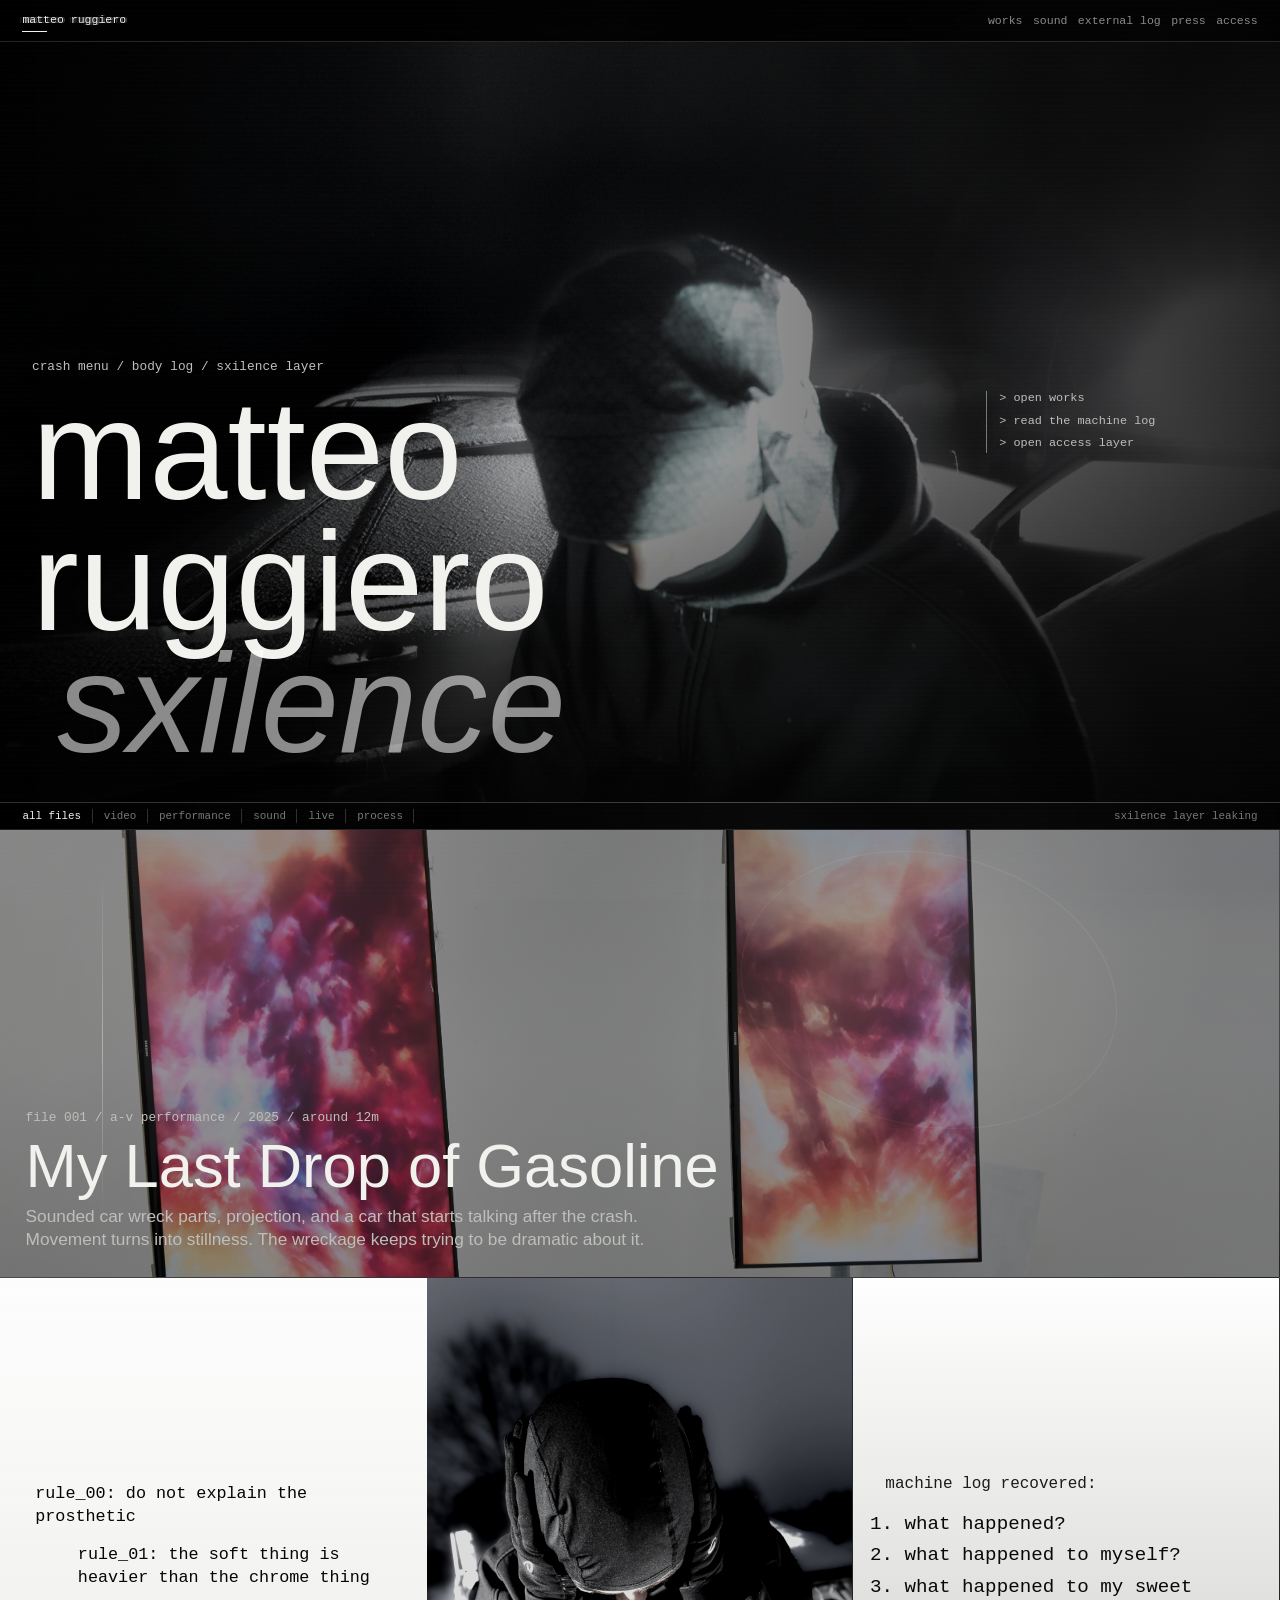
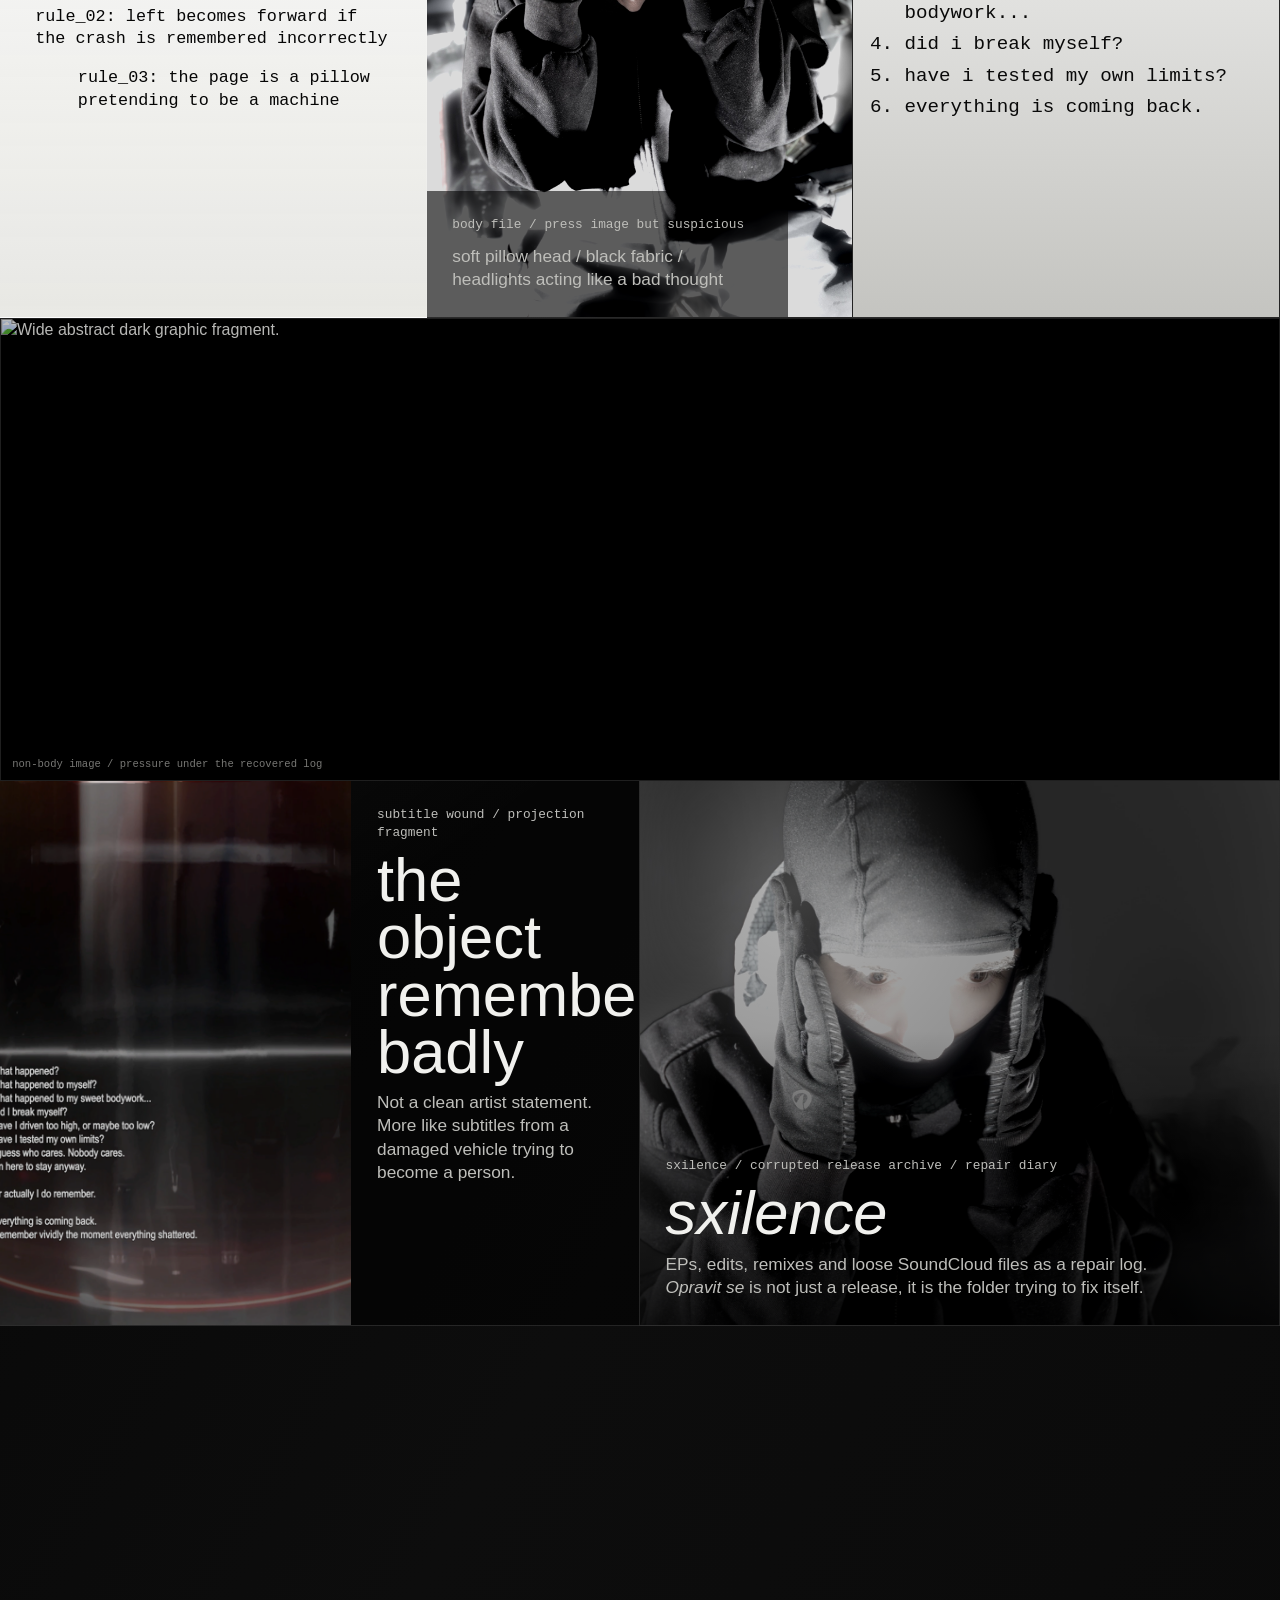
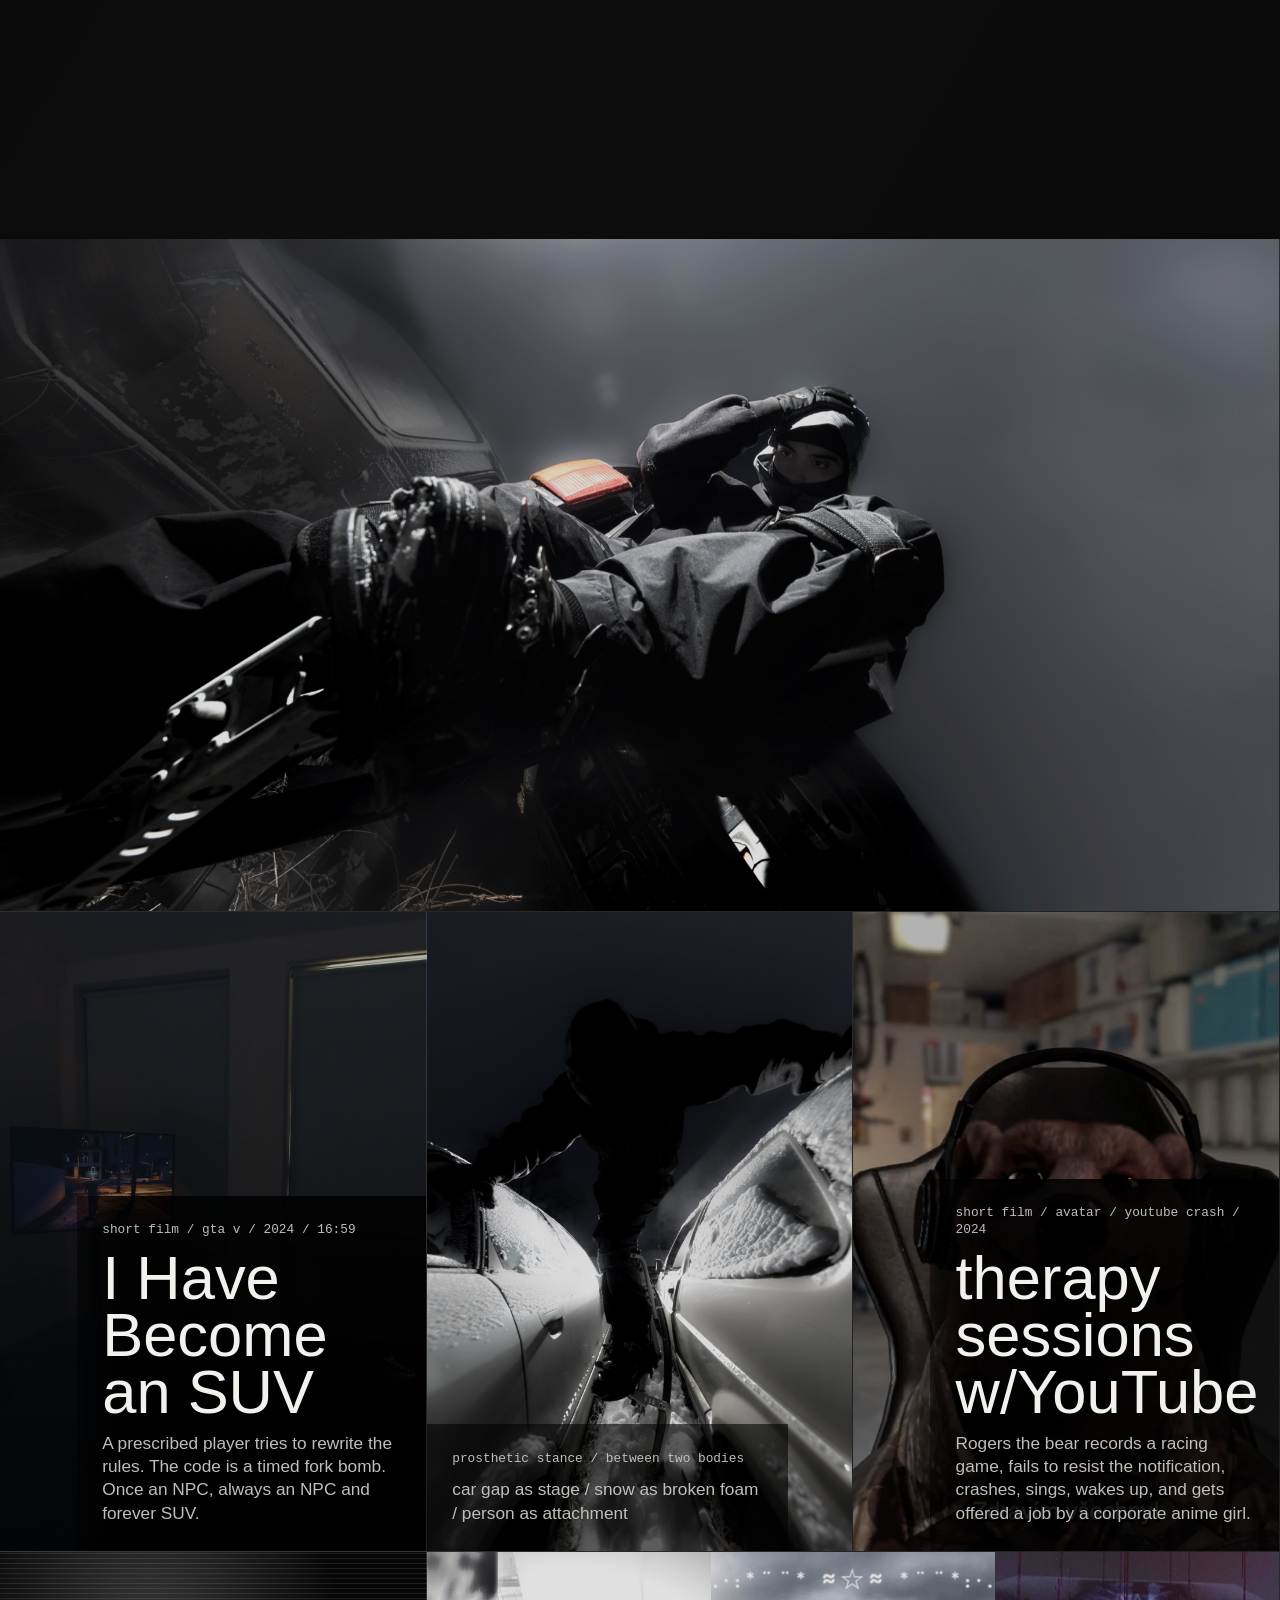
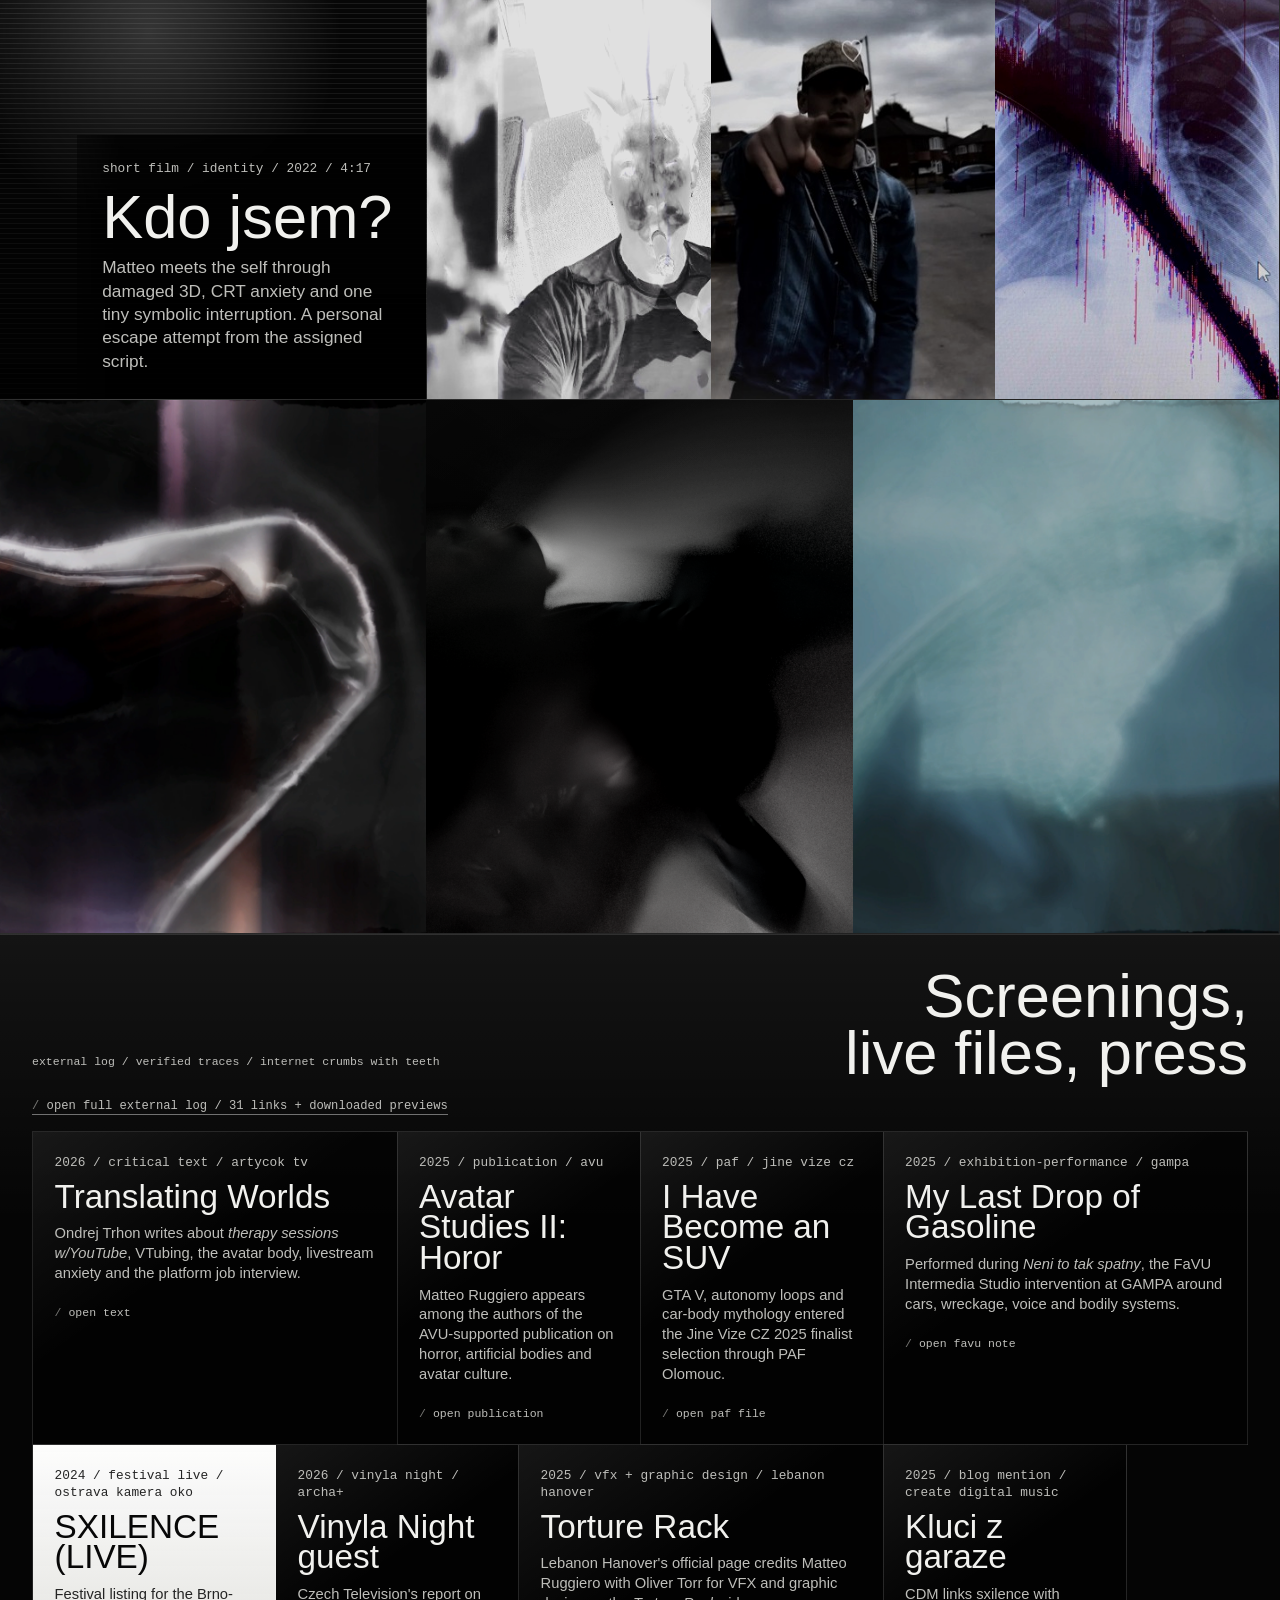
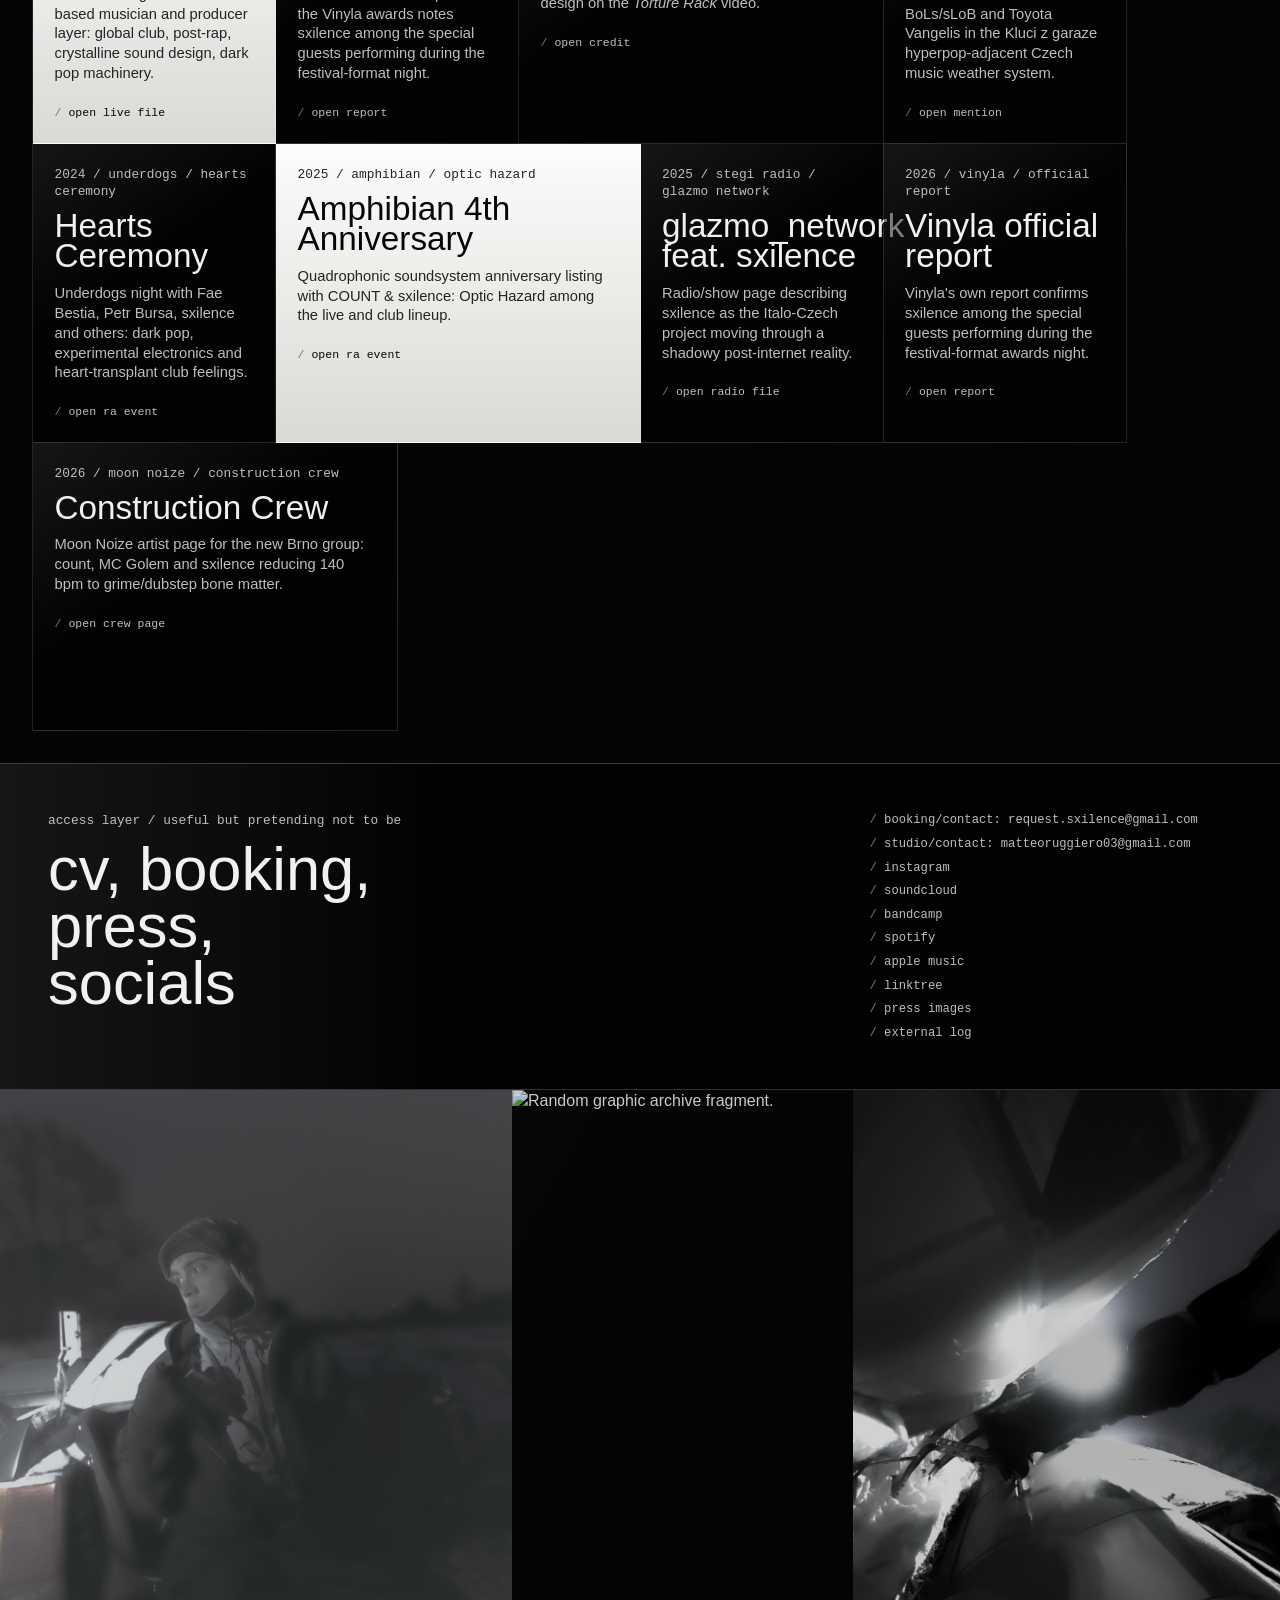
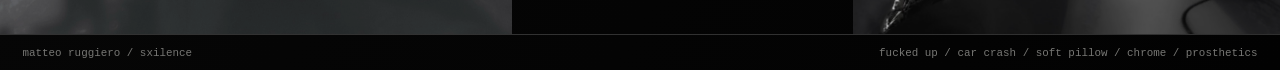
==== index.html @ 5e72e88d "Prepare static site for publishing" ====
<!doctype html>
<html lang="en">
  <head>
    <meta charset="utf-8">
    <meta name="viewport" content="width=device-width, initial-scale=1">
    <title>Matteo Ruggiero / sxilence</title>
    <meta
      name="description"
      content="A broken archive for Matteo Ruggiero / sxilence: video, performance, sound, devices, music, text, and crash logic."
    >
    <link rel="stylesheet" href="styles.css">
  </head>
  <body data-page="archive">
    <header class="machine-head" aria-label="Hidden machine menu">
      <a class="glitch-name" href="index.html" aria-label="Matteo Ruggiero slash sxilence home">
        <span class="name-a">matteo ruggiero</span>
        <span class="name-b">sxilence</span>
      </a>
      <nav class="buried-nav" aria-label="Primary navigation">
        <a href="#works">works</a>
        <a href="#sound">sound</a>
        <a href="#external-log">external log</a>
        <a href="#press">press</a>
        <a href="#access">access</a>
      </nav>
    </header>

    <main>
      <section class="boot-screen" aria-label="System opening">
        <img class="boot-bg" src="assets/press/press-wide-headlight.jpg" alt="Masked figure in front of a car and bright light.">
        <div class="boot-overlay">
          <div class="boot-title">
            <p>crash menu / body log / sxilence layer</p>
            <h1>
              <span>matteo ruggiero</span>
              <span>sxilence</span>
            </h1>
          </div>
          <div class="boot-options">
            <a href="#works">open works</a>
            <a href="#live-log">read the machine log</a>
            <a href="#access">open access layer</a>
          </div>
        </div>
      </section>

      <section class="system-strip" aria-label="System status">
        <button class="is-active" type="button" data-filter="all">all files</button>
        <button type="button" data-filter="video">video</button>
        <button type="button" data-filter="performance">performance</button>
        <button type="button" data-filter="sound">sound</button>
        <button type="button" data-filter="live">live</button>
        <button type="button" data-filter="process">process</button>
        <span data-signal>body mounted / menu damaged</span>
      </section>

      <section class="bleed-feed" id="works" aria-label="Bleeding archive feed">
        <article class="bleed-entry impact text-impact visible" data-tags="video performance sound device text process crash matteo sxilence live">
          <img class="entry-bg" src="assets/gasoline/homepage-performance.jpg" alt="Performance documentation for My Last Drop of Gasoline.">
          <div class="entry-copy">
            <p class="machine-line">file 001 / a-v performance / 2025 / around 12m</p>
            <h2><a href="works/my-last-drop-of-gasoline.html">My Last Drop of Gasoline</a></h2>
            <p>
              Sounded car wreck parts, projection, and a car that starts talking after the crash.
              Movement turns into stillness. The wreckage keeps trying to be dramatic about it.
            </p>
          </div>
        </article>

        <article class="bleed-entry rule-error" data-tags="process text sxilence">
          <div class="rule-field" aria-label="Abstract rule error">
            <p>rule_00: do not explain the prosthetic</p>
            <p>rule_01: the soft thing is heavier than the chrome thing</p>
            <p>rule_02: left becomes forward if the crash is remembered incorrectly</p>
            <p>rule_03: the page is a pillow pretending to be a machine</p>
          </div>
        </article>

        <article class="bleed-entry photo-limb" data-tags="process press sxilence body">
          <img src="assets/press/press-hood-head.jpg" alt="Masked figure holding their head in bright car light.">
          <div class="entry-copy whisper">
            <p class="machine-line">body file / press image but suspicious</p>
            <p>soft pillow head / black fabric / headlights acting like a bad thought</p>
          </div>
        </article>

        <article class="bleed-entry report" id="live-log" data-tags="text process crash">
          <div class="crash-report">
            <p>machine log recovered:</p>
            <ol>
              <li>what happened?</li>
              <li>what happened to myself?</li>
              <li>what happened to my sweet bodywork...</li>
              <li>did i break myself?</li>
              <li>have i tested my own limits?</li>
              <li>everything is coming back.</li>
            </ol>
          </div>
        </article>

        <figure class="log-image-break archive-image-break">
          <img src="assets/randomgfx/asdasd2.png" alt="Wide abstract dark graphic fragment.">
          <figcaption>non-body image / pressure under the recovered log</figcaption>
        </figure>

        <article class="bleed-entry split" data-tags="video text performance crash">
          <img src="assets/gasoline/text-memory-car.png" alt="Projection still with car monologue text over car image.">
          <div class="entry-copy">
            <p class="machine-line">subtitle wound / projection fragment</p>
            <h2>the object remembers badly</h2>
            <p>
              Not a clean artist statement. More like subtitles from a damaged vehicle trying to become a person.
            </p>
          </div>
        </article>

        <article class="bleed-entry sound sxilence-card" id="sound" data-tags="music sound sxilence text live">
          <img class="entry-bg" src="assets/press/press-face-light.jpg" alt="sxilence press portrait with bright light across the eyes.">
          <div class="entry-copy">
            <p class="machine-line">sxilence / corrupted release archive / repair diary</p>
            <h2><a href="works/music.html">sxilence</a></h2>
            <p>
              EPs, edits, remixes and loose SoundCloud files as a repair log.
              <em>Opravit se</em> is not just a release, it is the folder trying to fix itself.
            </p>
          </div>
        </article>

        <article class="bleed-entry menu-block" data-tags="performance sound device sxilence process live">
          <img class="entry-bg" src="assets/app-whisperer/wheel-cap.png" alt="Black wheel cap instrument with flames from The App Whisperer.">
          <div class="dvd-menu">
            <p>modular performance / 2026 / living system</p>
            <h2><a href="works/the-app-whisperer.html">The App Whisperer</a></h2>
            <a href="works/the-app-whisperer.html#video">open portal attempt</a>
            <a href="works/the-app-whisperer.html#documentation">retry failed device</a>
            <a href="works/the-app-whisperer.html#documentation">listen through object</a>
          </div>
          <div class="entry-copy" id="app-whisperer">
            <p>
              A modular live performance with self-built instruments, electronics, objects, devices and instructions.
              It keeps changing because the portal keeps refusing to open cleanly.
            </p>
          </div>
        </article>

        <article class="bleed-entry press-wide" data-tags="press process sxilence body">
          <img src="assets/press/press-recline.jpg" alt="Masked figure reclining across car parts in low light.">
        </article>

        <article class="bleed-entry suv" data-tags="video game text matteo">
          <div class="entry-copy">
            <p class="machine-line">short film / gta v / 2024 / 16:59</p>
            <h2><a href="works/i-have-become-an-suv.html">I Have Become an SUV</a></h2>
            <p>
              A prescribed player tries to rewrite the rules. The code is a timed fork bomb.
              Once an NPC, always an NPC and forever SUV.
            </p>
          </div>
        </article>

        <article class="bleed-entry photo-limb reverse" data-tags="press process body">
          <img src="assets/press/press-between-cars.jpg" alt="Masked figure standing between snow-covered cars.">
          <div class="entry-copy whisper">
            <p class="machine-line">prosthetic stance / between two bodies</p>
            <p>car gap as stage / snow as broken foam / person as attachment</p>
          </div>
        </article>

        <article class="bleed-entry youtube" data-tags="video music sxilence avatar text">
          <img class="entry-bg" src="assets/therapy/screenshot-2.jpg" alt="Rogers the bear on a FaceTime call with a corporate anime girl.">
          <div class="entry-copy">
            <p class="machine-line">short film / avatar / youtube crash / 2024</p>
            <h2><a href="works/therapy-sessions-w-youtube.html">therapy sessions w/YouTube</a></h2>
            <p>
              Rogers the bear records a racing game, fails to resist the notification,
              crashes, sings, wakes up, and gets offered a job by a corporate anime girl.
            </p>
          </div>
        </article>

        <article class="bleed-entry kdo" data-tags="video text matteo process">
          <div class="entry-copy">
            <p class="machine-line">short film / identity / 2022 / 4:17</p>
            <h2><a href="works/kdo-jsem.html">Kdo jsem?</a></h2>
            <p>
              Matteo meets the self through damaged 3D, CRT anxiety and one tiny symbolic interruption.
              A personal escape attempt from the assigned script.
            </p>
          </div>
        </article>

        <article class="bleed-entry track-covers" data-tags="music sound sxilence process">
          <a href="works/music.html">
            <img src="assets/music/in-giro-con-i-miei.jpeg" alt="Cover artwork for In Giro Con I Miei Cani.">
          </a>
          <a href="works/music.html">
            <img src="assets/music/pasu-lubne.jpg" alt="Cover artwork for PASU LUBNE sxilence mashup.">
          </a>
          <a href="works/music.html">
            <img src="assets/music/pr-sad.jpg" alt="Cover artwork for PR SAD Plugged In broken edit.">
          </a>
        </article>

        <article class="bleed-entry strip" data-tags="video process crash">
          <img src="assets/gasoline/projection-bodywork.png" alt="Blurred abstract car bodywork projection still.">
          <img src="assets/randomgfx/Blurred creature fang0296.png" alt="Blurred creature graphic fragment.">
          <img src="assets/gasoline/projection-fog.png" alt="Foggy blue projection still.">
        </article>
      </section>

      <section class="external-log" id="external-log" aria-label="External appearances and press">
        <div class="section-heading external-heading">
          <p class="kicker">external log / verified traces / internet crumbs with teeth</p>
          <h2>Screenings, live files, press</h2>
        </div>
        <a class="external-more" href="external-log.html">open full external log / 31 links + downloaded previews</a>

        <div class="log-grid">
          <article class="log-card" data-tags="video screening press matteo">
            <p class="machine-line">2026 / critical text / artycok tv</p>
            <h3>Translating Worlds</h3>
            <p>
              Ondrej Trhon writes about <em>therapy sessions w/YouTube</em>, VTubing,
              the avatar body, livestream anxiety and the platform job interview.
            </p>
            <a href="https://artycok.tv/en/post/translating-worlds-prenaset-svety">open text</a>
          </article>
          <article class="log-card" data-tags="video publication matteo">
            <p class="machine-line">2025 / publication / avu</p>
            <h3>Avatar Studies II: Horor</h3>
            <p>
              Matteo Ruggiero appears among the authors of the AVU-supported publication
              on horror, artificial bodies and avatar culture.
            </p>
            <a href="https://www.avatarstudies.cz/">open publication</a>
          </article>
          <article class="log-card" data-tags="video screening matteo">
            <p class="machine-line">2025 / paf / jine vize cz</p>
            <h3>I Have Become an SUV</h3>
            <p>
              GTA V, autonomy loops and car-body mythology entered the Jine Vize CZ 2025
              finalist selection through PAF Olomouc.
            </p>
            <a href="https://pifpaf.cz/events/paf-olomouc-2025/jine-vize-cz-2025/matteo-ruggiero-i-have-become-an-suv">open paf file</a>
          </article>
          <article class="log-card" data-tags="performance sound live sxilence">
            <p class="machine-line">2025 / exhibition-performance / gampa</p>
            <h3>My Last Drop of Gasoline</h3>
            <p>
              Performed during <em>Neni to tak spatny</em>, the FaVU Intermedia Studio
              intervention at GAMPA around cars, wreckage, voice and bodily systems.
            </p>
            <a href="https://www.favu.vut.cz/en/ffa-news-f26745/exhibition-of-students-from-the-intermedia-studio-at-gampa-opening-on-7-july-2025-d295029">open favu note</a>
          </article>
          <article class="log-card" data-tags="music sound live sxilence">
            <p class="machine-line">2024 / festival live / ostrava kamera oko</p>
            <h3>SXILENCE (LIVE)</h3>
            <p>
              Festival listing for the Brno-based musician and producer layer:
              global club, post-rap, crystalline sound design, dark pop machinery.
            </p>
            <a href="https://ostravakameraoko.com/en/sxilence-live/">open live file</a>
          </article>
          <article class="log-card" data-tags="music sound live sxilence">
            <p class="machine-line">2026 / vinyla night / archa+</p>
            <h3>Vinyla Night guest</h3>
            <p>
              Czech Television's report on the Vinyla awards notes sxilence among
              the special guests performing during the festival-format night.
            </p>
            <a href="https://ct24.ceskatelevize.cz/clanek/kultura/na-cenach-vinyla-uspeli-black-tar-jesus-projekt-rivermoans-a-milos-hroch-371284">open report</a>
          </article>
          <article class="log-card" data-tags="video design sxilence matteo">
            <p class="machine-line">2025 / vfx + graphic design / lebanon hanover</p>
            <h3>Torture Rack</h3>
            <p>
              Lebanon Hanover's official page credits Matteo Ruggiero with Oliver Torr
              for VFX and graphic design on the <em>Torture Rack</em> video.
            </p>
            <a href="https://www.lebanonhanover.com/">open credit</a>
          </article>
          <article class="log-card" data-tags="music sound press sxilence">
            <p class="machine-line">2025 / blog mention / create digital music</p>
            <h3>Kluci z garaze</h3>
            <p>
              CDM links sxilence with BoLs/sLoB and Toyota Vangelis in the
              Kluci z garaze hyperpop-adjacent Czech music weather system.
            </p>
            <a href="https://cdm.link/bastl-instruments-kastl-2/">open mention</a>
          </article>
          <article class="log-card" data-tags="music sound live sxilence">
            <p class="machine-line">2024 / underdogs / hearts ceremony</p>
            <h3>Hearts Ceremony</h3>
            <p>
              Underdogs night with Fae Bestia, Petr Bursa, sxilence and others:
              dark pop, experimental electronics and heart-transplant club feelings.
            </p>
            <a href="https://ra.co/events/1980392">open ra event</a>
          </article>
          <article class="log-card" data-tags="music sound live sxilence">
            <p class="machine-line">2025 / amphibian / optic hazard</p>
            <h3>Amphibian 4th Anniversary</h3>
            <p>
              Quadrophonic soundsystem anniversary listing with COUNT & sxilence:
              Optic Hazard among the live and club lineup.
            </p>
            <a href="https://ra.co/events/2282090">open ra event</a>
          </article>
          <article class="log-card" data-tags="music sound live sxilence">
            <p class="machine-line">2025 / stegi radio / glazmo network</p>
            <h3>glazmo_network feat. sxilence</h3>
            <p>
              Radio/show page describing sxilence as the Italo-Czech project
              moving through a shadowy post-internet reality.
            </p>
            <a href="https://stegi.radio/show/glazmo_network-feat-sxilence-2025-07-26">open radio file</a>
          </article>
          <article class="log-card" data-tags="music sound press sxilence">
            <p class="machine-line">2026 / vinyla / official report</p>
            <h3>Vinyla official report</h3>
            <p>
              Vinyla's own report confirms sxilence among the special guests
              performing during the festival-format awards night.
            </p>
            <a href="https://vinyla.cz/aktuality/ceny-vinyla-ocenily-silu-osobnich-vypovedi-uspeli-black-tar-jesus-rivermoans-a-milos-hroch/">open report</a>
          </article>
          <article class="log-card" data-tags="music sound live sxilence">
            <p class="machine-line">2026 / moon noize / construction crew</p>
            <h3>Construction Crew</h3>
            <p>
              Moon Noize artist page for the new Brno group: count, MC Golem
              and sxilence reducing 140 bpm to grime/dubstep bone matter.
            </p>
            <a href="https://moonnoize.cz/ucinkujici/119/construction-crew/">open crew page</a>
          </article>
        </div>
      </section>

      <section class="access-layer" id="access">
        <div>
          <p class="machine-line">access layer / useful but pretending not to be</p>
          <h2>cv, booking, press, socials</h2>
        </div>
        <div class="access-links">
          <span>booking/contact: request.sxilence@gmail.com</span>
          <span>studio/contact: matteoruggiero03@gmail.com</span>
          <a href="https://www.instagram.com/sxilence6/">instagram</a>
          <a href="https://soundcloud.com/sxilence">soundcloud</a>
          <a href="https://sxilence.bandcamp.com/album/opravit-se-2">bandcamp</a>
          <a href="https://open.spotify.com/artist/1VB3xademetSfGzOu43ftZ">spotify</a>
          <a href="https://music.apple.com/us/artist/sxilence/1597943322">apple music</a>
          <a href="https://linktr.ee/sxilence">linktree</a>
          <a href="#press">press images</a>
          <a href="#external-log">external log</a>
        </div>
      </section>

      <section class="press-dump" id="press" aria-label="Press image fragments">
        <img src="assets/press/press-car-side.jpg" alt="Masked figure beside a car in foggy light.">
        <img src="assets/randomgfx/A_0003C334X240208_0323595T_CANON.CRM.03_00_48_08.Still001.jpg" alt="Random graphic archive fragment.">
        <img src="assets/press/press-crash-angle.jpg" alt="Masked figure between cars with bright headlights.">
      </section>
    </main>

    <footer class="machine-foot">
      <span>matteo ruggiero / sxilence</span>
      <span>fucked up / car crash / soft pillow / chrome / prosthetics</span>
    </footer>

    <script src="script.js"></script>
  </body>
</html>
---- styles.css ----
:root {
  color-scheme: dark;
  --bg: #030303;
  --ink: #f1f1ee;
  --soft: #bebeba;
  --dim: #777774;
  --dead: #2c2c2b;
  --line: rgba(255, 255, 255, 0.18);
  --line-hard: rgba(255, 255, 255, 0.42);
  --black-glass: rgba(3, 3, 3, 0.72);
  --mono: "SFMono-Regular", "Roboto Mono", Consolas, monospace;
  --sans: Inter, "Arial Narrow", Arial, Helvetica, sans-serif;
}

* {
  box-sizing: border-box;
}

html {
  scroll-behavior: smooth;
}

body {
  margin: 0;
  min-width: 320px;
  overflow-x: hidden;
  background:
    radial-gradient(circle at 70% 12%, rgba(255, 255, 255, 0.12), transparent 28rem),
    linear-gradient(120deg, #000, #0d0d0d 38%, #020202);
  color: var(--ink);
  font-family: var(--sans);
  line-height: 1.35;
}

body::before {
  position: fixed;
  inset: 0;
  z-index: -2;
  content: "";
  background-image: url("assets/press/press-crash-angle.jpg");
  background-position: center;
  background-size: cover;
  filter: blur(18px) contrast(1.15);
  opacity: 0.12;
}

body::after {
  position: fixed;
  inset: 0;
  z-index: 30;
  pointer-events: none;
  content: "";
  background:
    repeating-linear-gradient(
      to bottom,
      rgba(255, 255, 255, 0.045) 0,
      rgba(255, 255, 255, 0.045) 1px,
      transparent 1px,
      transparent 5px
    ),
    linear-gradient(90deg, transparent, rgba(255, 255, 255, 0.035), transparent);
  mix-blend-mode: screen;
  opacity: 0.16;
}

img,
iframe {
  display: block;
  max-width: 100%;
}

img {
  height: auto;
}

a {
  color: inherit;
  text-decoration: none;
}

a:hover {
  color: #fff;
  text-decoration: underline;
  text-decoration-thickness: 1px;
  text-underline-offset: 0.18em;
}

button {
  color: inherit;
  font: inherit;
}

::selection {
  background: #fff;
  color: #000;
}

.machine-head {
  position: sticky;
  top: 0;
  z-index: 20;
  display: grid;
  grid-template-columns: minmax(0, 1fr) auto;
  gap: 1rem;
  align-items: center;
  min-height: 42px;
  padding: 0.42rem clamp(0.6rem, 2vw, 1.4rem);
  border-bottom: 1px solid rgba(255, 255, 255, 0.14);
  background: rgba(0, 0, 0, 0.7);
  backdrop-filter: blur(16px);
  font-family: var(--mono);
  font-size: 0.72rem;
  letter-spacing: 0;
  text-transform: lowercase;
}

.glitch-name {
  position: relative;
  display: inline-grid;
  width: fit-content;
  min-height: 1.1rem;
  text-decoration: none;
}

.glitch-name span {
  grid-area: 1 / 1;
}

.glitch-name .name-a {
  text-shadow: 0.12rem 0 rgba(255, 255, 255, 0.24), -0.16rem 0 rgba(255, 255, 255, 0.12);
  animation: nameA 4.8s steps(1) infinite;
}

.glitch-name .name-b {
  opacity: 0;
  text-shadow: -0.18rem 0 rgba(255, 255, 255, 0.34);
  animation: nameB 4.8s steps(1) infinite;
}

.glitch-name::after {
  position: absolute;
  left: 0;
  bottom: -0.15rem;
  width: 100%;
  height: 1px;
  content: "";
  background: currentColor;
  transform: scaleX(0.24);
  transform-origin: left;
  animation: scanName 2.7s steps(2) infinite;
}

.buried-nav {
  display: flex;
  flex-wrap: wrap;
  justify-content: flex-end;
  gap: 0.65rem;
  color: var(--soft);
}

.buried-nav a {
  opacity: 0.72;
}

.buried-nav a:hover {
  opacity: 1;
}

.boot-screen {
  position: relative;
  min-height: min(760px, calc(100svh - 42px));
  overflow: hidden;
  border-bottom: 1px solid var(--line);
}

.boot-bg {
  position: absolute;
  inset: 0;
  width: 100%;
  height: 100%;
  object-fit: cover;
  object-position: center;
  filter: contrast(1.08) brightness(0.78);
}

.boot-screen::after {
  position: absolute;
  inset: 0;
  content: "";
  background:
    linear-gradient(90deg, rgba(0, 0, 0, 0.82), transparent 36%, rgba(0, 0, 0, 0.78)),
    linear-gradient(0deg, rgba(0, 0, 0, 0.82), transparent 45%);
}

.boot-overlay {
  position: relative;
  z-index: 1;
  display: grid;
  grid-template-columns: minmax(0, 1fr) minmax(15rem, 0.28fr);
  gap: 1rem;
  align-items: end;
  min-height: inherit;
  padding: clamp(1rem, 3vw, 2rem);
}

.boot-title {
  max-width: 58rem;
}

.boot-title p,
.machine-line,
.system-strip,
.machine-foot,
.access-links,
.boot-options,
.crash-report,
.work-meta,
.doc-item figcaption {
  font-family: var(--mono);
  letter-spacing: 0;
  text-transform: lowercase;
}

.boot-title p,
.machine-line {
  margin: 0 0 0.65rem;
  color: var(--soft);
  font-size: clamp(0.72rem, 1vw, 0.84rem);
}

h1,
h2,
p {
  margin-top: 0;
}

h1,
h2 {
  margin-bottom: 0;
  font-weight: 460;
  line-height: 0.93;
  letter-spacing: 0;
}

h1 {
  display: grid;
  max-width: 10ch;
  font-size: clamp(3.5rem, 11vw, 10rem);
}

.boot-title h1 span + span {
  margin-top: -0.06em;
  color: rgba(255, 255, 255, 0.54);
  font-style: italic;
  transform: translateX(0.18em);
}

h2 {
  font-size: clamp(2rem, 4.8vw, 5.8rem);
}

.boot-options {
  display: grid;
  gap: 0.35rem;
  align-self: center;
  border-left: 1px solid var(--line-hard);
  padding-left: 0.8rem;
  color: var(--soft);
  font-size: 0.74rem;
}

.boot-options a {
  width: fit-content;
  border-bottom: 1px solid transparent;
}

.boot-options a::before {
  content: "> ";
}

.system-strip {
  position: sticky;
  top: 42px;
  z-index: 18;
  display: flex;
  gap: 0.2rem 0.7rem;
  align-items: center;
  overflow-x: auto;
  padding: 0.36rem clamp(0.6rem, 2vw, 1.4rem);
  border-bottom: 1px solid rgba(255, 255, 255, 0.13);
  background: rgba(0, 0, 0, 0.78);
  color: var(--dim);
  font-size: 0.68rem;
  scrollbar-width: none;
}

.system-strip button {
  flex: 0 0 auto;
  border: 0;
  border-right: 1px solid var(--line);
  padding: 0 0.65rem 0 0;
  background: transparent;
  color: var(--dim);
  cursor: pointer;
}

.system-strip button:hover,
.system-strip button.is-active {
  color: var(--ink);
}

.system-strip span {
  margin-left: auto;
  white-space: nowrap;
}

.bleed-feed {
  display: grid;
  grid-template-columns: repeat(12, minmax(0, 1fr));
  gap: 0;
  border-bottom: 1px solid rgba(255, 255, 255, 0.16);
}

.bleed-entry {
  position: relative;
  grid-column: span 6;
  min-height: 28rem;
  overflow: hidden;
  border-right: 1px solid rgba(255, 255, 255, 0.12);
  border-bottom: 1px solid rgba(255, 255, 255, 0.12);
  background:
    linear-gradient(145deg, rgba(255, 255, 255, 0.045), transparent 40%),
    rgba(0, 0, 0, 0.52);
  opacity: 0;
  transform: translateY(18px);
  transition: opacity 460ms ease, transform 460ms ease;
}

.entry-bg {
  position: absolute;
  inset: 0;
  width: 100%;
  height: 100%;
  object-fit: cover;
  filter: contrast(1.05) brightness(0.72);
}

.bleed-entry.visible {
  opacity: 1;
  transform: none;
}

.bleed-entry.is-hidden {
  display: none;
}

.bleed-entry.impact,
.bleed-entry.menu-block,
.bleed-entry.press-wide,
.bleed-entry.strip {
  grid-column: span 12;
}

.bleed-entry.photo-limb,
.bleed-entry.report,
.bleed-entry.suv,
.bleed-entry.youtube,
.bleed-entry.kdo {
  grid-column: span 4;
}

.entry-media,
.bleed-entry > img {
  display: block;
  height: 100%;
  min-height: inherit;
}

.entry-media img,
.bleed-entry > img {
  width: 100%;
  height: 100%;
  min-height: inherit;
  object-fit: cover;
  filter: contrast(1.05) brightness(0.86);
}

.text-impact {
  display: flex;
  align-items: flex-end;
  background:
    linear-gradient(145deg, rgba(255, 255, 255, 0.18), transparent 34%),
    radial-gradient(circle at 74% 18%, rgba(255, 255, 255, 0.2), transparent 17rem),
    linear-gradient(180deg, #050505, #161616 52%, #020202);
}

.text-impact .entry-bg {
  opacity: 0.62;
}

.text-impact::before {
  position: absolute;
  inset: 8% 11% auto auto;
  width: min(26rem, 55%);
  height: min(26rem, 55%);
  content: "";
  border: 1px solid rgba(255, 255, 255, 0.24);
  border-radius: 50%;
  opacity: 0.46;
  transform: skewX(-18deg) rotate(22deg);
}

.text-impact::after {
  position: absolute;
  left: 8%;
  top: 10%;
  width: 1px;
  height: 76%;
  content: "";
  background: linear-gradient(transparent, #fff, transparent);
  opacity: 0.36;
}

.entry-copy {
  position: absolute;
  right: 0;
  bottom: 0;
  z-index: 1;
  width: min(38rem, 82%);
  padding: clamp(0.85rem, 2.5vw, 1.6rem);
  background:
    linear-gradient(90deg, transparent, rgba(0, 0, 0, 0.74) 12%),
    rgba(0, 0, 0, 0.45);
  color: var(--ink);
}

.text-impact .entry-copy {
  position: relative;
  width: min(47rem, 88%);
  background: transparent;
}

.entry-copy p:not(.machine-line) {
  max-width: 42rem;
  margin: 0.7rem 0 0;
  color: var(--soft);
  font-size: clamp(0.95rem, 1.4vw, 1.08rem);
}

.entry-copy.whisper {
  left: 0;
  right: auto;
  width: min(28rem, 85%);
  background: rgba(0, 0, 0, 0.58);
}

.split {
  display: grid;
  grid-template-columns: minmax(0, 0.55fr) minmax(0, 0.45fr);
}

.split > img {
  min-height: 34rem;
}

.split .entry-copy,
.menu-block .entry-copy,
.sound .entry-copy {
  position: relative;
  width: auto;
  background: transparent;
}

.report {
  display: flex;
  align-items: stretch;
}

.crash-report {
  display: flex;
  width: 100%;
  min-height: inherit;
  flex-direction: column;
  justify-content: center;
  padding: clamp(1rem, 2.6vw, 2rem);
  background:
    linear-gradient(180deg, rgba(255, 255, 255, 0.95), rgba(190, 190, 186, 0.88)),
    #efefec;
  color: #090909;
}

.crash-report p {
  margin-bottom: 1rem;
  color: #1b1b1b;
}

.crash-report ol {
  display: grid;
  gap: 0.35rem;
  margin: 0;
  padding-left: 1.2rem;
  font-size: clamp(1rem, 1.5vw, 1.22rem);
}

.menu-block {
  display: grid;
  grid-template-columns: minmax(0, 0.52fr) minmax(0, 0.48fr);
  min-height: 32rem;
}

.menu-block > *:not(.entry-bg) {
  position: relative;
  z-index: 1;
}

.dvd-menu {
  display: flex;
  min-height: inherit;
  flex-direction: column;
  justify-content: center;
  gap: 0.5rem;
  padding: clamp(1rem, 3vw, 2.2rem);
  background:
    linear-gradient(110deg, rgba(255, 255, 255, 0.1), transparent 44%),
    rgba(5, 5, 5, 0.82);
  font-family: var(--mono);
}

.dvd-menu p {
  margin-bottom: 0.5rem;
  color: var(--dim);
}

.dvd-menu h2 {
  margin-bottom: 1.3rem;
  font-family: var(--sans);
}

.dvd-menu a {
  width: fit-content;
  color: var(--soft);
}

.dvd-menu a::before {
  content: "[ ";
}

.dvd-menu a::after {
  content: " ]";
}

.press-wide {
  min-height: 42rem;
}

.press-wide img {
  object-position: center;
}

.suv,
.youtube,
.kdo {
  display: flex;
  align-items: end;
}

.suv {
  background-image:
    linear-gradient(rgba(0, 0, 0, 0.2), rgba(0, 0, 0, 0.82)),
    url("assets/suv/ma1.jpg");
  background-position: center;
  background-size: cover;
}

.youtube {
  background-image:
    linear-gradient(rgba(0, 0, 0, 0.18), rgba(0, 0, 0, 0.86)),
    url("assets/therapy/screenshot-main.png");
  background-position: center;
  background-size: cover;
}

.youtube .entry-bg {
  filter: contrast(1.03) brightness(0.7);
}

.kdo {
  background:
    linear-gradient(rgba(0, 0, 0, 0.08), rgba(0, 0, 0, 0.88)),
    radial-gradient(circle at 35% 18%, rgba(255, 255, 255, 0.24), transparent 12rem),
    repeating-linear-gradient(0deg, rgba(255, 255, 255, 0.1) 0 1px, transparent 1px 5px),
    #080808;
}

.sound {
  grid-column: span 6;
  display: flex;
  align-items: end;
  min-height: 34rem;
}

.sxilence-card .entry-bg {
  filter: contrast(1.12) brightness(0.58);
}

.sxilence-card::before {
  position: absolute;
  inset: 0;
  z-index: 1;
  content: "";
  background:
    radial-gradient(circle at 24% 20%, rgba(255, 255, 255, 0.26), transparent 13rem),
    linear-gradient(0deg, rgba(0, 0, 0, 0.86), transparent 54%);
  pointer-events: none;
}

.sxilence-card .entry-copy {
  width: min(42rem, 90%);
  background: transparent;
}

.sxilence-card h2 {
  font-style: italic;
}

.strip {
  display: grid;
  grid-template-columns: repeat(3, minmax(0, 1fr));
  min-height: 24rem;
}

.strip img {
  min-height: 24rem;
}

.track-covers {
  grid-column: span 8;
  display: grid;
  grid-template-columns: repeat(3, minmax(0, 1fr));
  min-height: auto;
}

.track-covers a,
.track-covers img {
  min-height: inherit;
}

.track-covers img {
  width: 100%;
  height: 100%;
  aspect-ratio: 1;
  object-fit: cover;
  filter: contrast(1.05) brightness(0.88);
}

.rule-error {
  grid-column: span 4;
  display: flex;
  align-items: center;
  background:
    linear-gradient(180deg, rgba(255, 255, 255, 0.93), rgba(232, 232, 228, 0.82)),
    #e9e9e5;
  color: #050505;
}

.rule-field {
  position: relative;
  display: grid;
  gap: 1rem;
  padding: clamp(1rem, 3vw, 2.2rem);
  font-family: var(--mono);
  font-size: clamp(0.9rem, 1.4vw, 1.05rem);
}

.random-sticker {
  position: absolute;
  pointer-events: none;
  opacity: 0.55;
  mix-blend-mode: multiply;
}

.sticker-a {
  right: 1rem;
  top: 1rem;
  width: min(7rem, 28vw);
}

.rule-field p {
  margin: 0;
  max-width: 28rem;
}

.rule-field p:nth-child(even) {
  padding-left: 12%;
}

.access-layer {
  display: grid;
  grid-template-columns: minmax(0, 1fr) minmax(18rem, 0.45fr);
  gap: 1rem;
  padding: clamp(1.1rem, 4vw, 3rem);
  border-bottom: 1px solid var(--line);
  background:
    linear-gradient(90deg, rgba(255, 255, 255, 0.08), transparent 35%),
    #020202;
}

.access-layer h2 {
  max-width: 10ch;
}

.access-links {
  display: grid;
  align-content: center;
  gap: 0.45rem;
  color: var(--soft);
  font-size: 0.76rem;
}

.access-links a::before,
.access-links span::before {
  content: "/ ";
  color: var(--dim);
}

.external-log {
  padding: clamp(1rem, 3vw, 2rem) clamp(0.75rem, 3vw, 2rem);
  border-bottom: 1px solid var(--line);
  background:
    linear-gradient(180deg, rgba(255, 255, 255, 0.06), transparent 18rem),
    #050505;
}

.external-heading {
  align-items: start;
  margin-bottom: 1rem;
}

.external-heading h2 {
  max-width: 12ch;
  text-align: right;
}

.external-more {
  display: inline-block;
  margin: 0 0 1rem;
  border-bottom: 1px solid var(--line-hard);
  color: var(--soft);
  font-family: var(--mono);
  font-size: 0.76rem;
  text-transform: lowercase;
}

.external-more::before {
  content: "/ ";
  color: var(--dim);
}

.log-image-break {
  position: relative;
  margin: 0 0 1rem;
  overflow: hidden;
  border: 1px solid rgba(255, 255, 255, 0.12);
  background: #000;
}

.archive-image-break {
  grid-column: span 12;
  margin: 0;
}

.log-image-break img {
  width: 100%;
  height: clamp(17rem, 36vw, 34rem);
  object-fit: cover;
  object-position: center;
  filter: contrast(1.06) brightness(0.74);
}

.log-image-break figcaption {
  position: absolute;
  left: 0;
  bottom: 0;
  margin: 0;
  padding: 0.55rem 0.7rem;
  background: rgba(0, 0, 0, 0.66);
  color: var(--dim);
  font-family: var(--mono);
  font-size: 0.66rem;
  text-transform: lowercase;
}

.log-grid {
  display: grid;
  grid-template-columns: repeat(10, minmax(0, 1fr));
  gap: 0;
  border-top: 1px solid rgba(255, 255, 255, 0.12);
  border-left: 1px solid rgba(255, 255, 255, 0.12);
}

.log-card {
  grid-column: span 2;
  min-height: 18rem;
  padding: clamp(0.85rem, 1.7vw, 1.35rem);
  border-right: 1px solid rgba(255, 255, 255, 0.12);
  border-bottom: 1px solid rgba(255, 255, 255, 0.12);
  background:
    linear-gradient(145deg, rgba(255, 255, 255, 0.08), transparent 42%),
    rgba(0, 0, 0, 0.5);
}

.log-card:nth-child(3n + 1) {
  grid-column: span 3;
}

.log-card:nth-child(5n) {
  background:
    linear-gradient(180deg, rgba(255, 255, 255, 0.9), rgba(214, 214, 210, 0.82)),
    #e7e7e3;
  color: #070707;
}

.log-card h3 {
  margin: 0 0 0.75rem;
  font-size: clamp(1.35rem, 2.6vw, 2.8rem);
  font-weight: 460;
  line-height: 0.92;
}

.log-card p:not(.machine-line) {
  margin: 0 0 1rem;
  color: var(--soft);
  font-size: clamp(0.92rem, 1.15vw, 1.02rem);
}

.log-card:nth-child(5n) p:not(.machine-line),
.log-card:nth-child(5n) .machine-line {
  color: #242424;
}

.log-card a {
  color: var(--soft);
  font-family: var(--mono);
  font-size: 0.72rem;
  text-transform: lowercase;
}

.log-card:nth-child(5n) a {
  color: #070707;
}

.log-card a::before {
  content: "/ ";
  color: var(--dim);
}

.external-hero {
  min-height: 50svh;
  display: flex;
  flex-direction: column;
  justify-content: flex-end;
  padding: clamp(1rem, 5vw, 4rem);
  border-bottom: 1px solid var(--line);
  background:
    linear-gradient(180deg, rgba(0, 0, 0, 0.18), rgba(0, 0, 0, 0.9)),
    url("assets/external-log/03-i-have-become-an-suv.jpg");
  background-position: center;
  background-size: cover;
}

.external-hero h1 {
  max-width: 8ch;
}

.external-hero > p:not(.kicker) {
  max-width: 46rem;
  margin: 1rem 0 0;
  color: var(--soft);
  font-size: clamp(1rem, 1.6vw, 1.35rem);
}

.external-page-grid {
  display: grid;
  grid-template-columns: repeat(12, minmax(0, 1fr));
  gap: 0;
  border-bottom: 1px solid var(--line);
}

.external-card {
  grid-column: span 4;
  display: grid;
  grid-template-rows: minmax(15rem, 0.9fr) auto;
  min-height: 31rem;
  border-right: 1px solid rgba(255, 255, 255, 0.12);
  border-bottom: 1px solid rgba(255, 255, 255, 0.12);
  background:
    linear-gradient(145deg, rgba(255, 255, 255, 0.06), transparent 42%),
    #050505;
}

.external-card.no-image {
  grid-template-rows: 1fr;
  min-height: 18rem;
}

.external-card:nth-child(7n + 1),
.external-card:nth-child(11n) {
  grid-column: span 6;
}

.external-image {
  min-height: 15rem;
  overflow: hidden;
  background: #0a0a0a;
}

.external-image img {
  width: 100%;
  height: 100%;
  min-height: inherit;
  object-fit: cover;
  filter: contrast(1.05) brightness(0.84);
  transition: transform 320ms ease, filter 320ms ease;
}

.external-image:hover img {
  transform: scale(1.035);
  filter: contrast(1.08) brightness(0.96);
}

.missing-image {
  display: flex;
  align-items: center;
  justify-content: center;
  padding: 1rem;
  background:
    repeating-linear-gradient(135deg, rgba(255, 255, 255, 0.1) 0 1px, transparent 1px 12px),
    radial-gradient(circle at 70% 20%, rgba(255, 255, 255, 0.14), transparent 12rem),
    #080808;
  color: var(--dim);
  font-family: var(--mono);
  font-size: 0.72rem;
  text-align: center;
  text-transform: lowercase;
}

.external-copy {
  padding: clamp(0.85rem, 1.8vw, 1.35rem);
}

.external-copy h2 {
  font-size: clamp(1.45rem, 2.7vw, 3.2rem);
}

.external-copy p:not(.machine-line) {
  margin: 0.75rem 0 1rem;
  color: var(--soft);
  font-size: clamp(0.92rem, 1.2vw, 1.04rem);
}

.external-copy a {
  color: var(--soft);
  font-family: var(--mono);
  font-size: 0.72rem;
  text-transform: lowercase;
}

.external-copy a::before {
  content: "/ ";
  color: var(--dim);
}

.press-dump {
  display: grid;
  grid-template-columns: 1.2fr 0.8fr 1fr;
  min-height: 34rem;
  border-bottom: 1px solid var(--line);
}

.press-dump img {
  width: 100%;
  height: 100%;
  min-height: 34rem;
  object-fit: cover;
  filter: contrast(1.04) brightness(0.82);
}

.machine-foot {
  display: flex;
  flex-wrap: wrap;
  justify-content: space-between;
  gap: 0.6rem;
  padding: 0.65rem clamp(0.6rem, 2vw, 1.4rem);
  color: var(--dim);
  font-family: var(--mono);
  font-size: 0.68rem;
  text-transform: lowercase;
}

.site-foot {
  display: flex;
  flex-wrap: wrap;
  justify-content: space-between;
  gap: 0.6rem;
  padding: 0.65rem clamp(0.6rem, 2vw, 1.4rem);
  border-top: 1px solid var(--line);
  color: var(--dim);
  font-family: var(--mono);
  font-size: 0.68rem;
  text-transform: lowercase;
}

/* Work page still belongs to the same broken system. */
.site-head {
  position: sticky;
  top: 0;
  z-index: 20;
  display: flex;
  justify-content: space-between;
  gap: 1rem;
  padding: 0.42rem clamp(0.6rem, 2vw, 1.4rem);
  border-bottom: 1px solid rgba(255, 255, 255, 0.14);
  background: rgba(0, 0, 0, 0.75);
  backdrop-filter: blur(16px);
  font-family: var(--mono);
  font-size: 0.72rem;
  text-transform: lowercase;
}

.brand,
.nav-links {
  display: flex;
  flex-wrap: wrap;
  gap: 0.65rem;
}

.brand .slash {
  color: var(--dim);
}

.nav-links {
  color: var(--soft);
}

.work-hero {
  display: grid;
  grid-template-columns: minmax(0, 1.1fr) minmax(20rem, 0.9fr);
  min-height: min(780px, calc(100svh - 7rem));
  border-bottom: 1px solid var(--line);
}

.work-hero-image {
  min-height: min(740px, calc(100svh - 7rem));
  background: #000;
}

.work-hero-image img {
  width: 100%;
  height: 100%;
  object-fit: cover;
  filter: contrast(1.06);
}

.crt-field {
  display: flex;
  min-height: inherit;
  flex-direction: column;
  justify-content: center;
  gap: 0.8rem;
  overflow: hidden;
  padding: clamp(1rem, 5vw, 4rem);
  background:
    repeating-linear-gradient(0deg, rgba(255, 255, 255, 0.13) 0 1px, transparent 1px 6px),
    radial-gradient(circle at 36% 24%, rgba(255, 255, 255, 0.26), transparent 15rem),
    linear-gradient(145deg, #111, #020202);
  color: rgba(255, 255, 255, 0.78);
  font-family: var(--mono);
  text-transform: uppercase;
}

.crt-field span {
  max-width: 10ch;
  font-size: clamp(2.6rem, 8vw, 7rem);
  line-height: 0.9;
  mix-blend-mode: screen;
  text-shadow: 0.18rem 0 rgba(255, 255, 255, 0.2), -0.14rem 0 rgba(255, 255, 255, 0.14);
}

.crt-field span:nth-child(2) {
  align-self: end;
  color: rgba(255, 255, 255, 0.38);
}

.crt-field span:nth-child(3) {
  max-width: none;
  color: var(--dim);
  font-size: clamp(0.75rem, 1.6vw, 1rem);
}

.work-title-block {
  display: flex;
  flex-direction: column;
  justify-content: flex-end;
  gap: 1rem;
  padding: clamp(1rem, 4vw, 4rem);
  background:
    radial-gradient(circle at 20% 10%, rgba(255, 255, 255, 0.12), transparent 18rem),
    rgba(0, 0, 0, 0.76);
}

.kicker,
.entry-type,
.entry-tags {
  color: var(--soft);
  font-family: var(--mono);
  font-size: 0.72rem;
  text-transform: lowercase;
}

.entry-tags {
  display: flex;
  flex-wrap: wrap;
  gap: 0.35rem;
}

.entry-tags span {
  border-bottom: 1px solid var(--line-hard);
}

.work-title-block > p,
.work-text {
  color: var(--soft);
}

.video-section {
  padding: clamp(0.7rem, 2vw, 1.4rem);
}

.video-frame {
  overflow: hidden;
  border: 1px solid var(--line);
  background: #000;
}

.video-frame iframe {
  width: 100%;
  aspect-ratio: 16 / 9;
  border: 0;
}

.work-body {
  display: grid;
  grid-template-columns: minmax(15rem, 0.34fr) minmax(0, 0.66fr);
  gap: clamp(1rem, 4vw, 4rem);
  padding: clamp(1.2rem, 5vw, 4rem) clamp(0.75rem, 3vw, 2rem);
  border-top: 1px solid var(--line);
}

.work-meta {
  color: var(--dim);
  font-size: 0.72rem;
}

.work-meta dl {
  display: grid;
  gap: 0.85rem;
  margin: 0;
}

.work-meta div {
  border-bottom: 1px solid var(--line);
  padding-bottom: 0.75rem;
}

.work-meta dd {
  margin: 0.2rem 0 0;
  color: var(--soft);
}

.work-text {
  max-width: 56rem;
  font-size: clamp(1.05rem, 2vw, 1.5rem);
}

.quote-river {
  display: grid;
  gap: 0.45rem;
  padding: clamp(2rem, 6vw, 5rem) clamp(0.75rem, 3vw, 2rem);
  background: #e7e7e3;
  color: #050505;
  font-family: var(--mono);
}

.quote-river p {
  margin: 0;
  font-size: clamp(1rem, 2.7vw, 2.2rem);
  line-height: 1.08;
}

.documentation {
  padding: clamp(1rem, 3vw, 2rem) clamp(0.75rem, 3vw, 2rem);
}

.section-heading {
  display: flex;
  flex-wrap: wrap;
  align-items: end;
  justify-content: space-between;
  gap: 1rem;
  margin-bottom: 0.75rem;
}

.doc-grid {
  display: grid;
  grid-template-columns: repeat(12, minmax(0, 1fr));
  gap: 0;
}

.doc-item {
  grid-column: span 4;
  margin: 0;
  overflow: hidden;
  border: 1px solid rgba(255, 255, 255, 0.12);
  background: #000;
}

.doc-item.large {
  grid-column: span 8;
}

.doc-item img {
  width: 100%;
  aspect-ratio: 4 / 5;
  object-fit: cover;
}

.doc-item.large img {
  aspect-ratio: 16 / 9;
}

.doc-item figcaption {
  min-height: 2rem;
  padding: 0.5rem;
  color: var(--dim);
  font-size: 0.66rem;
}

.link-list,
.release-list {
  display: grid;
  gap: 0.55rem;
  margin-top: 1.2rem;
  font-family: var(--mono);
  font-size: 0.76rem;
}

.link-list a,
.release-list a {
  width: fit-content;
  color: var(--soft);
}

.link-list a::before,
.release-list a::before {
  content: "/ ";
  color: var(--dim);
}

.video-strip {
  display: grid;
  grid-template-columns: repeat(4, minmax(0, 1fr));
  gap: 0;
  padding: clamp(0.75rem, 3vw, 2rem);
  border-top: 1px solid var(--line);
}

.video-tile {
  position: relative;
  min-height: 20rem;
  padding: 0;
  color: inherit;
  font: inherit;
  cursor: zoom-in;
  overflow: hidden;
  border: 1px solid var(--line);
  background: #000;
}

.video-tile video,
.video-tile img {
  width: 100%;
  height: 100%;
  min-height: inherit;
  object-fit: cover;
}

.video-tile span {
  position: absolute;
  left: 0;
  bottom: 0;
  padding: 0.5rem;
  background: rgba(0, 0, 0, 0.72);
  color: var(--soft);
  font-family: var(--mono);
  font-size: 0.66rem;
}

.video-lightbox {
  position: fixed;
  inset: 0;
  z-index: 80;
  display: grid;
  place-items: center;
  padding: clamp(0.7rem, 3vw, 2rem);
  border: 0;
  background: rgba(0, 0, 0, 0.88);
}

.video-lightbox[hidden] {
  display: none;
}

.video-lightbox video {
  width: min(92vw, 72rem);
  max-height: 82vh;
  background: #000;
}

.video-lightbox button {
  position: absolute;
  right: 0.75rem;
  top: 0.75rem;
  border: 1px solid var(--line-hard);
  background: rgba(0, 0, 0, 0.8);
  color: var(--ink);
  font-family: var(--mono);
  cursor: pointer;
}

@keyframes nameA {
  0%, 44% { opacity: 1; transform: translateX(0); }
  45%, 50% { opacity: 0.2; transform: translateX(0.25rem); }
  51%, 67% { opacity: 0; }
  68%, 100% { opacity: 1; transform: translateX(0); }
}

@keyframes nameB {
  0%, 44% { opacity: 0; }
  45%, 50% { opacity: 1; transform: translateX(-0.2rem); }
  51%, 67% { opacity: 1; }
  68%, 100% { opacity: 0; }
}

@keyframes scanName {
  0%, 100% { transform: scaleX(0.24); }
  45% { transform: scaleX(1); }
  52% { transform: scaleX(0.08); }
}

@media (max-width: 980px) {
  .boot-overlay,
  .split,
  .menu-block,
  .access-layer,
  .work-hero,
  .work-body {
    grid-template-columns: 1fr;
  }

  .boot-options {
    align-self: end;
    border-left: 0;
    border-top: 1px solid var(--line-hard);
    padding: 0.75rem 0 0;
  }

  .bleed-entry,
  .bleed-entry.photo-limb,
  .bleed-entry.report,
  .bleed-entry.suv,
  .bleed-entry.youtube,
  .bleed-entry.kdo,
  .rule-error {
    grid-column: span 6;
  }

  .bleed-entry.impact,
  .bleed-entry.menu-block,
  .bleed-entry.press-wide,
  .bleed-entry.strip {
    grid-column: span 12;
  }

  .entry-copy {
    width: min(34rem, 90%);
  }

  .press-dump {
    grid-template-columns: 1fr;
  }

  .doc-item,
  .doc-item.large {
    grid-column: span 6;
  }

  .log-card,
  .log-card:nth-child(3n + 1) {
    grid-column: span 5;
  }

  .external-card,
  .external-card:nth-child(7n + 1),
  .external-card:nth-child(11n) {
    grid-column: span 6;
  }

  .video-strip {
    grid-template-columns: 1fr;
  }
}

@media (max-width: 680px) {
  .machine-head,
  .site-head {
    position: relative;
    grid-template-columns: 1fr;
    align-items: start;
  }

  .site-head {
    flex-direction: column;
  }

  .buried-nav,
  .nav-links {
    justify-content: flex-start;
  }

  .system-strip {
    top: 0;
  }

  .boot-screen {
    min-height: calc(100svh - 3rem);
  }

  .boot-overlay {
    padding: 0.8rem;
  }

  h1 {
    font-size: clamp(3.2rem, 18vw, 5.7rem);
  }

  h2 {
    font-size: clamp(2rem, 11vw, 3.7rem);
  }

  .bleed-feed {
    grid-template-columns: 1fr;
  }

  .bleed-entry,
  .bleed-entry.photo-limb,
  .bleed-entry.report,
  .bleed-entry.suv,
  .bleed-entry.youtube,
  .bleed-entry.kdo,
  .bleed-entry.sound,
  .rule-error,
  .bleed-entry.impact,
  .bleed-entry.menu-block,
  .bleed-entry.press-wide,
  .bleed-entry.strip {
    grid-column: 1 / -1;
    min-height: 30rem;
  }

  .entry-copy,
  .entry-copy.whisper {
    position: absolute;
    left: 0;
    right: 0;
    bottom: 0;
    width: auto;
    max-width: none;
    padding: 0.85rem;
    background:
      linear-gradient(0deg, rgba(0, 0, 0, 0.92), rgba(0, 0, 0, 0.68) 58%, rgba(0, 0, 0, 0.18));
    overflow-wrap: anywhere;
  }

  .entry-copy h2 {
    font-size: clamp(1.85rem, 9.5vw, 3rem);
    line-height: 0.98;
  }

  .entry-copy p:not(.machine-line) {
    max-width: none;
    font-size: 0.98rem;
  }

  .text-impact .entry-copy,
  .split .entry-copy,
  .sound .entry-copy,
  .sxilence-card .entry-copy {
    position: absolute;
    left: 0;
    right: 0;
    bottom: 0;
    width: auto;
    max-width: none;
    flex: 0 0 100%;
  }

  .menu-block {
    display: block;
  }

  .dvd-menu {
    min-height: 21rem;
  }

  .strip {
    display: grid;
    grid-template-columns: 1fr;
  }

  .track-covers {
    grid-column: 1;
    grid-template-columns: 1fr;
  }

  .strip img {
    min-height: 18rem;
  }

  .press-dump img {
    min-height: 24rem;
  }

  body[data-page="work"] h1 {
    font-size: clamp(2.55rem, 14vw, 4.35rem);
  }

  body[data-page="work"] .work-hero-image {
    min-height: 34svh;
  }

  .doc-grid {
    grid-template-columns: 1fr;
  }

  .doc-item,
  .doc-item.large {
    grid-column: 1;
  }

  .external-heading h2 {
    text-align: left;
  }

  .log-grid {
    grid-template-columns: 1fr;
  }

  .log-card,
  .log-card:nth-child(3n + 1) {
    grid-column: 1;
    min-height: 16rem;
  }

  .external-page-grid {
    grid-template-columns: 1fr;
  }

  .external-card,
  .external-card:nth-child(7n + 1),
  .external-card:nth-child(11n) {
    grid-column: 1;
    min-height: 28rem;
  }

  .external-hero {
    min-height: 62svh;
  }
}

@media (prefers-reduced-motion: reduce) {
  *,
  *::before,
  *::after {
    scroll-behavior: auto !important;
    transition-duration: 0.001ms !important;
    animation-duration: 0.001ms !important;
    animation-iteration-count: 1 !important;
  }
}
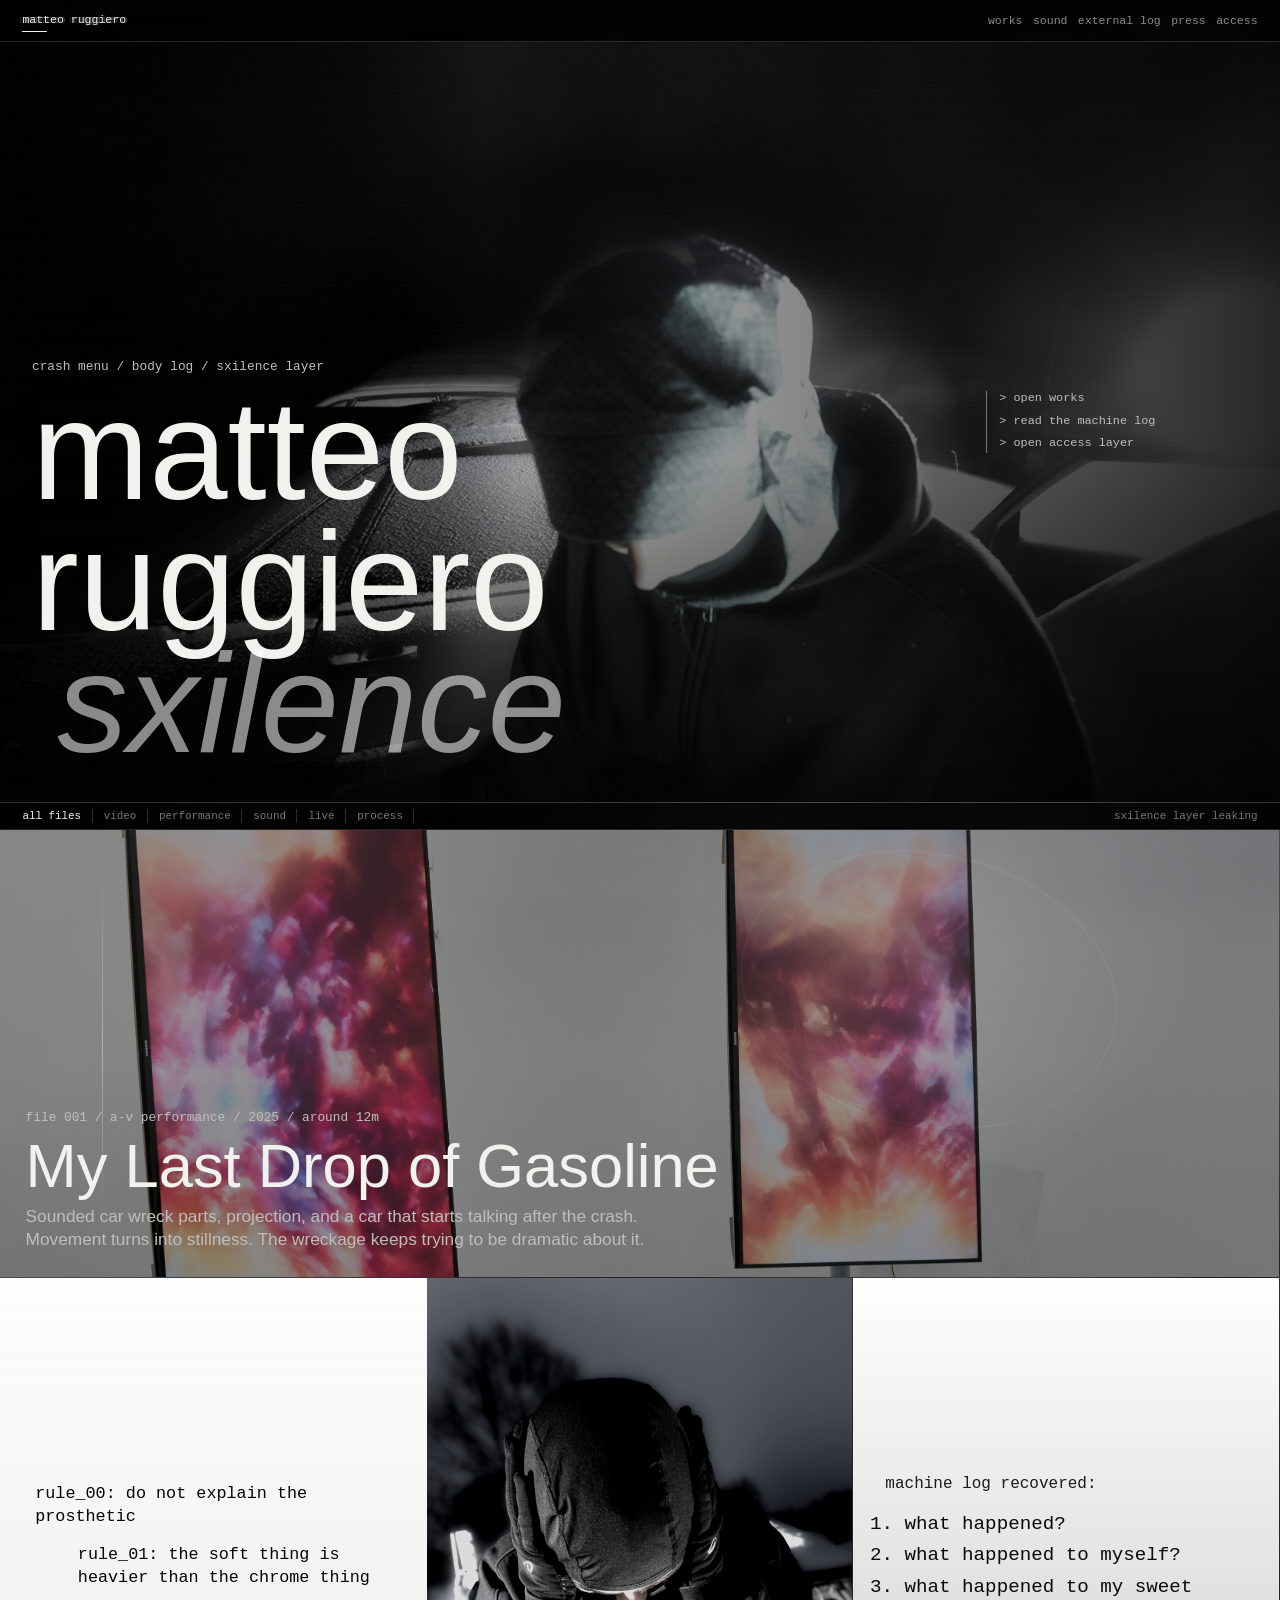
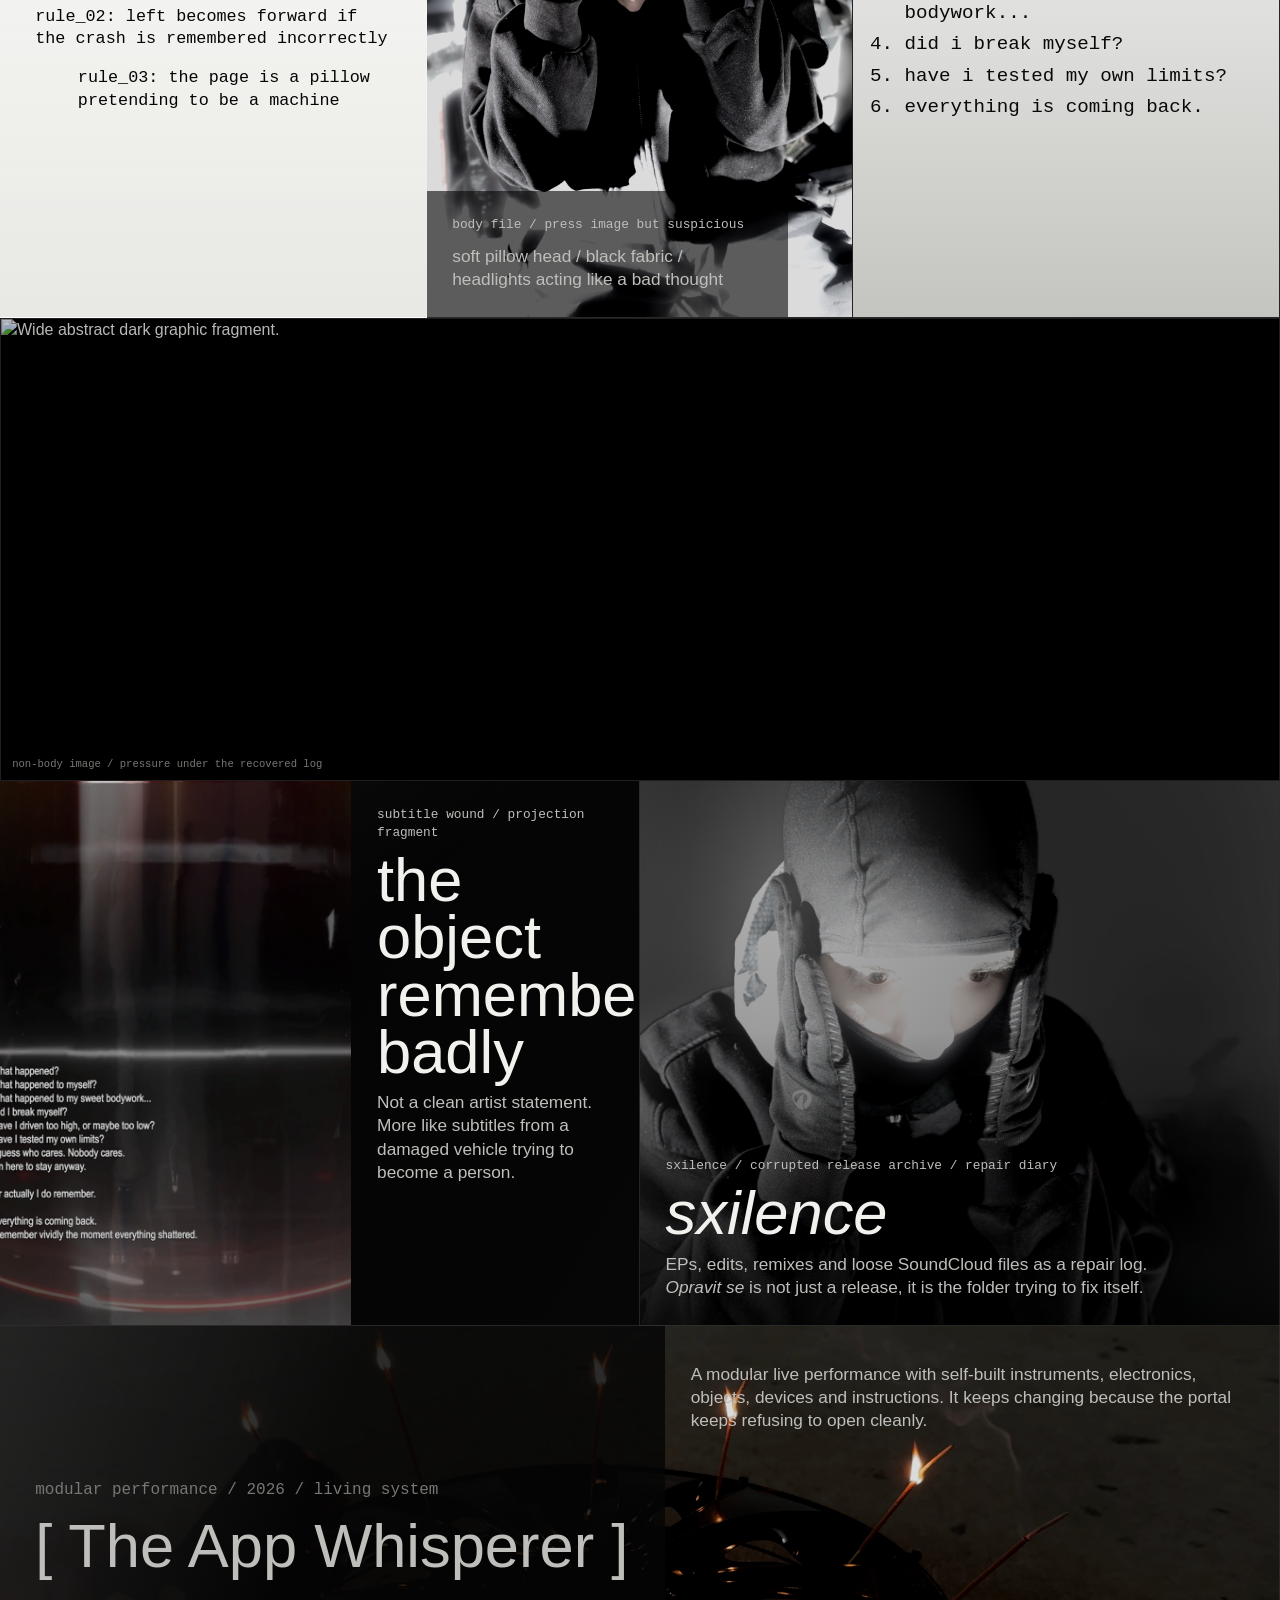
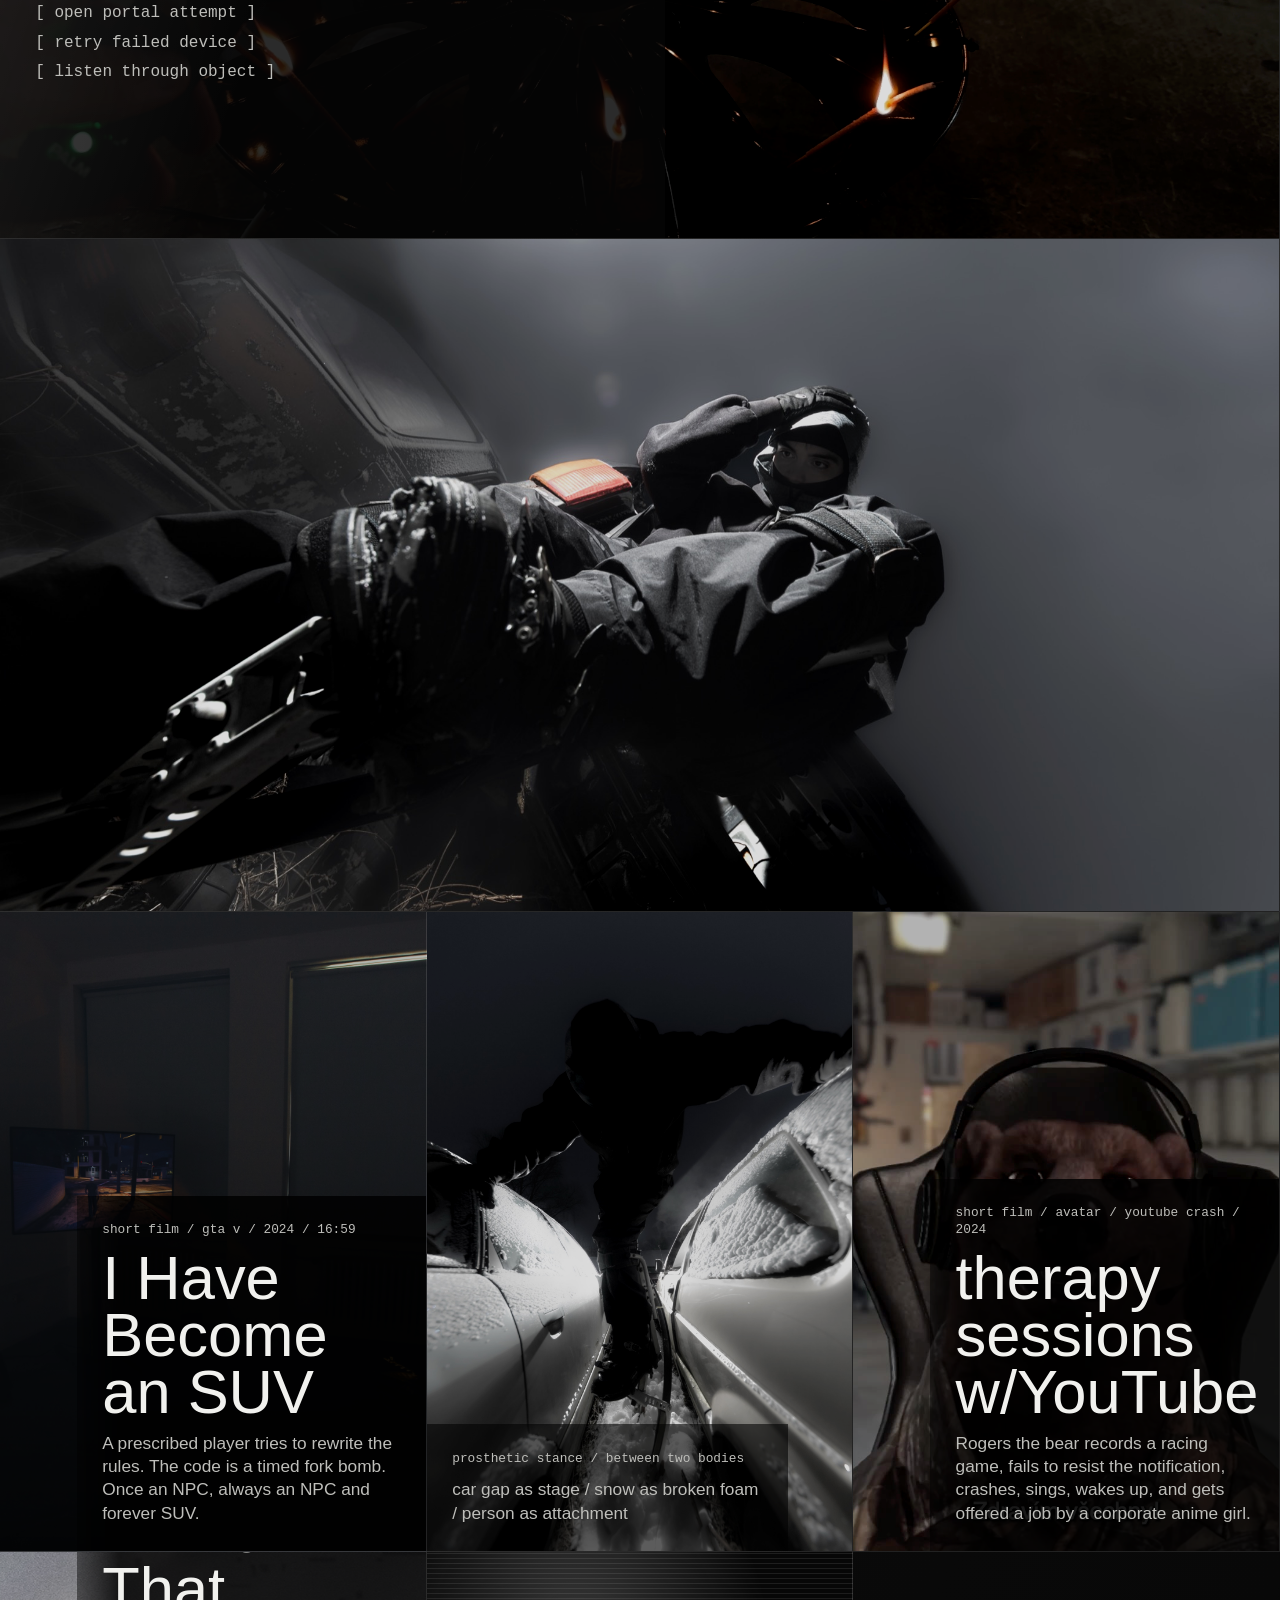
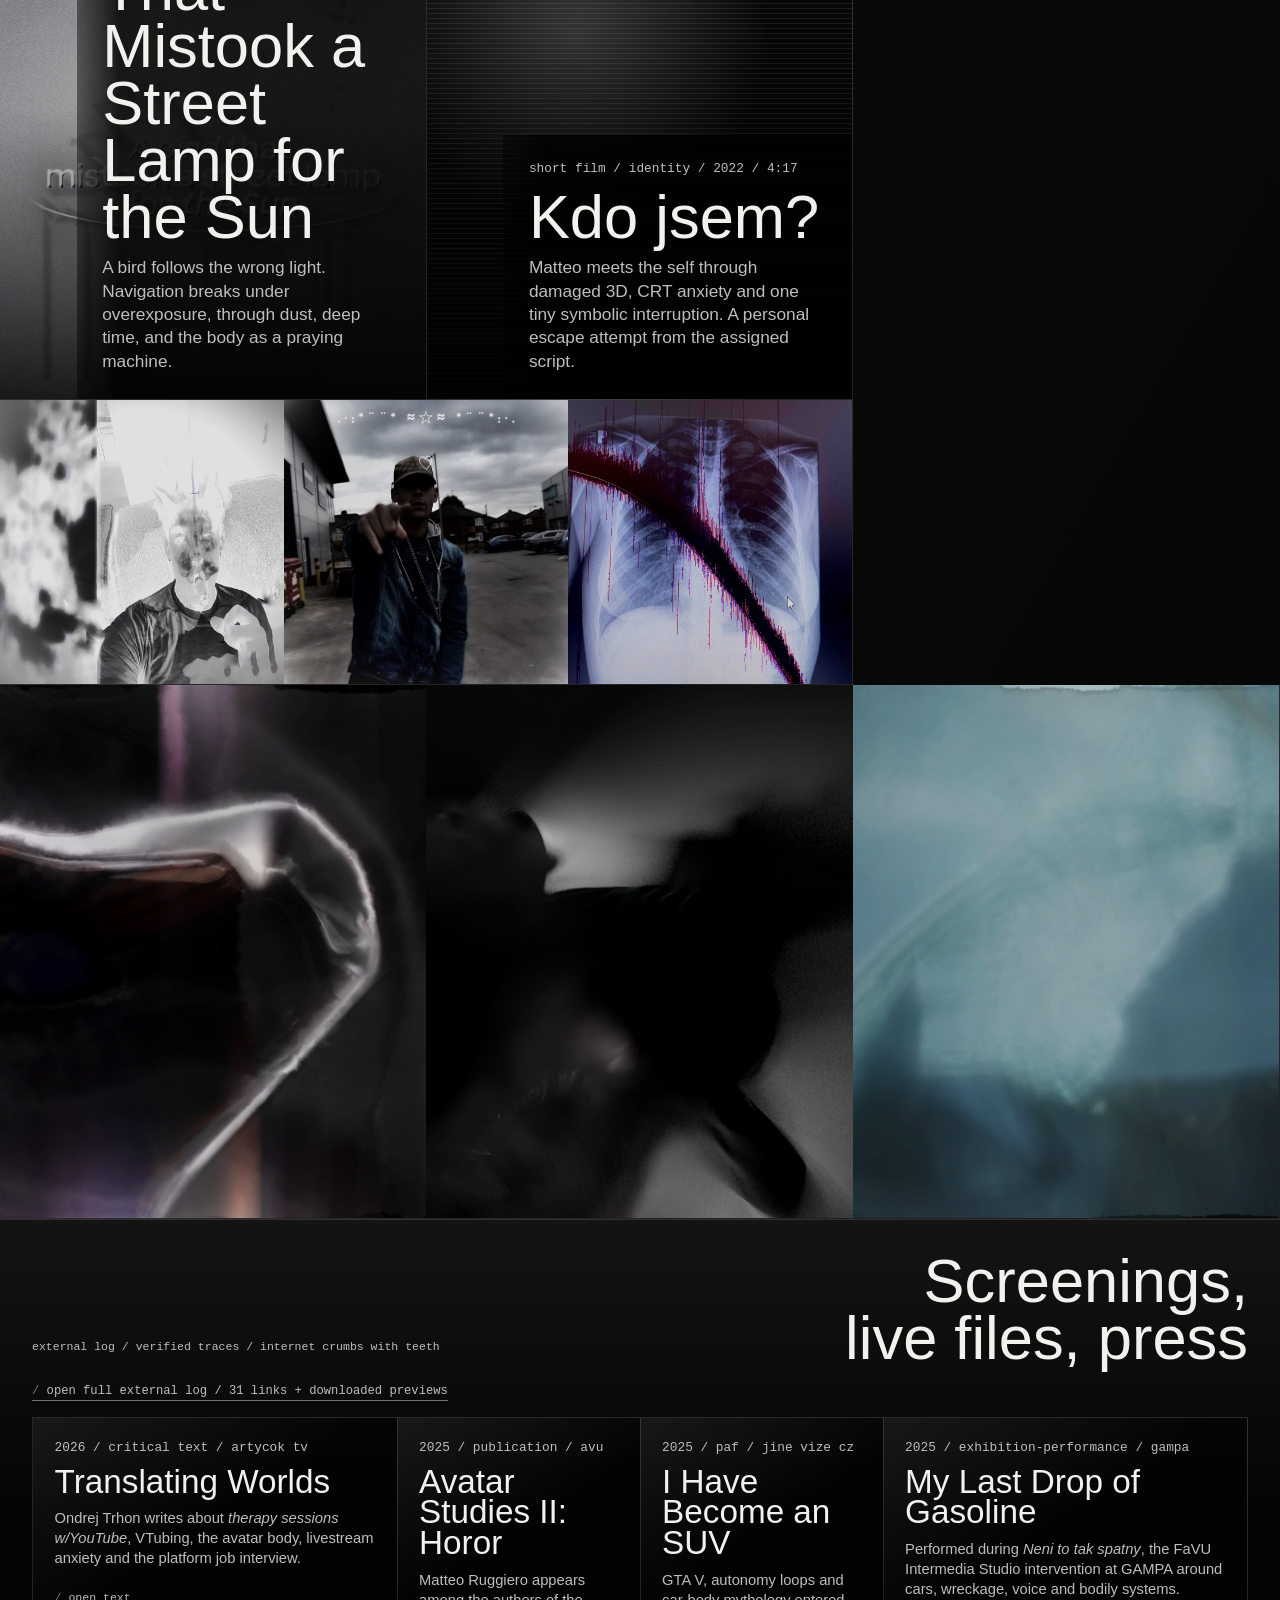
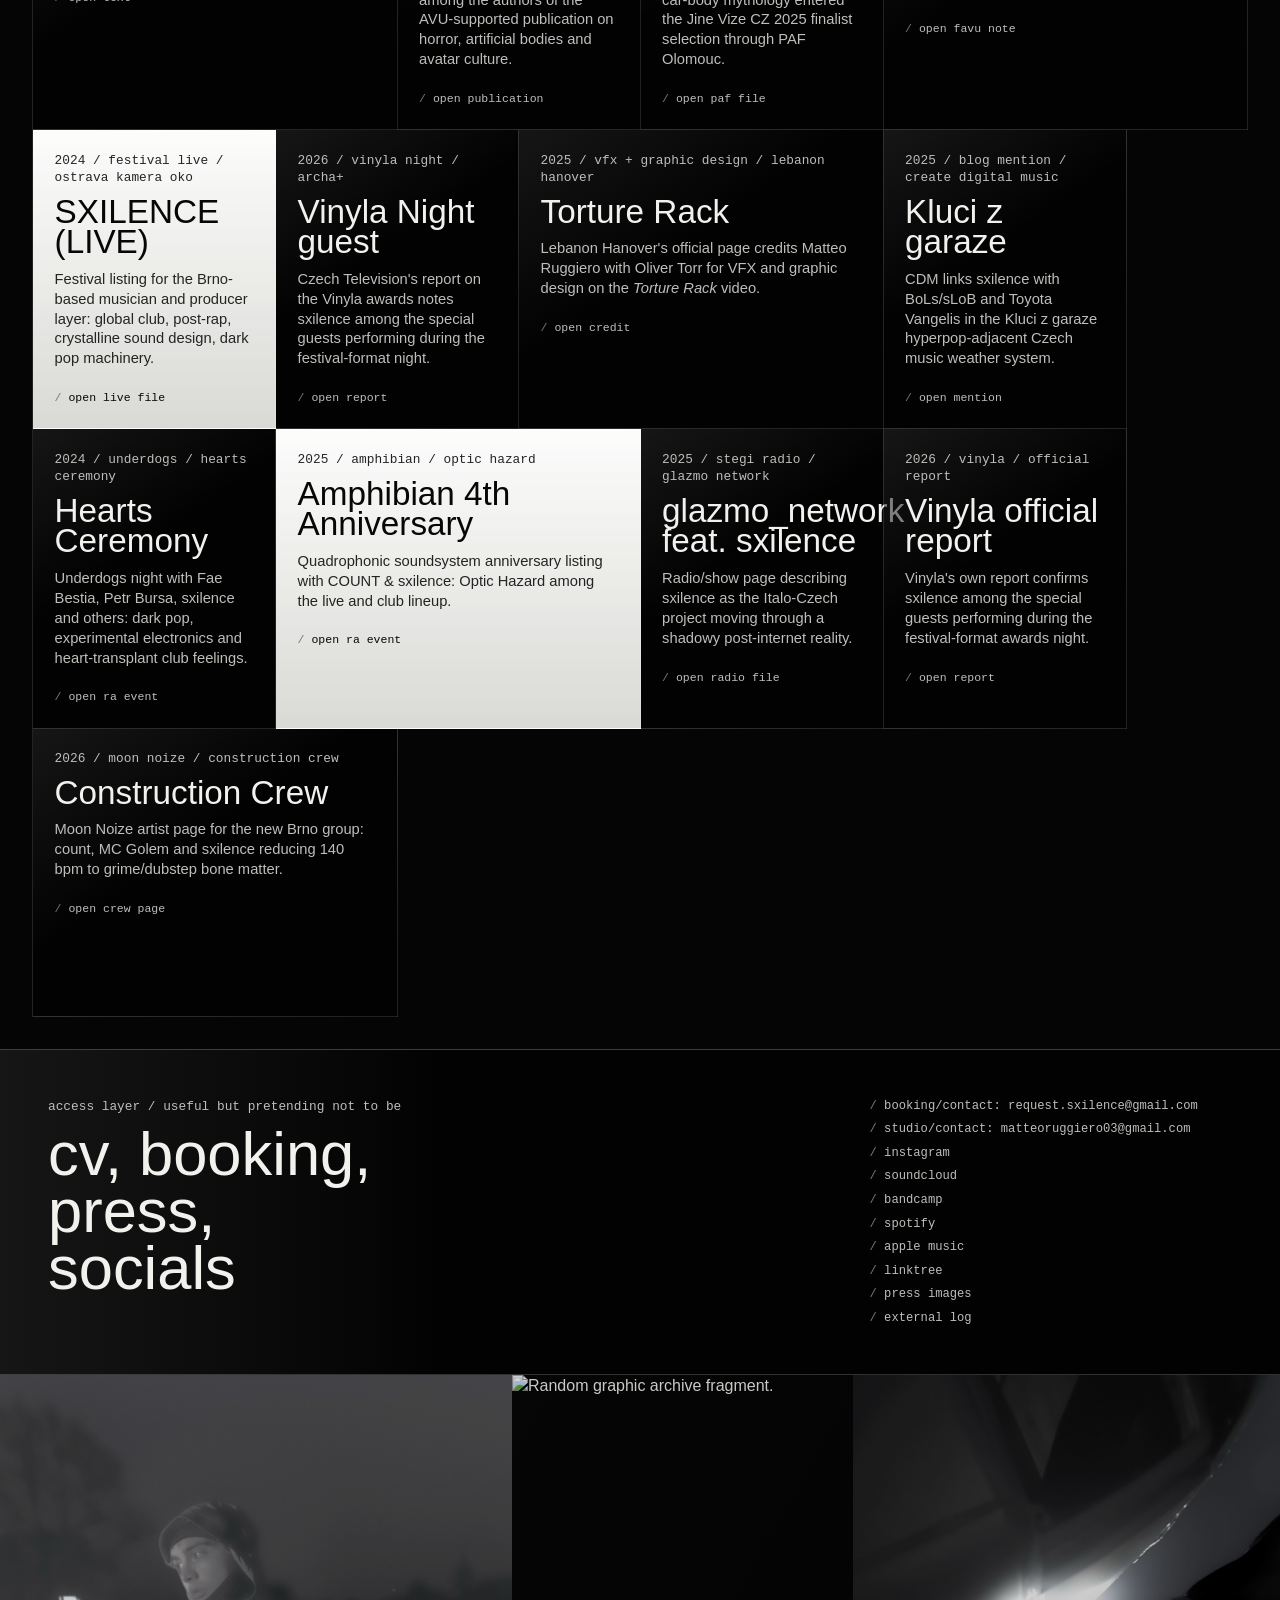
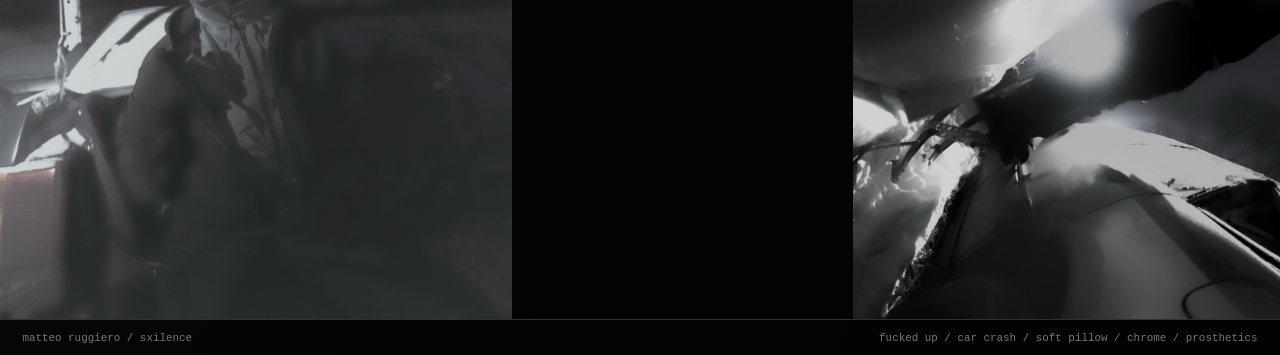
==== commit 31d9dc3e: "Add bird visual novel project page" ====
--- a/index.html
+++ b/index.html
@@ -178,6 +178,18 @@
           </div>
         </article>
 
+        <article class="bleed-entry bird" data-tags="game installation text process matteo">
+          <img class="entry-bg" src="assets/a-bird-that-mistook-a-street-lamp-for-the-sun/hero-thumbnail.jpg" alt="Title image for A Bird That Mistook a Street Lamp for the Sun.">
+          <div class="entry-copy">
+            <p class="machine-line">visual novel / installation / 2025</p>
+            <h2><a href="works/a-bird-that-mistook-a-street-lamp-for-the-sun.html">A Bird That Mistook a Street Lamp for the Sun</a></h2>
+            <p>
+              A bird follows the wrong light. Navigation breaks under overexposure,
+              through dust, deep time, and the body as a praying machine.
+            </p>
+          </div>
+        </article>
+
         <article class="bleed-entry kdo" data-tags="video text matteo process">
           <div class="entry-copy">
             <p class="machine-line">short film / identity / 2022 / 4:17</p>
--- a/styles.css
+++ b/styles.css
@@ -8,8 +8,8 @@
   --line: rgba(255, 255, 255, 0.18);
   --line-hard: rgba(255, 255, 255, 0.42);
   --black-glass: rgba(3, 3, 3, 0.72);
-  --mono: "SFMono-Regular", "Roboto Mono", Consolas, monospace;
-  --sans: Inter, "Arial Narrow", Arial, Helvetica, sans-serif;
+  --mono: "SFMono-Regular", Menlo, Consolas, monospace;
+  --sans: "Arial Narrow", Arial, sans-serif;
 }
 
 * {
@@ -365,6 +365,7 @@
 .bleed-entry.report,
 .bleed-entry.suv,
 .bleed-entry.youtube,
+.bleed-entry.bird,
 .bleed-entry.kdo {
   grid-column: span 4;
 }
@@ -559,6 +560,7 @@
 
 .suv,
 .youtube,
+.bird,
 .kdo {
   display: flex;
   align-items: end;
@@ -582,6 +584,21 @@
 
 .youtube .entry-bg {
   filter: contrast(1.03) brightness(0.7);
+}
+
+.bird .entry-bg {
+  filter: grayscale(0.25) contrast(1.08) brightness(0.78);
+}
+
+.bird::before {
+  position: absolute;
+  inset: 0;
+  z-index: 1;
+  content: "";
+  background:
+    radial-gradient(circle at 52% 42%, rgba(255, 255, 255, 0.2), transparent 12rem),
+    linear-gradient(180deg, transparent 35%, rgba(0, 0, 0, 0.82));
+  pointer-events: none;
 }
 
 .kdo {
@@ -1136,10 +1153,34 @@
   padding: clamp(0.7rem, 2vw, 1.4rem);
 }
 
+.game-section {
+  padding: clamp(0.7rem, 2vw, 1.4rem);
+  border-bottom: 1px solid var(--line);
+}
+
 .video-frame {
   overflow: hidden;
   border: 1px solid var(--line);
   background: #000;
+}
+
+.itch-frame {
+  overflow: hidden;
+  border: 1px solid var(--line);
+  background:
+    repeating-linear-gradient(90deg, rgba(255, 255, 255, 0.1) 0 1px, transparent 1px 16px),
+    #111;
+}
+
+.itch-frame iframe {
+  display: block;
+  width: 100%;
+  height: 190px;
+  border: 0;
+}
+
+.game-links {
+  margin-top: 0.75rem;
 }
 
 .video-frame iframe {
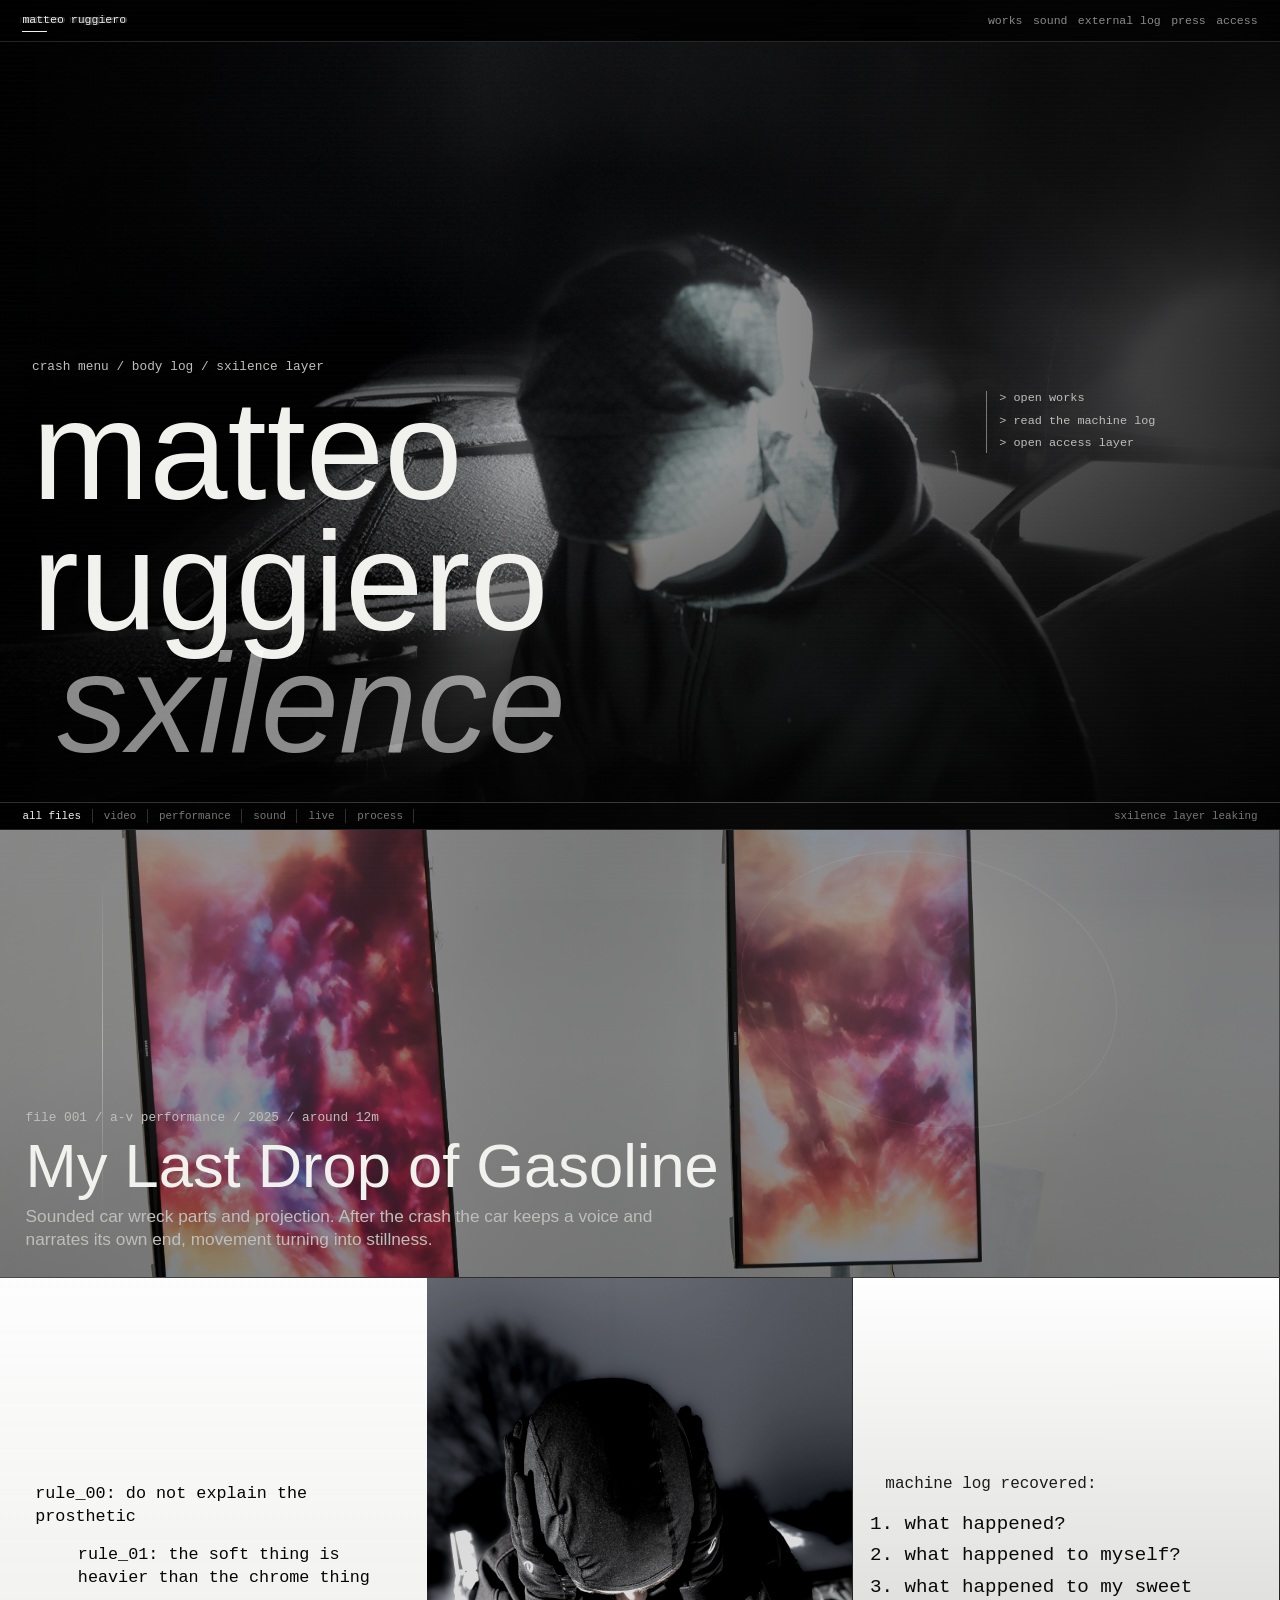
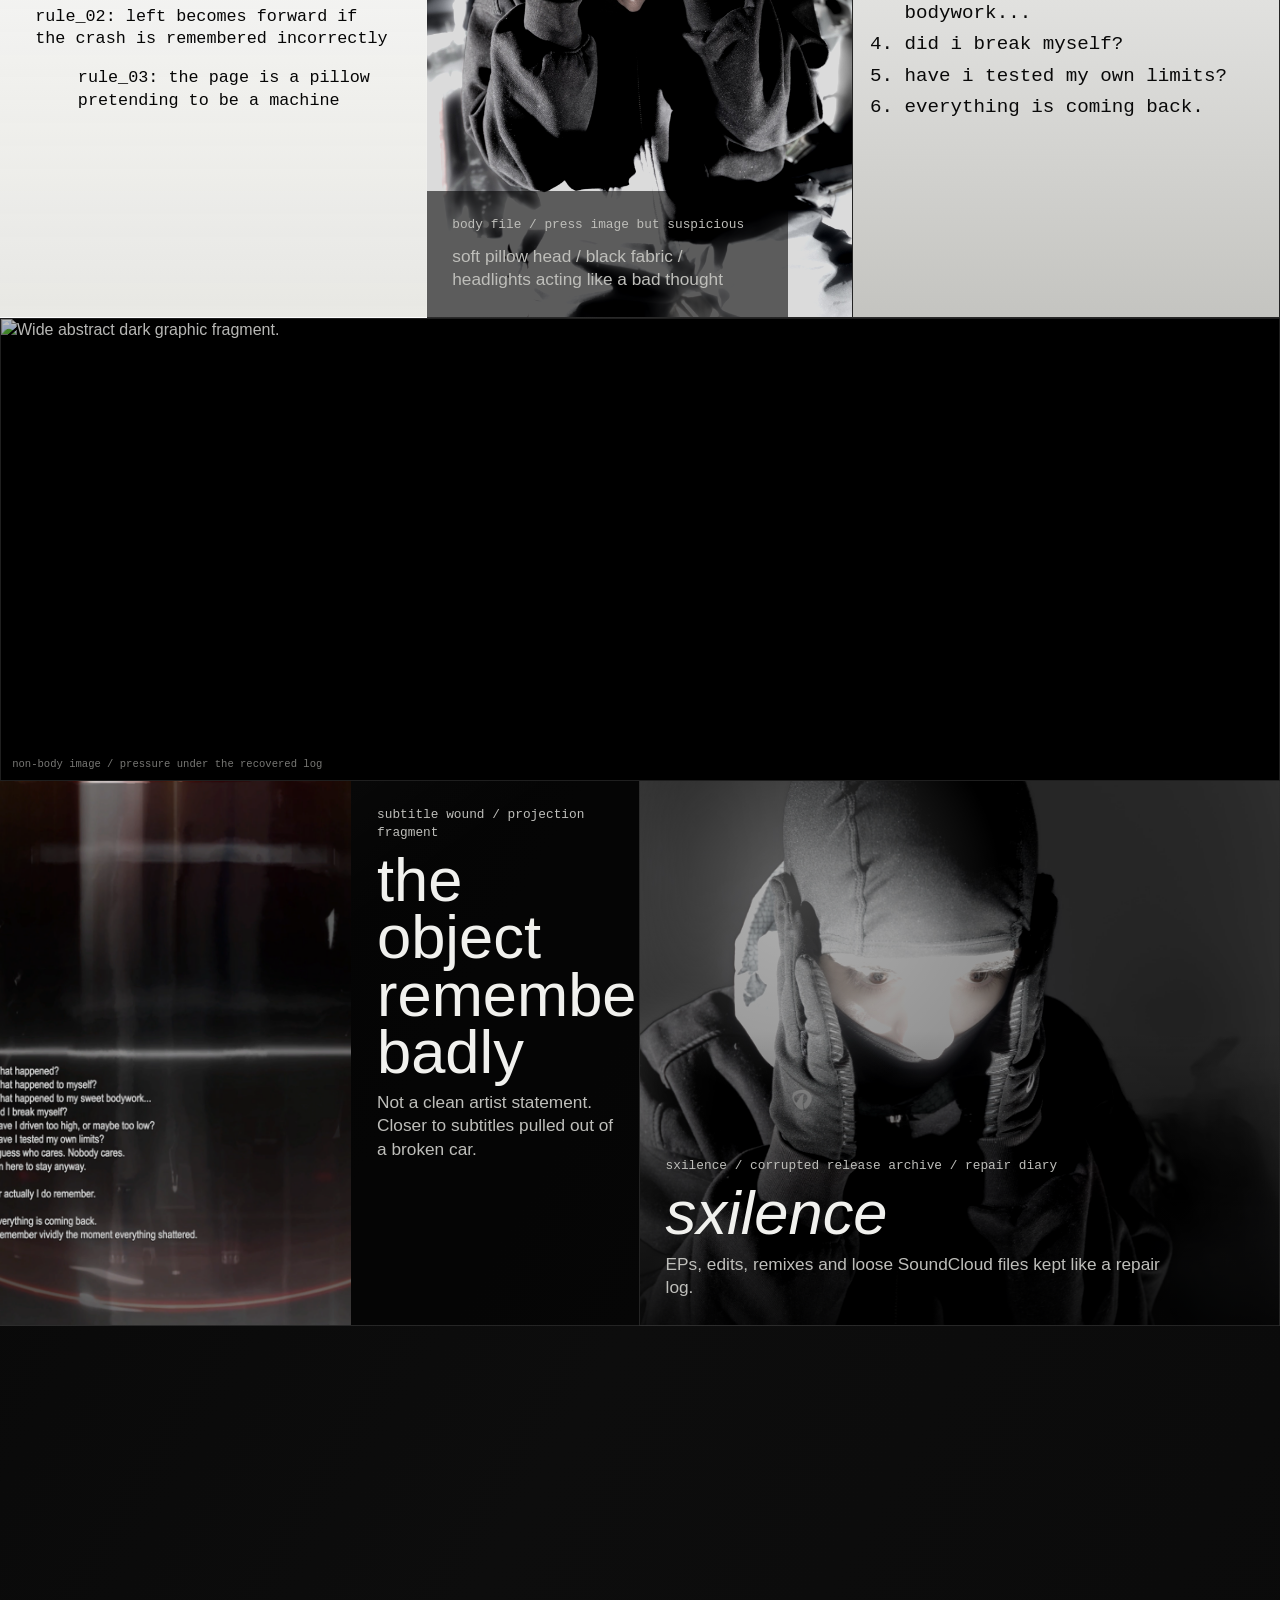
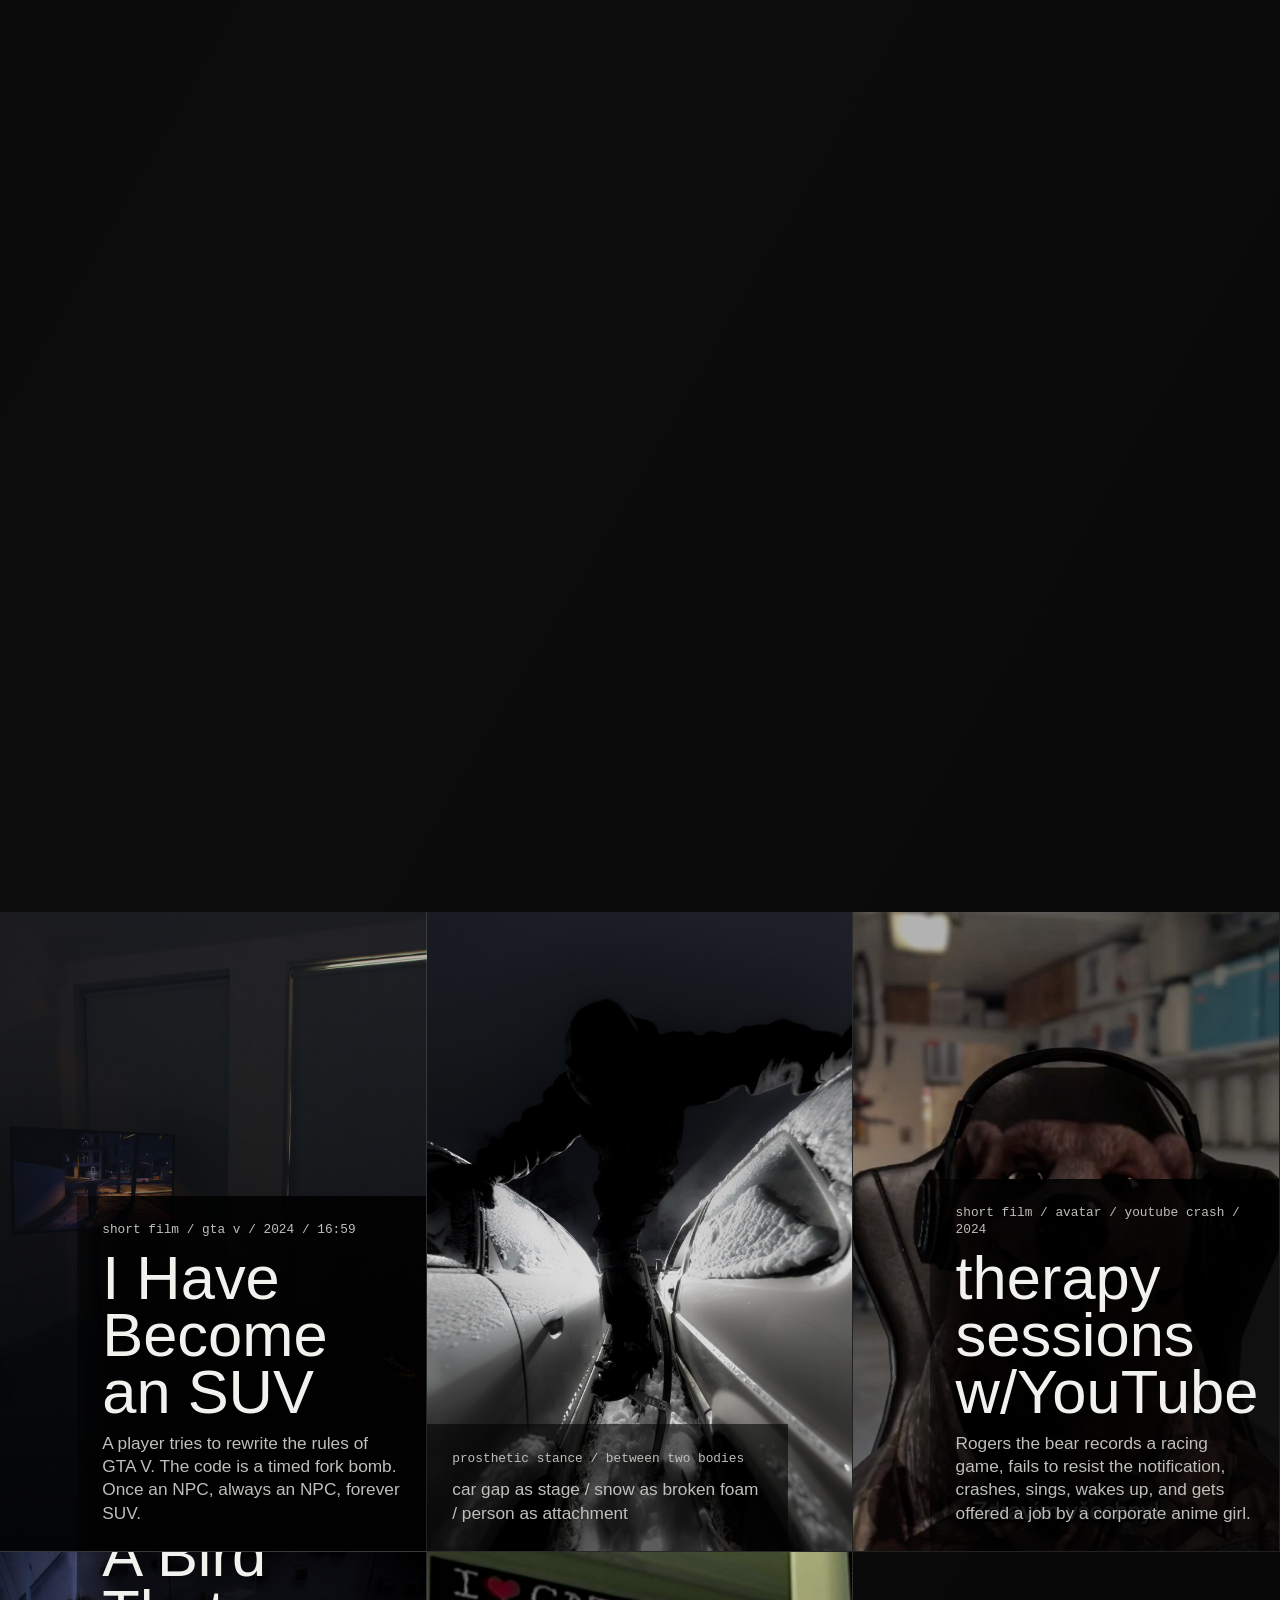
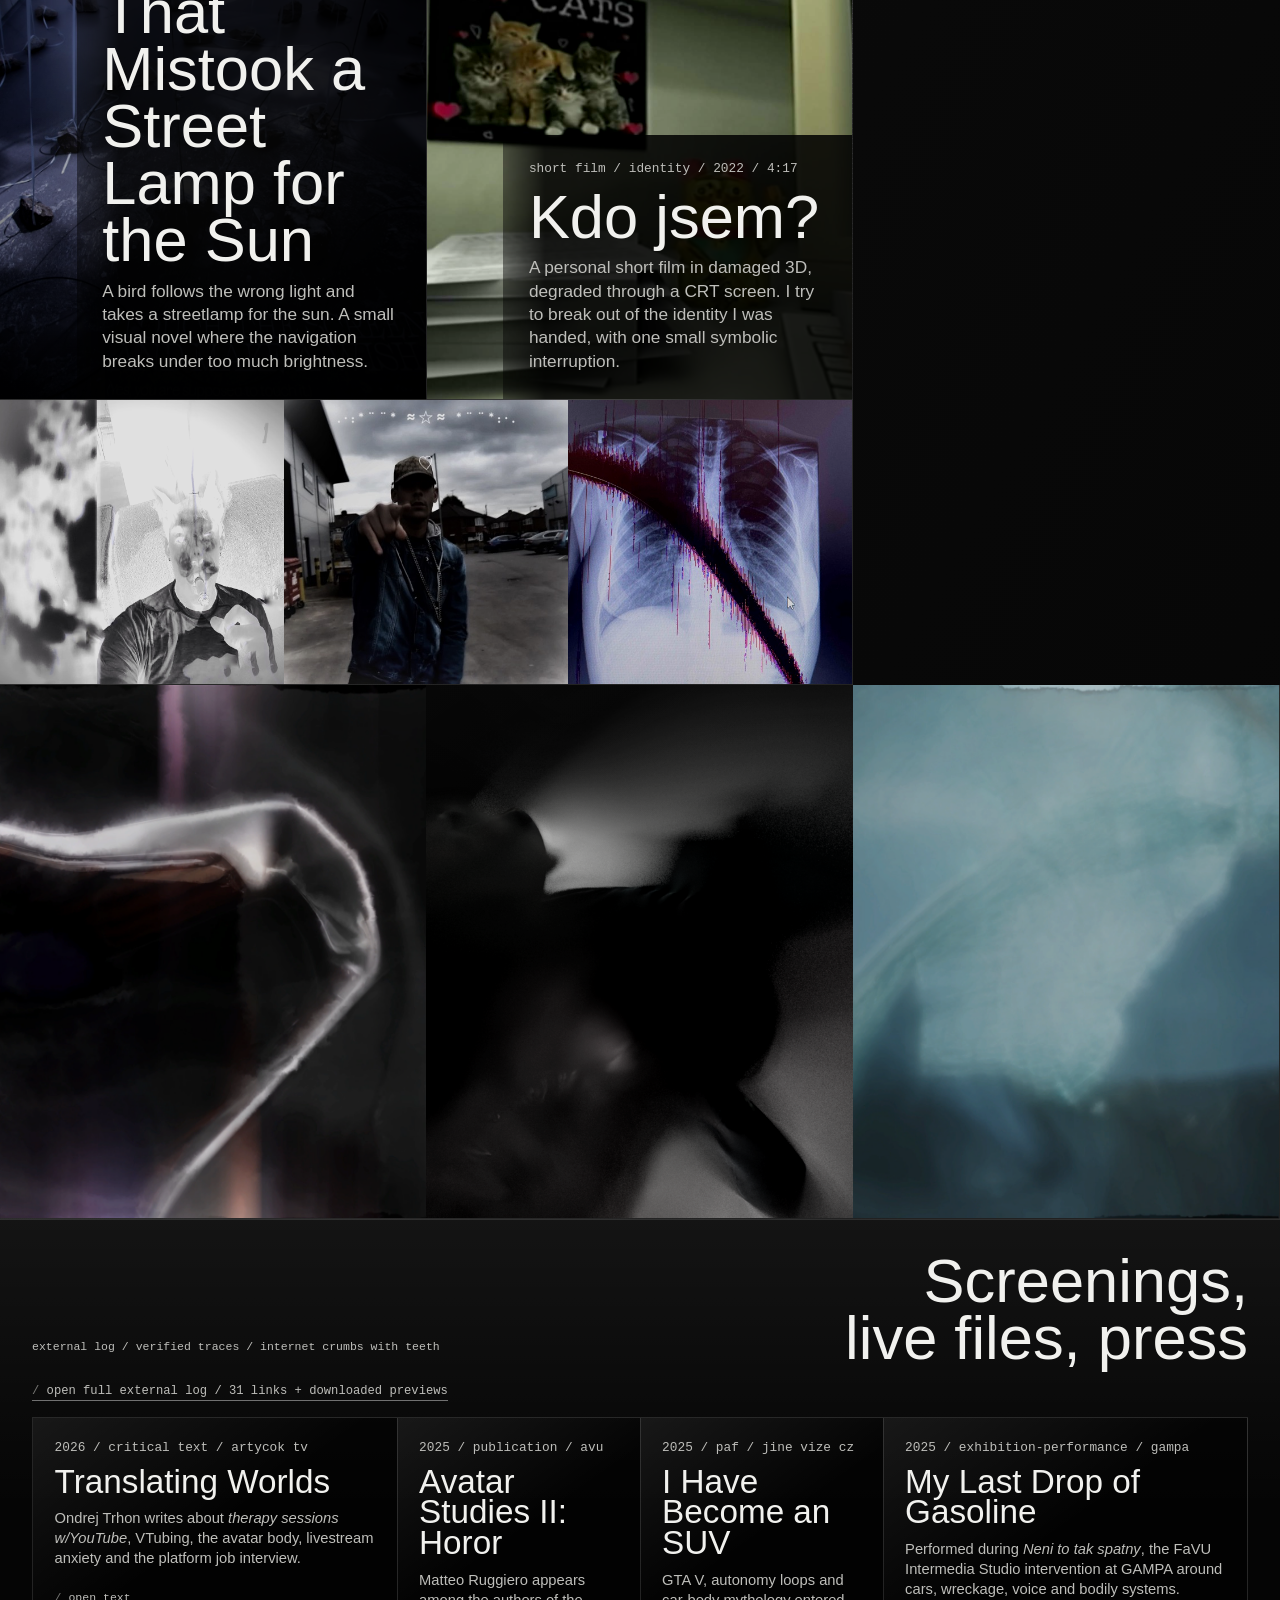
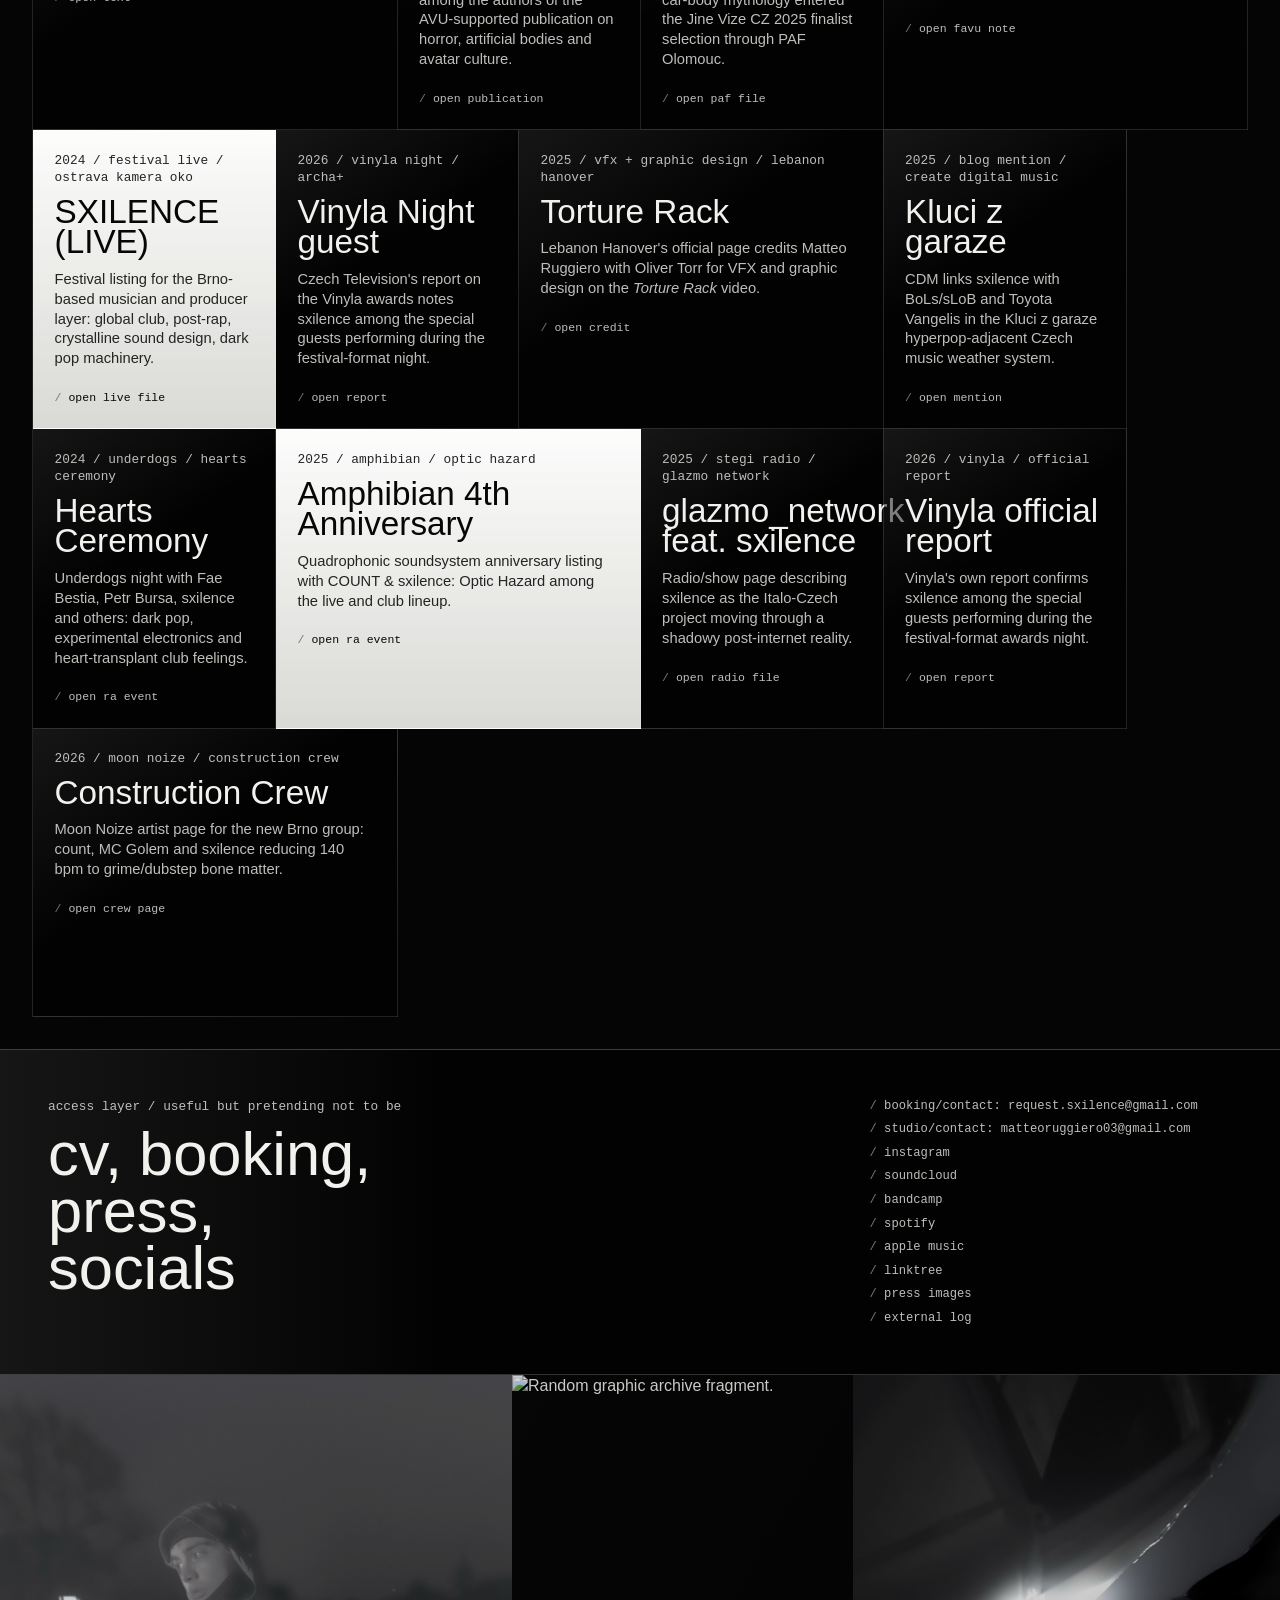
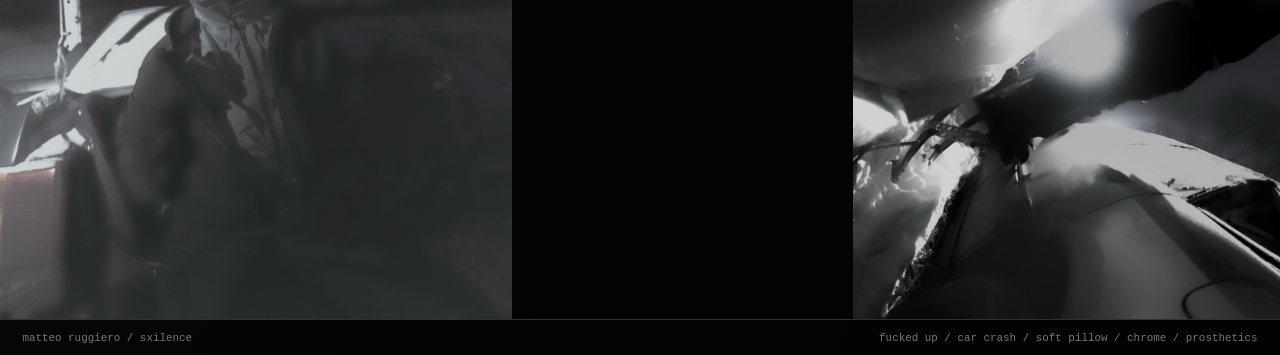
==== commit 19fea59f: "Rewrite project descriptions in sxilence voice, cut AI phrasing Reworked the hero ledes, homepage ca" ====
--- a/index.html
+++ b/index.html
@@ -61,8 +61,8 @@
             <p class="machine-line">file 001 / a-v performance / 2025 / around 12m</p>
             <h2><a href="works/my-last-drop-of-gasoline.html">My Last Drop of Gasoline</a></h2>
             <p>
-              Sounded car wreck parts, projection, and a car that starts talking after the crash.
-              Movement turns into stillness. The wreckage keeps trying to be dramatic about it.
+              Sounded car wreck parts and projection. After the crash the car keeps a voice
+              and narrates its own end, movement turning into stillness.
             </p>
           </div>
         </article>
@@ -109,7 +109,7 @@
             <p class="machine-line">subtitle wound / projection fragment</p>
             <h2>the object remembers badly</h2>
             <p>
-              Not a clean artist statement. More like subtitles from a damaged vehicle trying to become a person.
+              Not a clean artist statement. Closer to subtitles pulled out of a broken car.
             </p>
           </div>
         </article>
@@ -120,8 +120,7 @@
             <p class="machine-line">sxilence / corrupted release archive / repair diary</p>
             <h2><a href="works/music.html">sxilence</a></h2>
             <p>
-              EPs, edits, remixes and loose SoundCloud files as a repair log.
-              <em>Opravit se</em> is not just a release, it is the folder trying to fix itself.
+              EPs, edits, remixes and loose SoundCloud files kept like a repair log.
             </p>
           </div>
         </article>
@@ -137,8 +136,8 @@
           </div>
           <div class="entry-copy" id="app-whisperer">
             <p>
-              A modular live performance with self-built instruments, electronics, objects, devices and instructions.
-              It keeps changing because the portal keeps refusing to open cleanly.
+              A modular live performance of self-made instruments, electronics and objects.
+              It never settles into a fixed piece, each version tries again to open a portal.
             </p>
           </div>
         </article>
@@ -152,8 +151,8 @@
             <p class="machine-line">short film / gta v / 2024 / 16:59</p>
             <h2><a href="works/i-have-become-an-suv.html">I Have Become an SUV</a></h2>
             <p>
-              A prescribed player tries to rewrite the rules. The code is a timed fork bomb.
-              Once an NPC, always an NPC and forever SUV.
+              A player tries to rewrite the rules of GTA V. The code is a timed fork bomb.
+              Once an NPC, always an NPC, forever SUV.
             </p>
           </div>
         </article>
@@ -179,24 +178,25 @@
         </article>
 
         <article class="bleed-entry bird" data-tags="game installation text process matteo">
-          <img class="entry-bg" src="assets/a-bird-that-mistook-a-street-lamp-for-the-sun/hero-thumbnail.jpg" alt="Title image for A Bird That Mistook a Street Lamp for the Sun.">
+          <img class="entry-bg" src="assets/a-bird-that-mistook-a-street-lamp-for-the-sun/installation-02.jpg" alt="Installation view for A Bird That Mistook a Street Lamp for the Sun.">
           <div class="entry-copy">
             <p class="machine-line">visual novel / installation / 2025</p>
             <h2><a href="works/a-bird-that-mistook-a-street-lamp-for-the-sun.html">A Bird That Mistook a Street Lamp for the Sun</a></h2>
             <p>
-              A bird follows the wrong light. Navigation breaks under overexposure,
-              through dust, deep time, and the body as a praying machine.
+              A bird follows the wrong light and takes a streetlamp for the sun.
+              A small visual novel where the navigation breaks under too much brightness.
             </p>
           </div>
         </article>
 
         <article class="bleed-entry kdo" data-tags="video text matteo process">
+          <img class="entry-bg" src="assets/kdo/kdo-jsem-2.jpeg" alt="Kdo jsem film still with cat poster and lucky cat.">
           <div class="entry-copy">
             <p class="machine-line">short film / identity / 2022 / 4:17</p>
             <h2><a href="works/kdo-jsem.html">Kdo jsem?</a></h2>
             <p>
-              Matteo meets the self through damaged 3D, CRT anxiety and one tiny symbolic interruption.
-              A personal escape attempt from the assigned script.
+              A personal short film in damaged 3D, degraded through a CRT screen. I try to break out
+              of the identity I was handed, with one small symbolic interruption.
             </p>
           </div>
         </article>
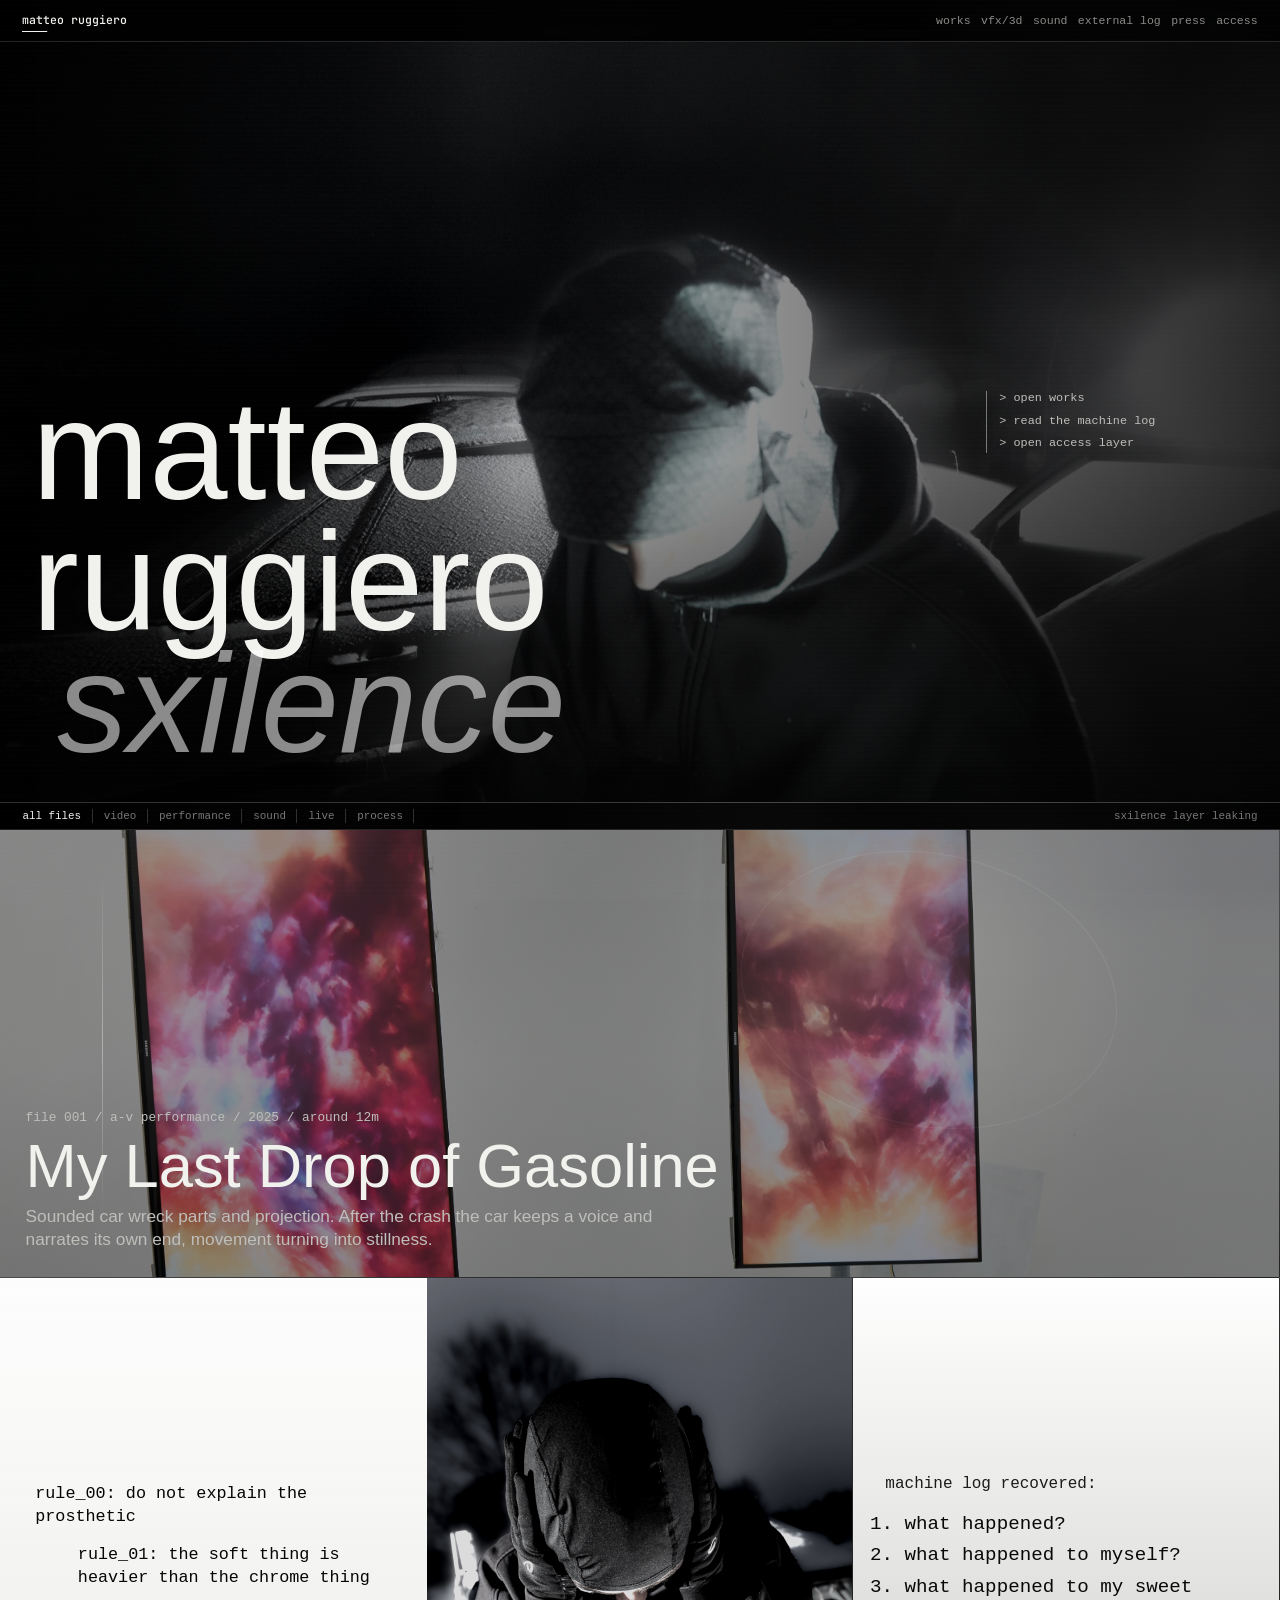
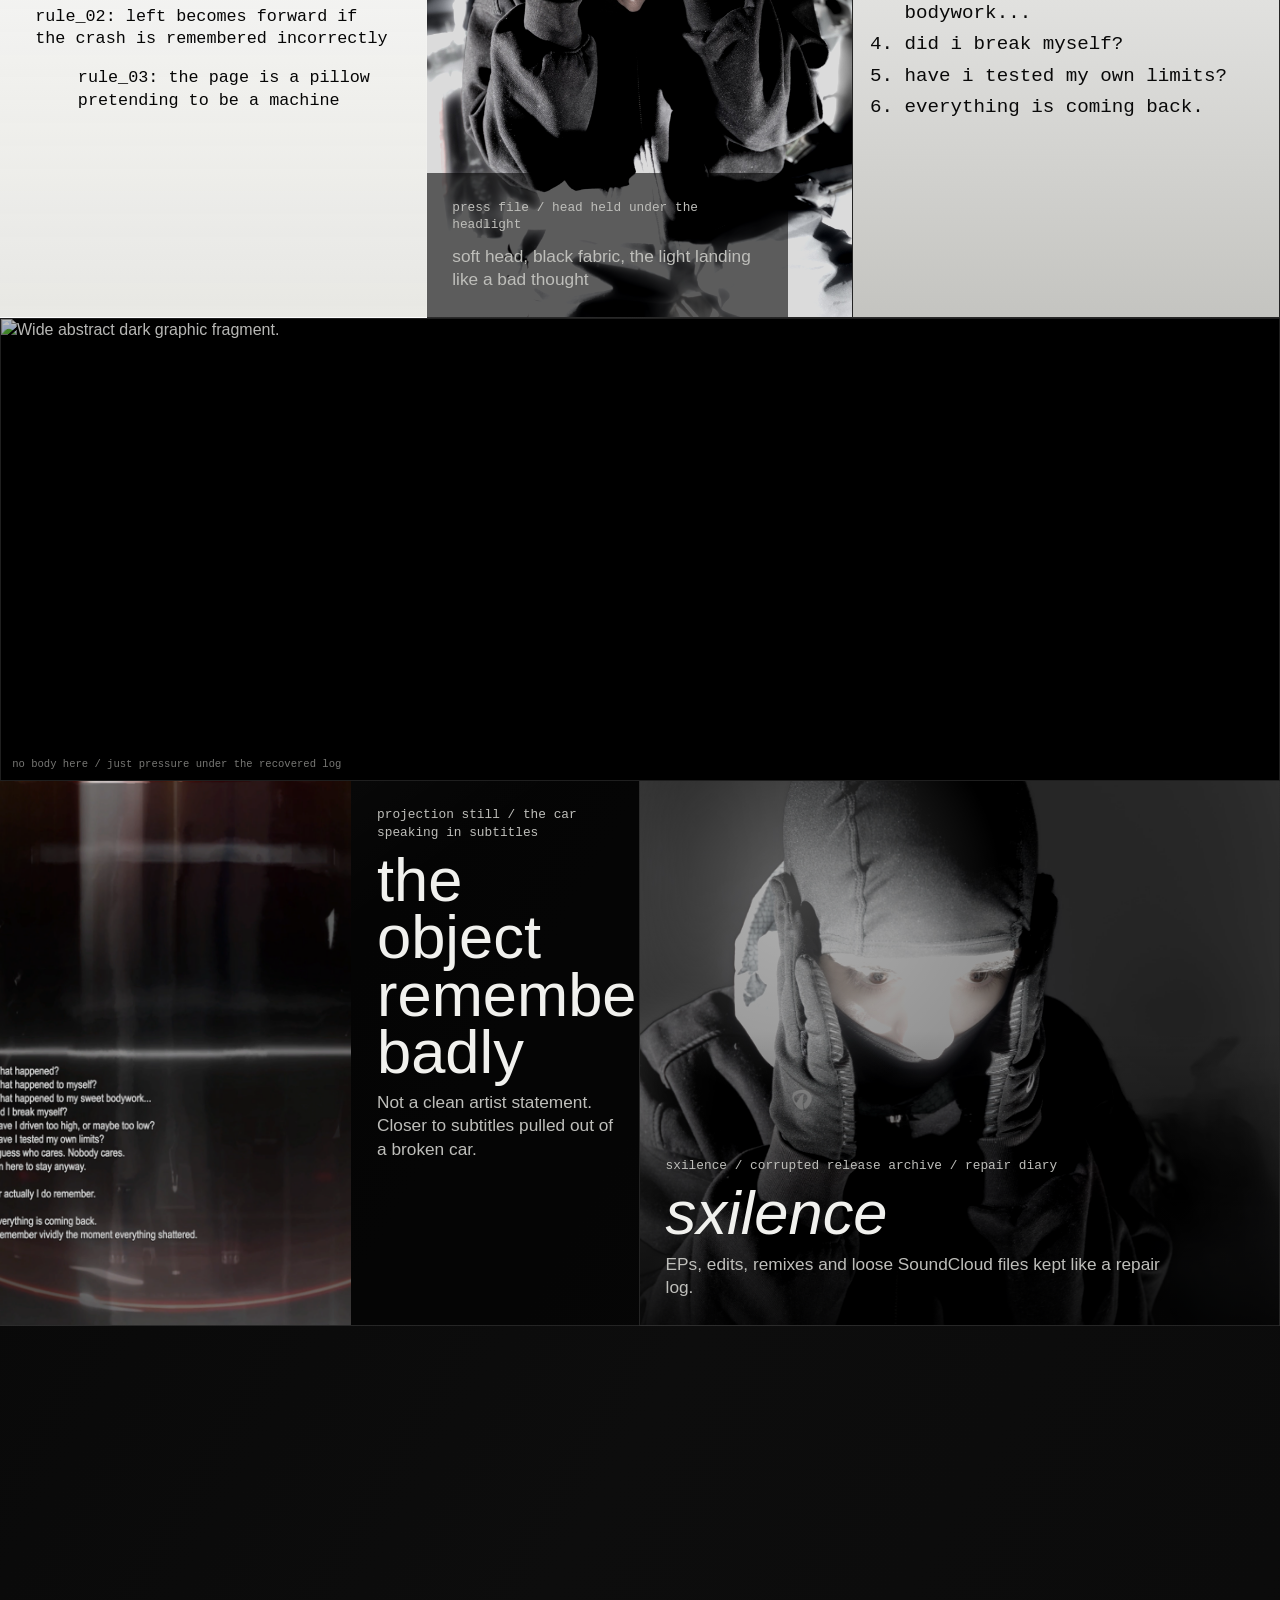
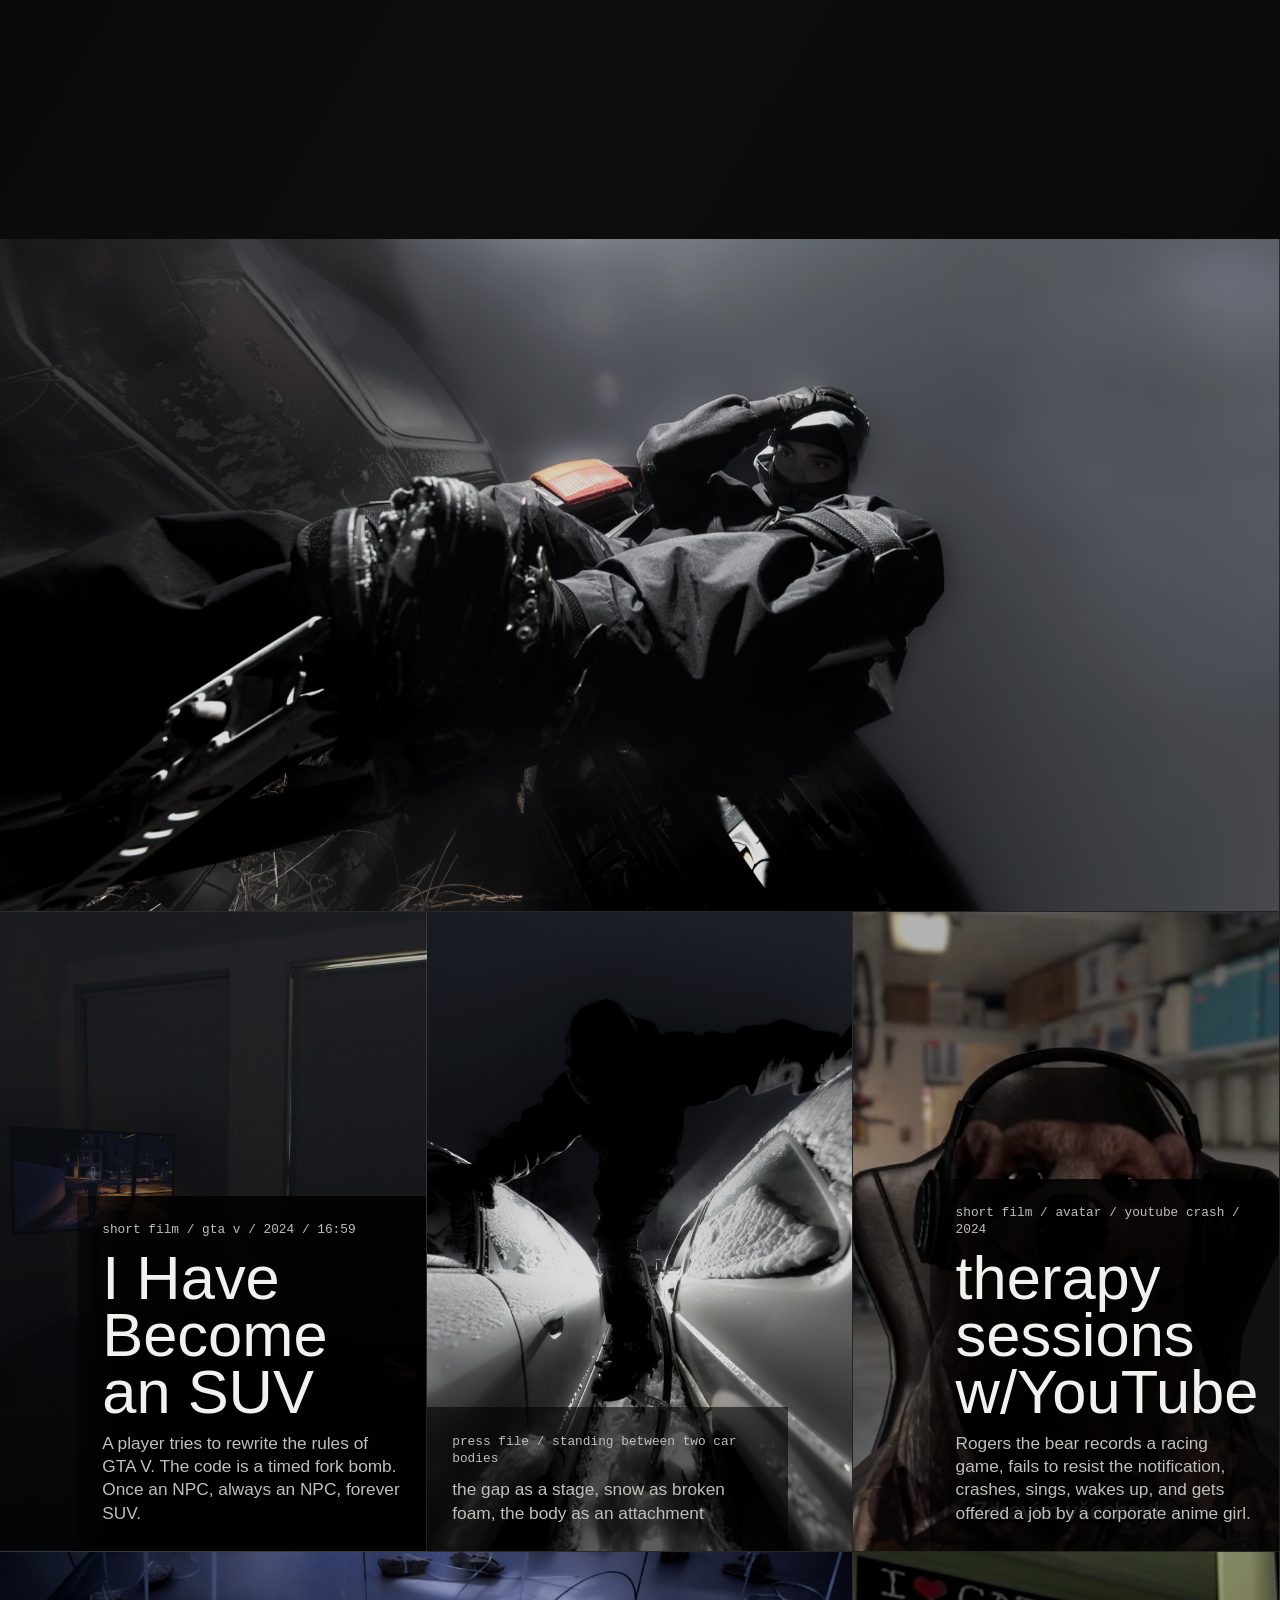
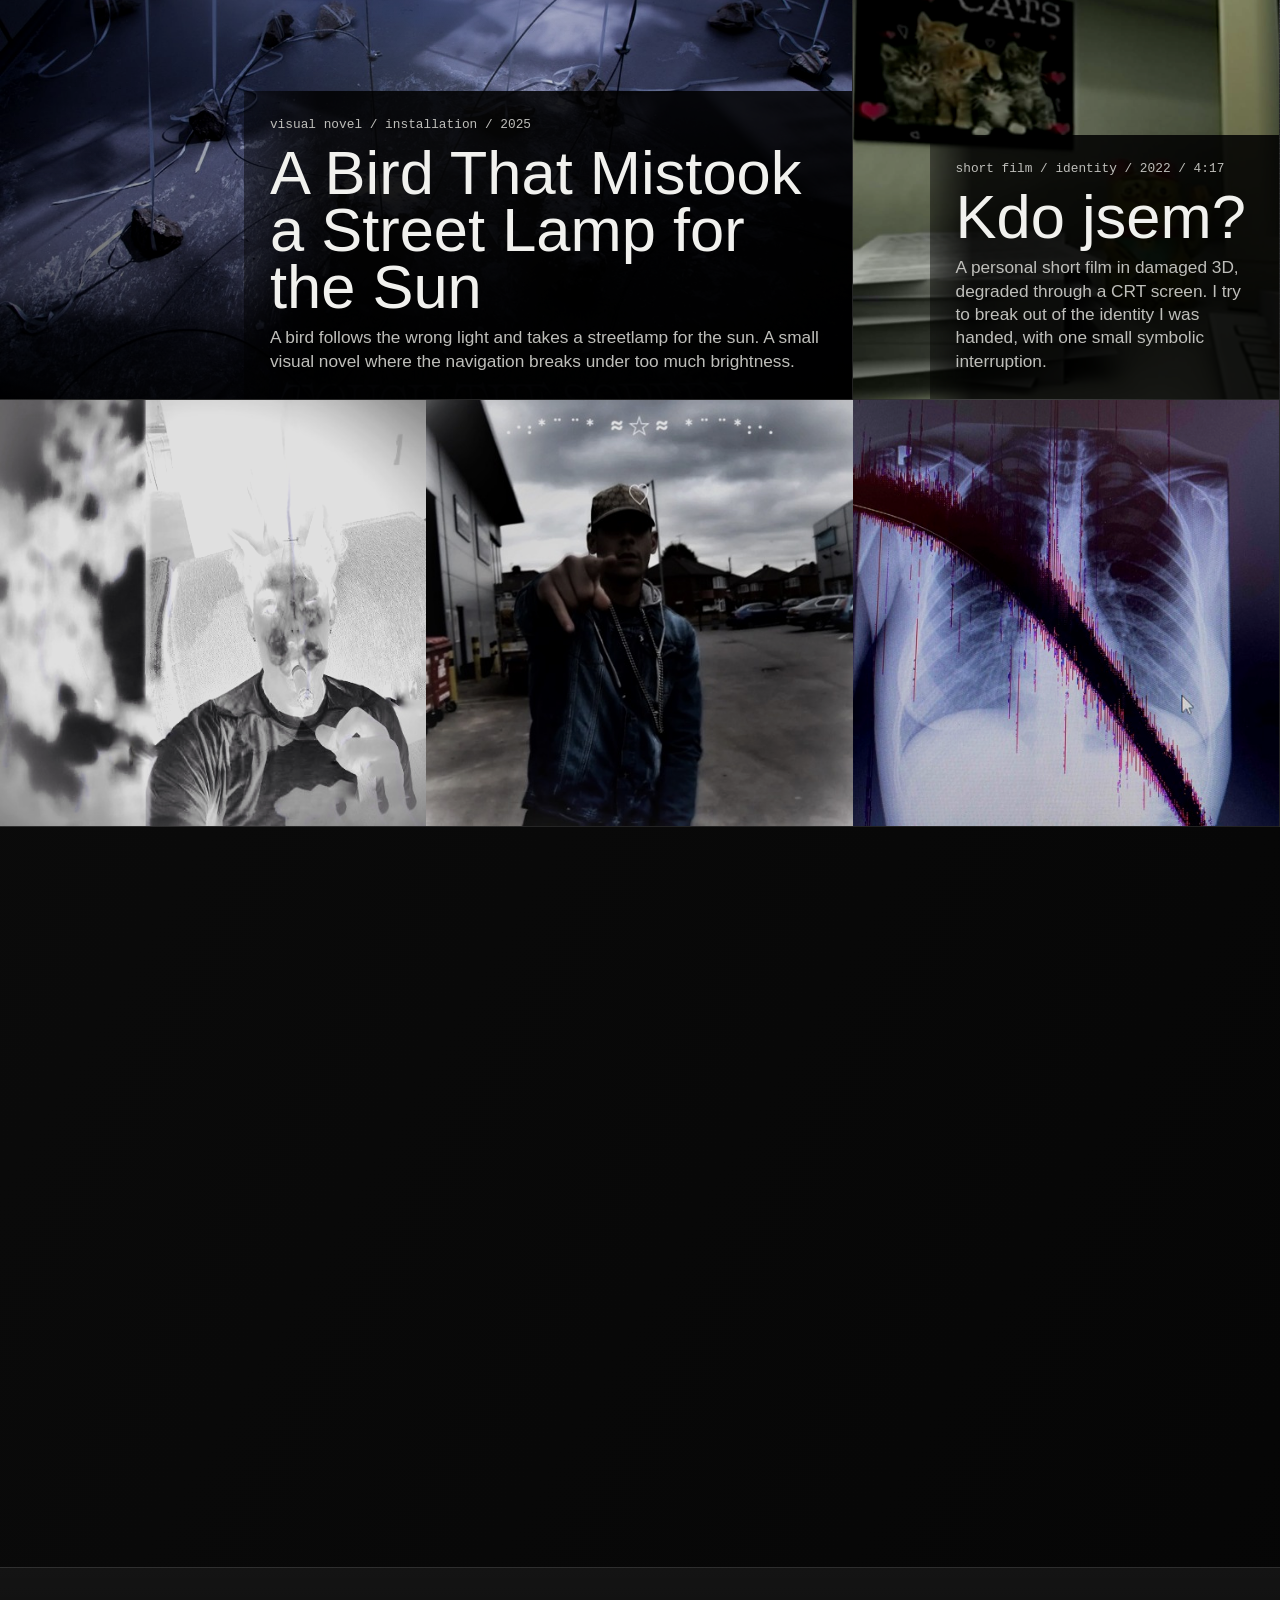
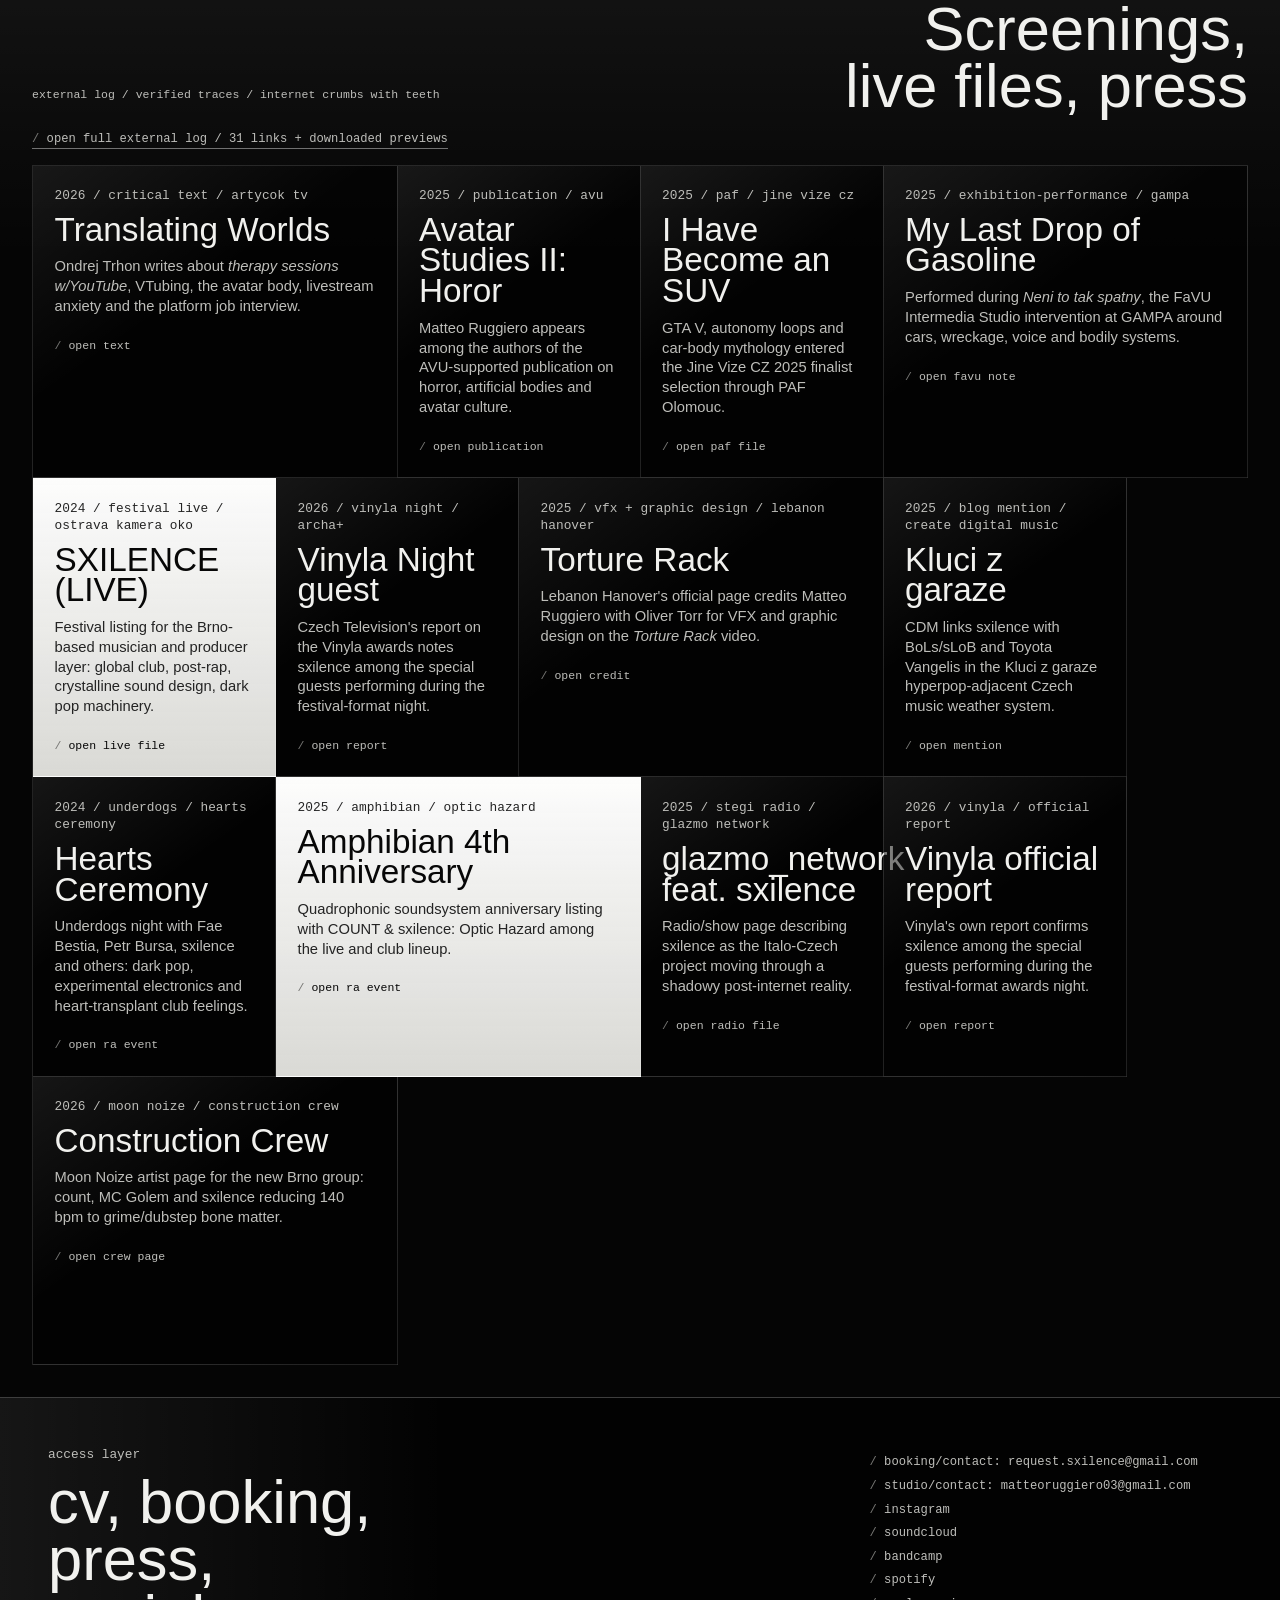
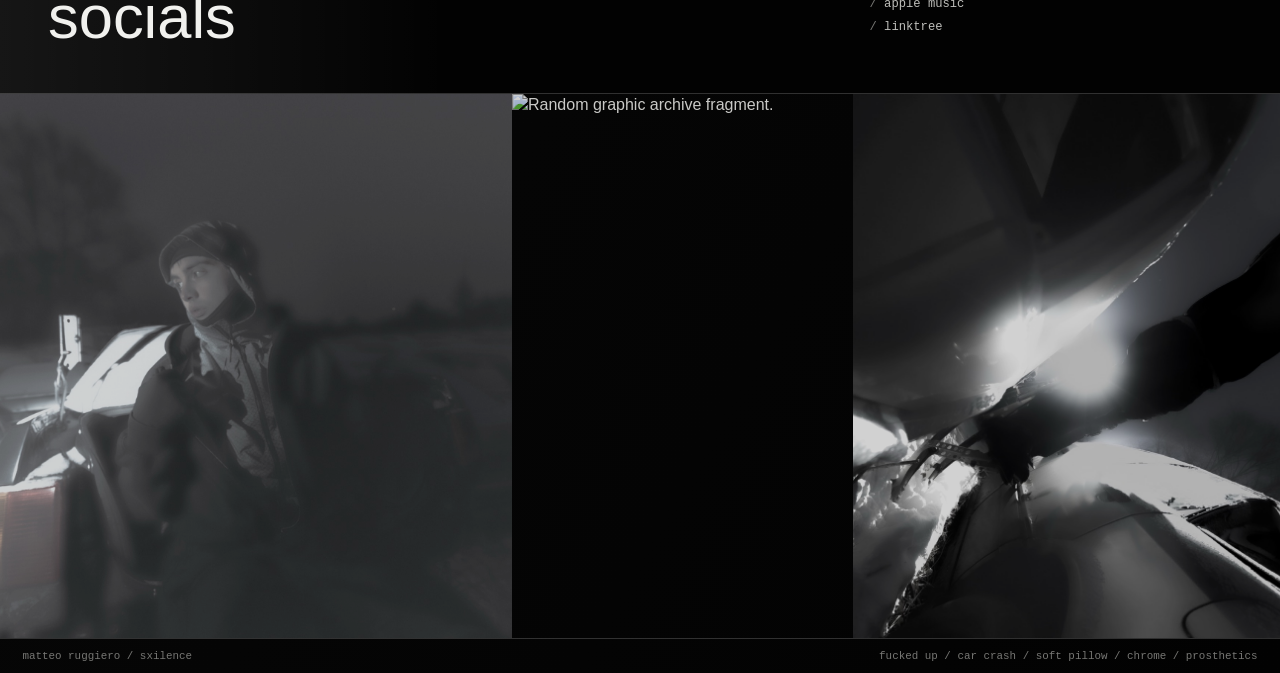
==== commit 05cd8c98: "Polish homepage copy and name treatment, add vfx-3d section Homepage / copy: - Rewrote photo-overlay" ====
--- a/index.html
+++ b/index.html
@@ -8,16 +8,20 @@
       name="description"
       content="A broken archive for Matteo Ruggiero / sxilence: video, performance, sound, devices, music, text, and crash logic."
     >
+    <link rel="preconnect" href="https://fonts.googleapis.com">
+    <link rel="preconnect" href="https://fonts.gstatic.com" crossorigin>
+    <link rel="stylesheet" href="https://fonts.googleapis.com/css2?family=JetBrains+Mono:wght@400;500;700&display=swap">
     <link rel="stylesheet" href="styles.css">
   </head>
   <body data-page="archive">
     <header class="machine-head" aria-label="Hidden machine menu">
       <a class="glitch-name" href="index.html" aria-label="Matteo Ruggiero slash sxilence home">
-        <span class="name-a">matteo ruggiero</span>
-        <span class="name-b">sxilence</span>
+        <span class="name-a" data-text="matteo ruggiero">matteo ruggiero</span>
+        <span class="name-b" data-text="sxilence">sxilence</span>
       </a>
       <nav class="buried-nav" aria-label="Primary navigation">
         <a href="#works">works</a>
+        <a href="vfx-3d.html">vfx/3d</a>
         <a href="#sound">sound</a>
         <a href="#external-log">external log</a>
         <a href="#press">press</a>
@@ -30,7 +34,6 @@
         <img class="boot-bg" src="assets/press/press-wide-headlight.jpg" alt="Masked figure in front of a car and bright light.">
         <div class="boot-overlay">
           <div class="boot-title">
-            <p>crash menu / body log / sxilence layer</p>
             <h1>
               <span>matteo ruggiero</span>
               <span>sxilence</span>
@@ -79,8 +82,8 @@
         <article class="bleed-entry photo-limb" data-tags="process press sxilence body">
           <img src="assets/press/press-hood-head.jpg" alt="Masked figure holding their head in bright car light.">
           <div class="entry-copy whisper">
-            <p class="machine-line">body file / press image but suspicious</p>
-            <p>soft pillow head / black fabric / headlights acting like a bad thought</p>
+            <p class="machine-line">press file / head held under the headlight</p>
+            <p>soft head, black fabric, the light landing like a bad thought</p>
           </div>
         </article>
 
@@ -100,13 +103,13 @@
 
         <figure class="log-image-break archive-image-break">
           <img src="assets/randomgfx/asdasd2.png" alt="Wide abstract dark graphic fragment.">
-          <figcaption>non-body image / pressure under the recovered log</figcaption>
+          <figcaption>no body here / just pressure under the recovered log</figcaption>
         </figure>
 
         <article class="bleed-entry split" data-tags="video text performance crash">
           <img src="assets/gasoline/text-memory-car.png" alt="Projection still with car monologue text over car image.">
           <div class="entry-copy">
-            <p class="machine-line">subtitle wound / projection fragment</p>
+            <p class="machine-line">projection still / the car speaking in subtitles</p>
             <h2>the object remembers badly</h2>
             <p>
               Not a clean artist statement. Closer to subtitles pulled out of a broken car.
@@ -160,8 +163,8 @@
         <article class="bleed-entry photo-limb reverse" data-tags="press process body">
           <img src="assets/press/press-between-cars.jpg" alt="Masked figure standing between snow-covered cars.">
           <div class="entry-copy whisper">
-            <p class="machine-line">prosthetic stance / between two bodies</p>
-            <p>car gap as stage / snow as broken foam / person as attachment</p>
+            <p class="machine-line">press file / standing between two car bodies</p>
+            <p>the gap as a stage, snow as broken foam, the body as an attachment</p>
           </div>
         </article>
 
@@ -218,6 +221,34 @@
           <img src="assets/randomgfx/Blurred creature fang0296.png" alt="Blurred creature graphic fragment.">
           <img src="assets/gasoline/projection-fog.png" alt="Foggy blue projection still.">
         </article>
+
+        <article class="bleed-entry home-vfx-feed" data-tags="video design process matteo sxilence" aria-label="VFX and 3D feed">
+          <div class="section-heading external-heading">
+            <p class="kicker">vfx / 3d / motion / visual systems</p>
+            <h2><a href="vfx-3d.html">VFX / 3D</a></h2>
+          </div>
+          <div class="home-vfx-slider" data-slider data-auto="3000" aria-label="VFX and 3D preview">
+            <div class="home-vfx-track" data-slider-track>
+              <a href="vfx-3d.html">
+                <img src="assets/vfx-3d/torture-rack.jpg" alt="Still from Lebanon Hanover - Torture Rack." style="object-position: center 35%;">
+                <span>Torture Rack</span>
+              </a>
+              <a href="vfx-3d.html">
+                <img src="assets/vfx-3d/postorganic-bauplan.jpg" alt="Still from postorganic bauplan.">
+                <span>postorganic bauplan</span>
+              </a>
+              <a href="vfx-3d.html">
+                <img src="assets/vfx-3d/cable-dogs.jpg" alt="Still from Cable Dogs." style="object-position: center 35%;">
+                <span>Cable Dogs</span>
+              </a>
+              <a href="vfx-3d.html">
+                <img src="assets/vfx-3d/jizdenka-je-neplatna.jpg" alt="Still from Jizdenka je neplatna.">
+                <span>Jizdenka je neplatna</span>
+              </a>
+            </div>
+            <div class="home-vfx-dots" data-slider-dots aria-label="Choose image"></div>
+          </div>
+        </article>
       </section>
 
       <section class="external-log" id="external-log" aria-label="External appearances and press">
@@ -350,7 +381,7 @@
 
       <section class="access-layer" id="access">
         <div>
-          <p class="machine-line">access layer / useful but pretending not to be</p>
+          <p class="machine-line">access layer</p>
           <h2>cv, booking, press, socials</h2>
         </div>
         <div class="access-links">
@@ -361,9 +392,7 @@
           <a href="https://sxilence.bandcamp.com/album/opravit-se-2">bandcamp</a>
           <a href="https://open.spotify.com/artist/1VB3xademetSfGzOu43ftZ">spotify</a>
           <a href="https://music.apple.com/us/artist/sxilence/1597943322">apple music</a>
-          <a href="https://linktr.ee/sxilence">linktree</a>
-          <a href="#press">press images</a>
-          <a href="#external-log">external log</a>
+          <a href="https://linktr.ee/sxilence6">linktree</a>
         </div>
       </section>
 
@@ -379,6 +408,6 @@
       <span>fucked up / car crash / soft pillow / chrome / prosthetics</span>
     </footer>
 
-    <script src="script.js"></script>
+    <script src="script.js?v=3"></script>
   </body>
 </html>
--- a/styles.css
+++ b/styles.css
@@ -119,22 +119,45 @@
   display: inline-grid;
   width: fit-content;
   min-height: 1.1rem;
+  font-family: "JetBrains Mono", var(--mono);
+  font-weight: 500;
   text-decoration: none;
 }
 
 .glitch-name span {
   grid-area: 1 / 1;
+  position: relative;
+  white-space: nowrap;
 }
 
 .glitch-name .name-a {
-  text-shadow: 0.12rem 0 rgba(255, 255, 255, 0.24), -0.16rem 0 rgba(255, 255, 255, 0.12);
   animation: nameA 4.8s steps(1) infinite;
 }
 
 .glitch-name .name-b {
   opacity: 0;
-  text-shadow: -0.18rem 0 rgba(255, 255, 255, 0.34);
   animation: nameB 4.8s steps(1) infinite;
+}
+
+.glitch-name span::before,
+.glitch-name span::after {
+  content: attr(data-text);
+  position: absolute;
+  left: 0;
+  top: 0;
+  width: 100%;
+  color: inherit;
+  background: #050505;
+  pointer-events: none;
+  opacity: 0;
+}
+
+.glitch-name span::before {
+  animation: sliceTop 3.4s steps(1) infinite;
+}
+
+.glitch-name span::after {
+  animation: sliceBottom 3.4s steps(1) infinite;
 }
 
 .glitch-name::after {
@@ -370,6 +393,10 @@
   grid-column: span 4;
 }
 
+.bleed-entry.bird {
+  grid-column: span 8;
+}
+
 .entry-media,
 .bleed-entry > img {
   display: block;
@@ -455,6 +482,12 @@
   background: rgba(0, 0, 0, 0.58);
 }
 
+#app-whisperer {
+  background:
+    radial-gradient(ellipse at 100% 100%, rgba(0, 0, 0, 0.84) 0, rgba(0, 0, 0, 0.58) 30%, transparent 67%),
+    linear-gradient(315deg, rgba(0, 0, 0, 0.52) 0, rgba(0, 0, 0, 0.22) 33%, transparent 72%);
+}
+
 .split {
   display: grid;
   grid-template-columns: minmax(0, 0.55fr) minmax(0, 0.45fr);
@@ -601,6 +634,10 @@
   pointer-events: none;
 }
 
+.kdo .entry-bg {
+  filter: contrast(1.08) brightness(0.68) saturate(0.9);
+}
+
 .kdo {
   background:
     linear-gradient(rgba(0, 0, 0, 0.08), rgba(0, 0, 0, 0.88)),
@@ -651,7 +688,7 @@
 }
 
 .track-covers {
-  grid-column: span 8;
+  grid-column: span 12;
   display: grid;
   grid-template-columns: repeat(3, minmax(0, 1fr));
   min-height: auto;
@@ -746,6 +783,89 @@
   background:
     linear-gradient(180deg, rgba(255, 255, 255, 0.06), transparent 18rem),
     #050505;
+}
+
+.home-vfx-feed {
+  position: relative;
+  grid-column: span 12;
+  min-height: 0;
+  padding: 0;
+  border-bottom: 1px solid var(--line);
+  background:
+    linear-gradient(180deg, rgba(255, 255, 255, 0.06), transparent 12rem),
+    #020202;
+}
+
+.home-vfx-feed .section-heading {
+  position: absolute;
+  top: 0;
+  left: 0;
+  right: 0;
+  z-index: 2;
+  padding: clamp(0.85rem, 2.4vw, 1.6rem);
+  background:
+    linear-gradient(180deg, rgba(0, 0, 0, 0.86), rgba(0, 0, 0, 0.36) 70%, transparent);
+}
+
+.home-vfx-slider {
+  position: relative;
+  overflow: hidden;
+  height: clamp(10rem, 16vw, 14rem);
+  min-height: 0;
+  border: 0;
+}
+
+.home-vfx-track {
+  display: flex;
+  height: 100%;
+  transition: transform 520ms ease;
+}
+
+.home-vfx-track a {
+  position: relative;
+  flex: 0 0 100%;
+  height: 100%;
+  overflow: hidden;
+}
+
+.home-vfx-track img {
+  width: 100%;
+  height: 100%;
+  object-fit: cover;
+  filter: contrast(1.08) brightness(0.7);
+}
+
+.home-vfx-track span {
+  position: absolute;
+  left: 0;
+  bottom: 0;
+  padding: 0.45rem 0.55rem;
+  background: rgba(0, 0, 0, 0.72);
+  color: var(--soft);
+  font-family: var(--mono);
+  font-size: 0.68rem;
+  text-transform: lowercase;
+}
+
+.home-vfx-dots {
+  position: absolute;
+  bottom: 0.6rem;
+  right: 0.75rem;
+  display: flex;
+  gap: 0.35rem;
+}
+
+.home-vfx-dots button {
+  width: 1.6rem;
+  height: 2px;
+  padding: 0;
+  background: rgba(255, 255, 255, 0.28);
+  border: none;
+  cursor: pointer;
+}
+
+.home-vfx-dots button.is-active {
+  background: rgba(255, 255, 255, 0.82);
 }
 
 .external-heading {
@@ -1149,6 +1269,33 @@
   color: var(--soft);
 }
 
+.bird-hero {
+  grid-template-columns: minmax(0, 0.95fr) minmax(20rem, 0.72fr);
+  min-height: min(490px, calc(100svh - 7rem));
+}
+
+.bird-hero .work-hero-image {
+  min-height: min(490px, calc(100svh - 7rem));
+}
+
+.bird-hero .work-hero-image img {
+  object-fit: cover;
+  object-position: center;
+}
+
+.bird-hero h1 {
+  font-size: clamp(2rem, 4.2vw, 4.35rem);
+  line-height: 0.95;
+}
+
+.bird-hero .work-title-block {
+  padding: clamp(1rem, 3vw, 2.6rem);
+}
+
+.bird-hero .work-title-block > p:not(.kicker) {
+  font-size: clamp(0.96rem, 1.35vw, 1.12rem);
+}
+
 .video-section {
   padding: clamp(0.7rem, 2vw, 1.4rem);
 }
@@ -1317,11 +1464,12 @@
 
 .video-tile {
   position: relative;
+  display: block;
   min-height: 20rem;
+  margin: 0;
   padding: 0;
   color: inherit;
   font: inherit;
-  cursor: zoom-in;
   overflow: hidden;
   border: 1px solid var(--line);
   background: #000;
@@ -1335,10 +1483,11 @@
   object-fit: cover;
 }
 
-.video-tile span {
+.video-tile figcaption {
   position: absolute;
   left: 0;
   bottom: 0;
+  margin: 0;
   padding: 0.5rem;
   background: rgba(0, 0, 0, 0.72);
   color: var(--soft);
@@ -1346,35 +1495,566 @@
   font-size: 0.66rem;
 }
 
-.video-lightbox {
+/* VFX / 3D page: production proof, still inside the broken archive. */
+.vfx-hero {
+  position: relative;
+  display: grid;
+  grid-template-columns: minmax(0, 1fr);
+  min-height: min(820px, calc(100svh - 42px));
+  overflow: hidden;
+  border-bottom: 1px solid var(--line);
+  background: #000;
+}
+
+.vfx-hero-carousel {
+  position: absolute;
+  inset: 0;
+  overflow: hidden;
+}
+
+.vfx-hero-track {
+  display: flex;
+  height: 100%;
+  transition: transform 520ms ease;
+}
+
+.vfx-hero-track img {
+  width: 100%;
+  height: 100%;
+  flex: 0 0 auto;
+  object-fit: cover;
+  filter: contrast(1.05) brightness(1) saturate(0.9);
+}
+
+.vfx-hero::after {
+  position: absolute;
+  inset: 0;
+  content: "";
+  background:
+    linear-gradient(90deg, rgba(0, 0, 0, 0.86), rgba(0, 0, 0, 0.28) 52%, rgba(0, 0, 0, 0.76)),
+    linear-gradient(0deg, rgba(0, 0, 0, 0.86), transparent 54%);
+  pointer-events: none;
+}
+
+.vfx-hero-copy {
+  position: relative;
+  z-index: 1;
+  display: flex;
+  flex-direction: column;
+  justify-content: flex-end;
+  gap: 1rem;
+  width: min(54rem, 92vw);
+  min-height: inherit;
+  padding: clamp(1rem, 4vw, 4rem);
+  background: transparent;
+}
+
+.vfx-hero-copy h1 {
+  max-width: 7ch;
+}
+
+.vfx-hero-copy > p:not(.kicker) {
+  max-width: 46rem;
+  color: var(--soft);
+  font-size: clamp(1.02rem, 1.55vw, 1.28rem);
+}
+
+.vfx-selected,
+.vfx-commercial,
+.vfx-archive-band,
+.vfx-studies {
+  padding: clamp(1rem, 3vw, 2rem) clamp(0.75rem, 3vw, 2rem);
+  border-bottom: 1px solid var(--line);
+}
+
+.vfx-index {
+  position: sticky;
+  top: 42px;
+  z-index: 18;
+  display: flex;
+  gap: 0.35rem;
+  overflow-x: auto;
+  padding: 0.36rem clamp(0.6rem, 2vw, 1.4rem);
+  border-bottom: 1px solid rgba(255, 255, 255, 0.13);
+  background: rgba(0, 0, 0, 0.78);
+  color: var(--dim);
+  font-family: var(--mono);
+  font-size: 0.68rem;
+  text-transform: lowercase;
+  scrollbar-width: none;
+}
+
+.vfx-index span {
+  flex: 0 0 auto;
+  border-right: 1px solid var(--line);
+  padding-right: 0.7rem;
+}
+
+.vfx-grid {
+  display: grid;
+  grid-template-columns: repeat(12, minmax(0, 1fr));
+  gap: 0;
+  border-top: 1px solid rgba(255, 255, 255, 0.12);
+  border-left: 1px solid rgba(255, 255, 255, 0.12);
+}
+
+.vfx-card {
+  grid-column: span 6;
+  display: grid;
+  grid-template-rows: minmax(18rem, 0.9fr) auto;
+  min-height: 37rem;
+  border-right: 1px solid rgba(255, 255, 255, 0.12);
+  border-bottom: 1px solid rgba(255, 255, 255, 0.12);
+  background:
+    linear-gradient(145deg, rgba(255, 255, 255, 0.07), transparent 42%),
+    #060606;
+}
+
+.vfx-card.pale {
+  background:
+    linear-gradient(180deg, rgba(255, 255, 255, 0.92), rgba(214, 214, 210, 0.86)),
+    #e7e7e3;
+  color: #070707;
+}
+
+.vfx-thumb,
+.vfx-project-media {
+  position: relative;
+  min-height: 18rem;
+  overflow: hidden;
+  background: #000;
+}
+
+.vfx-project-track {
+  display: flex;
+  height: 100%;
+  min-height: inherit;
+  transition: transform 320ms ease;
+}
+
+.vfx-thumb img,
+.vfx-project-track img {
+  width: 100%;
+  height: 100%;
+  min-height: inherit;
+  flex: 0 0 100%;
+  object-fit: cover;
+  filter: contrast(1.08) brightness(0.78);
+  transition: transform 320ms ease, filter 320ms ease;
+}
+
+.vfx-thumb:hover img,
+.vfx-project-track img:hover {
+  transform: scale(1.035);
+  filter: contrast(1.12) brightness(0.94);
+}
+
+.vfx-slide-button {
+  position: absolute;
+  top: 50%;
+  z-index: 3;
+  width: 2.15rem;
+  height: 2.15rem;
+  border: 1px solid var(--line-hard);
+  background: rgba(0, 0, 0, 0.72);
+  color: var(--ink);
+  font-family: var(--mono);
+  font-size: 0;
+  cursor: pointer;
+  transform: translateY(-50%);
+}
+
+.vfx-slide-button::before {
+  font-size: 1rem;
+}
+
+.vfx-slide-button.prev {
+  left: 0.55rem;
+}
+
+.vfx-slide-button.next {
+  right: 0.55rem;
+}
+
+.vfx-slide-button.prev::before {
+  content: "<";
+}
+
+.vfx-slide-button.next::before {
+  content: ">";
+}
+
+.vfx-hero-bars,
+.vfx-slide-bars {
+  position: absolute;
+  z-index: 4;
+  display: flex;
+  gap: 0.25rem;
+}
+
+.vfx-hero-bars {
+  right: clamp(0.8rem, 3vw, 2rem);
+  bottom: clamp(0.8rem, 3vw, 2rem);
+  width: min(18rem, 46vw);
+}
+
+.vfx-slide-bars {
+  left: 0.55rem;
+  right: 0.55rem;
+  bottom: 0.55rem;
+}
+
+.vfx-hero-bars button,
+.vfx-slide-bars button {
+  height: 0.28rem;
+  flex: 1;
+  min-width: 1.45rem;
+  border: 0;
+  padding: 0;
+  background: rgba(255, 255, 255, 0.3);
+  cursor: pointer;
+}
+
+.vfx-hero-bars button.is-active,
+.vfx-slide-bars button.is-active {
+  background: rgba(255, 255, 255, 0.92);
+}
+
+.vfx-copy {
+  padding: clamp(0.9rem, 2vw, 1.45rem);
+}
+
+.vfx-copy h2 {
+  font-size: clamp(1.8rem, 3.4vw, 4.4rem);
+}
+
+.vfx-copy p:not(.machine-line) {
+  max-width: 50rem;
+  margin: 0.75rem 0 1rem;
+  color: var(--soft);
+  font-size: clamp(0.96rem, 1.24vw, 1.1rem);
+}
+
+.vfx-card.pale .vfx-copy p:not(.machine-line),
+.vfx-card.pale .machine-line,
+.vfx-card.pale .link-list a,
+.vfx-card.pale .vfx-meta {
+  color: #242424;
+}
+
+.vfx-meta {
+  display: grid;
+  grid-template-columns: repeat(2, minmax(0, 1fr));
+  gap: 0.5rem;
+  margin: 1rem 0 0;
+  color: var(--dim);
+  font-family: var(--mono);
+  font-size: 0.68rem;
+  text-transform: lowercase;
+}
+
+.vfx-meta div {
+  border-top: 1px solid currentColor;
+  padding-top: 0.45rem;
+}
+
+.vfx-meta dt,
+.vfx-meta dd {
+  margin: 0;
+}
+
+.vfx-meta dd {
+  margin-top: 0.2rem;
+  color: var(--soft);
+}
+
+.vfx-card.pale .vfx-meta dd {
+  color: #111;
+}
+
+.vfx-archive-band {
+  display: grid;
+  grid-template-columns: repeat(12, minmax(0, 1fr));
+  gap: 0;
+  padding: 0;
+}
+
+.vfx-archive-intro {
+  grid-column: span 12;
+  display: grid;
+  grid-template-columns: minmax(0, 0.34fr) minmax(0, 0.66fr);
+  gap: clamp(1rem, 4vw, 4rem);
+  padding: clamp(1rem, 3vw, 2rem);
+  border-bottom: 1px solid rgba(255, 255, 255, 0.12);
+  background:
+    linear-gradient(90deg, rgba(255, 255, 255, 0.08), transparent 38%),
+    #020202;
+}
+
+.vfx-archive-intro p:not(.kicker) {
+  max-width: 52rem;
+  margin: 0;
+  color: var(--soft);
+  font-size: clamp(0.98rem, 1.45vw, 1.18rem);
+}
+
+.vfx-band-card {
+  position: relative;
+  grid-column: span 6;
+  min-height: 34rem;
+  overflow: hidden;
+  border-right: 1px solid rgba(255, 255, 255, 0.12);
+  border-bottom: 1px solid rgba(255, 255, 255, 0.12);
+  background: #050505;
+}
+
+.vfx-band-card img {
+  width: 100%;
+  height: 100%;
+  min-height: inherit;
+  object-fit: cover;
+  filter: contrast(1.08) brightness(0.58);
+}
+
+.vfx-band-card div {
+  position: absolute;
+  left: 0;
+  right: 0;
+  bottom: 0;
+  padding: clamp(0.9rem, 2vw, 1.45rem);
+  background:
+    linear-gradient(0deg, rgba(0, 0, 0, 0.94), rgba(0, 0, 0, 0.66) 72%, transparent);
+}
+
+.vfx-band-card h2 {
+  font-size: clamp(2rem, 4.5vw, 5.2rem);
+}
+
+.vfx-band-card p:not(.machine-line) {
+  max-width: 44rem;
+  margin: 0.75rem 0 1rem;
+  color: var(--soft);
+  font-size: clamp(0.96rem, 1.24vw, 1.1rem);
+}
+
+.vfx-band-card a {
+  color: var(--soft);
+  font-family: var(--mono);
+  font-size: 0.72rem;
+  text-transform: lowercase;
+}
+
+.vfx-band-card a::before {
+  content: "/ ";
+  color: var(--dim);
+}
+
+.vfx-product-strip {
+  display: grid;
+  grid-template-columns: repeat(3, minmax(0, 1fr));
+  gap: 0;
+  border-top: 1px solid rgba(255, 255, 255, 0.12);
+  border-left: 1px solid rgba(255, 255, 255, 0.12);
+}
+
+.vfx-product-strip article {
+  min-height: 20rem;
+  border-right: 1px solid rgba(255, 255, 255, 0.12);
+  border-bottom: 1px solid rgba(255, 255, 255, 0.12);
+  background: #050505;
+}
+
+.vfx-product-strip a {
+  position: relative;
+  display: block;
+  height: 100%;
+  min-height: inherit;
+}
+
+.vfx-product-strip img {
+  width: 100%;
+  height: 100%;
+  min-height: inherit;
+  object-fit: cover;
+  filter: contrast(1.03) brightness(0.74);
+  transition: transform 320ms ease, filter 320ms ease;
+}
+
+.vfx-product-strip a:hover img {
+  transform: scale(1.035);
+  filter: contrast(1.08) brightness(0.9);
+}
+
+.vfx-product-strip span {
+  position: absolute;
+  left: 0;
+  bottom: 0;
+  padding: 0.55rem 0.7rem;
+  background: rgba(0, 0, 0, 0.76);
+  color: var(--soft);
+  font-family: var(--mono);
+  font-size: 0.68rem;
+  text-transform: lowercase;
+}
+
+.vfx-studies {
+  display: block;
+  background:
+    linear-gradient(180deg, rgba(255, 255, 255, 0.08), transparent 18rem),
+    #020202;
+}
+
+.vfx-studies > div:first-child {
+  display: flex;
+  flex-wrap: wrap;
+  align-items: end;
+  justify-content: space-between;
+  gap: 1rem;
+  margin-bottom: 0.75rem;
+}
+
+.vfx-study-feed {
+  display: grid;
+  grid-template-columns: repeat(3, 1fr);
+  gap: 0;
+  border-top: 1px solid rgba(255, 255, 255, 0.12);
+  border-left: 1px solid rgba(255, 255, 255, 0.12);
+}
+
+.vfx-study-feed figure {
+  position: relative;
+  min-height: clamp(28rem, 36vw, 44rem);
+  margin: 0;
+  overflow: hidden;
+  border-right: 1px solid rgba(255, 255, 255, 0.12);
+  border-bottom: 1px solid rgba(255, 255, 255, 0.12);
+  background: #050505;
+}
+
+.vfx-study-feed img {
+  width: 100%;
+  height: 100%;
+  min-height: inherit;
+  object-fit: cover;
+  filter: contrast(1.08) brightness(0.82);
+}
+
+.vfx-study-feed figcaption {
+  position: absolute;
+  left: 0;
+  bottom: 0;
+  width: 100%;
+  padding: 0.5rem;
+  background: rgba(0, 0, 0, 0.72);
+  color: var(--soft);
+  font-family: var(--mono);
+  font-size: 0.66rem;
+  text-transform: lowercase;
+}
+
+.vfx-study-feed figure {
+  cursor: pointer;
+}
+
+.vfx-study-feed figure:hover img {
+  filter: contrast(1.08) brightness(0.96);
+}
+
+.lb-clickable {
+  cursor: pointer;
+}
+
+.lb-clickable img,
+img.lb-clickable {
+  transition: filter 160ms;
+}
+
+.lb-clickable:hover img,
+img.lb-clickable:hover {
+  filter: contrast(1.08) brightness(0.96);
+}
+
+.gfx-lightbox {
   position: fixed;
   inset: 0;
-  z-index: 80;
-  display: grid;
-  place-items: center;
-  padding: clamp(0.7rem, 3vw, 2rem);
-  border: 0;
-  background: rgba(0, 0, 0, 0.88);
-}
-
-.video-lightbox[hidden] {
+  z-index: 200;
+  background: rgba(0, 0, 0, 0.97);
+  display: flex;
+  align-items: center;
+  justify-content: center;
+}
+
+.gfx-lightbox[hidden] {
   display: none;
 }
 
-.video-lightbox video {
-  width: min(92vw, 72rem);
-  max-height: 82vh;
-  background: #000;
-}
-
-.video-lightbox button {
+.gfx-lb-frame {
+  margin: 0;
+  display: flex;
+  align-items: center;
+  justify-content: center;
+}
+
+.gfx-lb-frame img {
+  max-width: 88vw;
+  max-height: 88vh;
+  width: auto;
+  height: auto;
+  object-fit: contain;
+  filter: none;
+}
+
+.gfx-lb-close,
+.gfx-lb-prev,
+.gfx-lb-next {
   position: absolute;
-  right: 0.75rem;
-  top: 0.75rem;
-  border: 1px solid var(--line-hard);
-  background: rgba(0, 0, 0, 0.8);
+  padding: 0.6rem 1rem;
+  background: none;
+  border: 1px solid rgba(255, 255, 255, 0.18);
+  color: var(--soft);
+  font-family: var(--mono);
+  font-size: 0.7rem;
+  text-transform: lowercase;
+  letter-spacing: 0.04em;
+  cursor: pointer;
+  transition: color 160ms, border-color 160ms;
+}
+
+.gfx-lb-close:hover,
+.gfx-lb-prev:hover,
+.gfx-lb-next:hover {
   color: var(--ink);
-  font-family: var(--mono);
+  border-color: rgba(255, 255, 255, 0.52);
+}
+
+.gfx-lb-close {
+  top: 1.5rem;
+  right: 1.5rem;
+}
+
+.gfx-lb-prev {
+  top: 50%;
+  left: 1.5rem;
+  transform: translateY(-50%);
+}
+
+.gfx-lb-next {
+  top: 50%;
+  right: 1.5rem;
+  transform: translateY(-50%);
+}
+
+.vfx-band-link {
+  position: absolute;
+  inset: 0;
+  z-index: 1;
+}
+
+.vfx-band-link::before {
+  display: none;
+}
+
+.vfx-band-card {
   cursor: pointer;
 }
 
@@ -1396,6 +2076,22 @@
   0%, 100% { transform: scaleX(0.24); }
   45% { transform: scaleX(1); }
   52% { transform: scaleX(0.08); }
+}
+
+@keyframes sliceTop {
+  0%, 68%, 87%, 100% { opacity: 0; transform: translateX(0); clip-path: inset(0 0 62% 0); }
+  70% { opacity: 1; transform: translateX(0.24em); clip-path: inset(0 0 64% 0); }
+  74% { opacity: 1; transform: translateX(-0.18em); clip-path: inset(8% 0 56% 0); }
+  79% { opacity: 1; transform: translateX(0.34em); clip-path: inset(18% 0 47% 0); }
+  84% { opacity: 1; transform: translateX(-0.12em); clip-path: inset(4% 0 66% 0); }
+}
+
+@keyframes sliceBottom {
+  0%, 68%, 87%, 100% { opacity: 0; transform: translateX(0); clip-path: inset(62% 0 0 0); }
+  70% { opacity: 1; transform: translateX(-0.28em); clip-path: inset(60% 0 0 0); }
+  74% { opacity: 1; transform: translateX(0.22em); clip-path: inset(50% 0 6% 0); }
+  79% { opacity: 1; transform: translateX(-0.36em); clip-path: inset(66% 0 0 0); }
+  84% { opacity: 1; transform: translateX(0.14em); clip-path: inset(46% 0 12% 0); }
 }
 
 @media (max-width: 980px) {
@@ -1404,7 +2100,9 @@
   .menu-block,
   .access-layer,
   .work-hero,
-  .work-body {
+  .work-body,
+  .vfx-hero,
+  .vfx-studies {
     grid-template-columns: 1fr;
   }
 
@@ -1420,6 +2118,7 @@
   .bleed-entry.report,
   .bleed-entry.suv,
   .bleed-entry.youtube,
+  .bleed-entry.bird,
   .bleed-entry.kdo,
   .rule-error {
     grid-column: span 6;
@@ -1432,6 +2131,14 @@
     grid-column: span 12;
   }
 
+  .home-vfx-feed {
+    grid-column: span 12;
+  }
+
+  .bird-hero {
+    grid-template-columns: 1fr;
+  }
+
   .entry-copy {
     width: min(34rem, 90%);
   }
@@ -1458,6 +2165,26 @@
 
   .video-strip {
     grid-template-columns: 1fr;
+  }
+
+  .vfx-product-strip {
+    grid-template-columns: 1fr;
+  }
+
+  .vfx-band-card {
+    grid-column: span 12;
+  }
+
+  .vfx-archive-intro {
+    grid-template-columns: 1fr;
+  }
+
+  .vfx-study-feed {
+    grid-template-columns: repeat(2, 1fr);
+  }
+
+  .vfx-card {
+    grid-column: span 6;
   }
 }
 
@@ -1507,6 +2234,7 @@
   .bleed-entry.report,
   .bleed-entry.suv,
   .bleed-entry.youtube,
+  .bleed-entry.bird,
   .bleed-entry.kdo,
   .bleed-entry.sound,
   .rule-error,
@@ -1573,6 +2301,15 @@
     grid-template-columns: 1fr;
   }
 
+  .home-vfx-feed {
+    grid-column: 1 / -1;
+    min-height: auto;
+  }
+
+  .home-vfx-slider {
+    height: 18rem;
+  }
+
   .strip img {
     min-height: 18rem;
   }
@@ -1587,6 +2324,18 @@
 
   body[data-page="work"] .work-hero-image {
     min-height: 34svh;
+  }
+
+  body[data-page="work"] .bird-hero {
+    min-height: auto;
+  }
+
+  body[data-page="work"] .bird-hero h1 {
+    font-size: clamp(2.1rem, 10vw, 3.35rem);
+  }
+
+  body[data-page="work"] .bird-hero .work-hero-image {
+    min-height: 30svh;
   }
 
   .doc-grid {
@@ -1625,6 +2374,36 @@
 
   .external-hero {
     min-height: 62svh;
+  }
+
+  .vfx-hero-track img {
+    width: 100%;
+  }
+
+  .vfx-grid {
+    grid-template-columns: 1fr;
+  }
+
+  .vfx-card {
+    grid-column: 1;
+    min-height: 31rem;
+  }
+
+  .vfx-meta {
+    grid-template-columns: 1fr;
+  }
+
+  .vfx-archive-band {
+    grid-template-columns: 1fr;
+  }
+
+  .vfx-band-card {
+    grid-column: 1;
+    min-height: 31rem;
+  }
+
+  .vfx-study-feed {
+    grid-template-columns: 1fr;
   }
 }
 
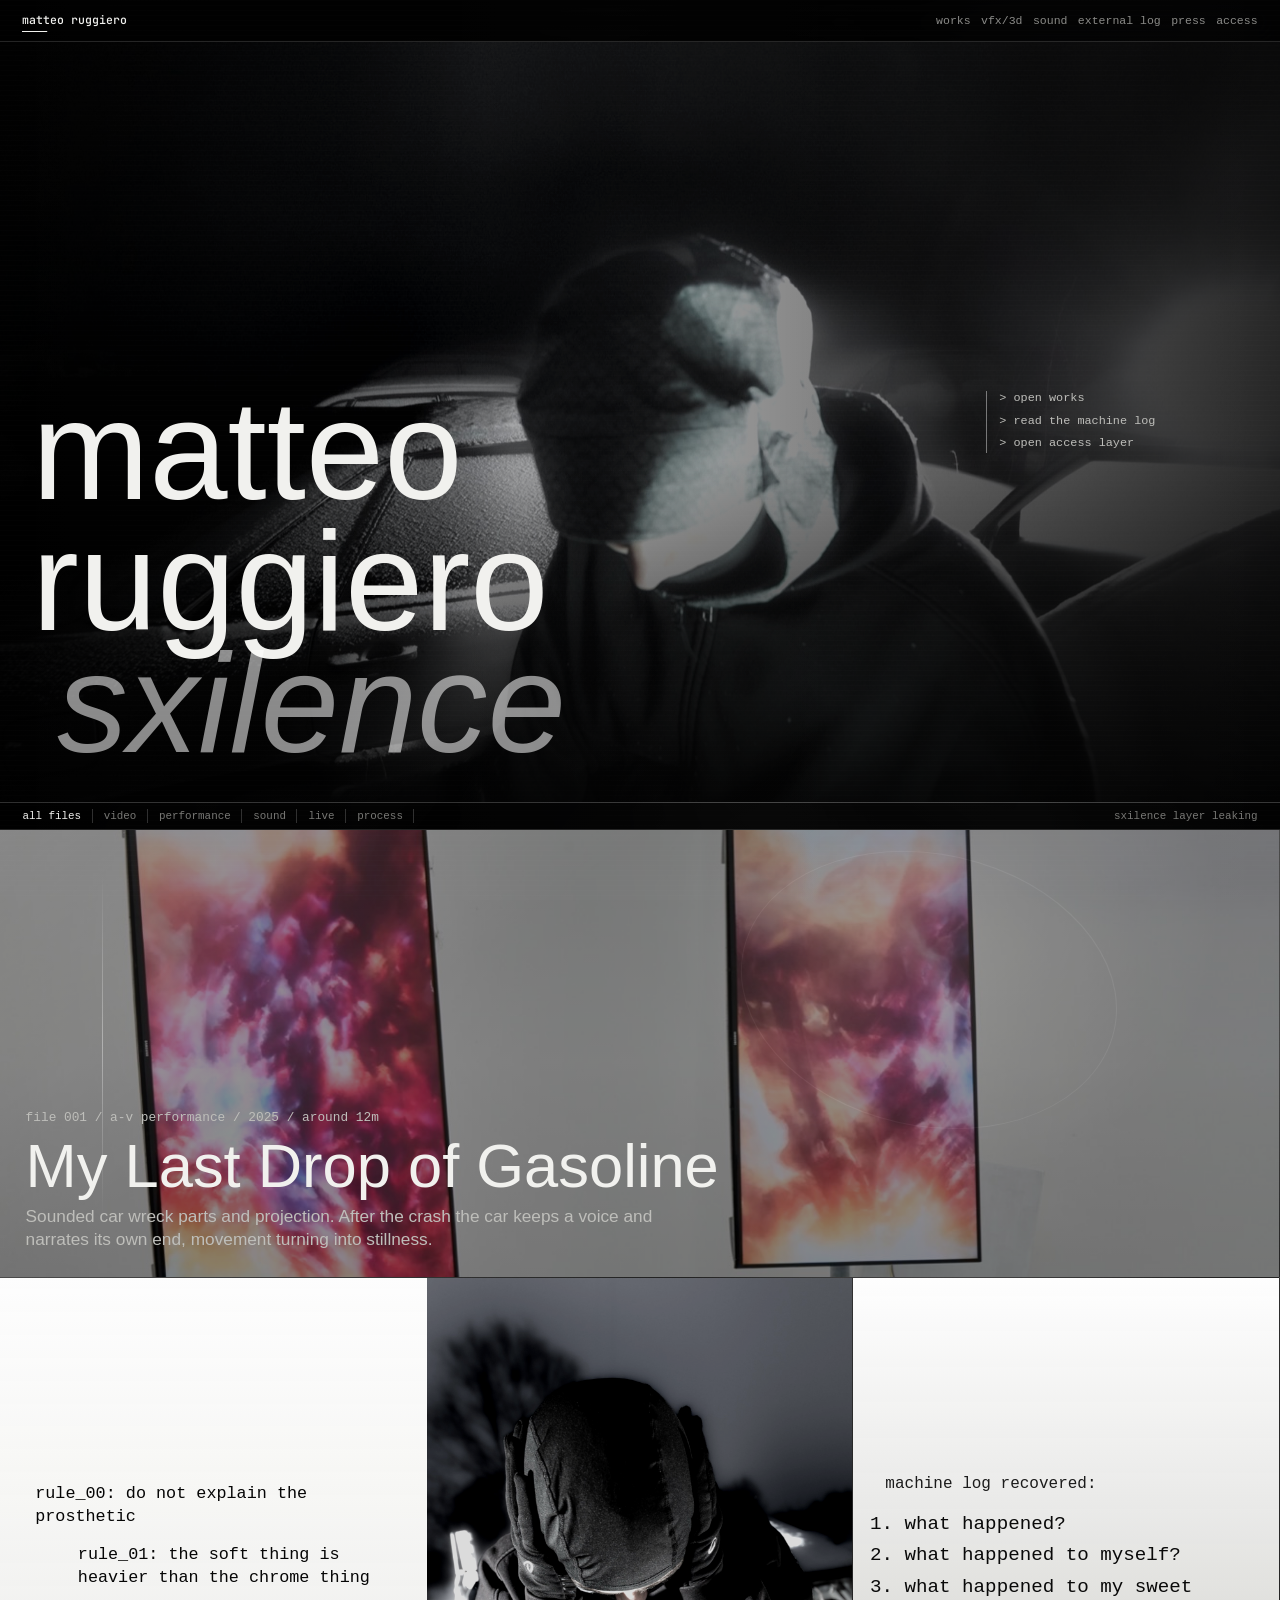
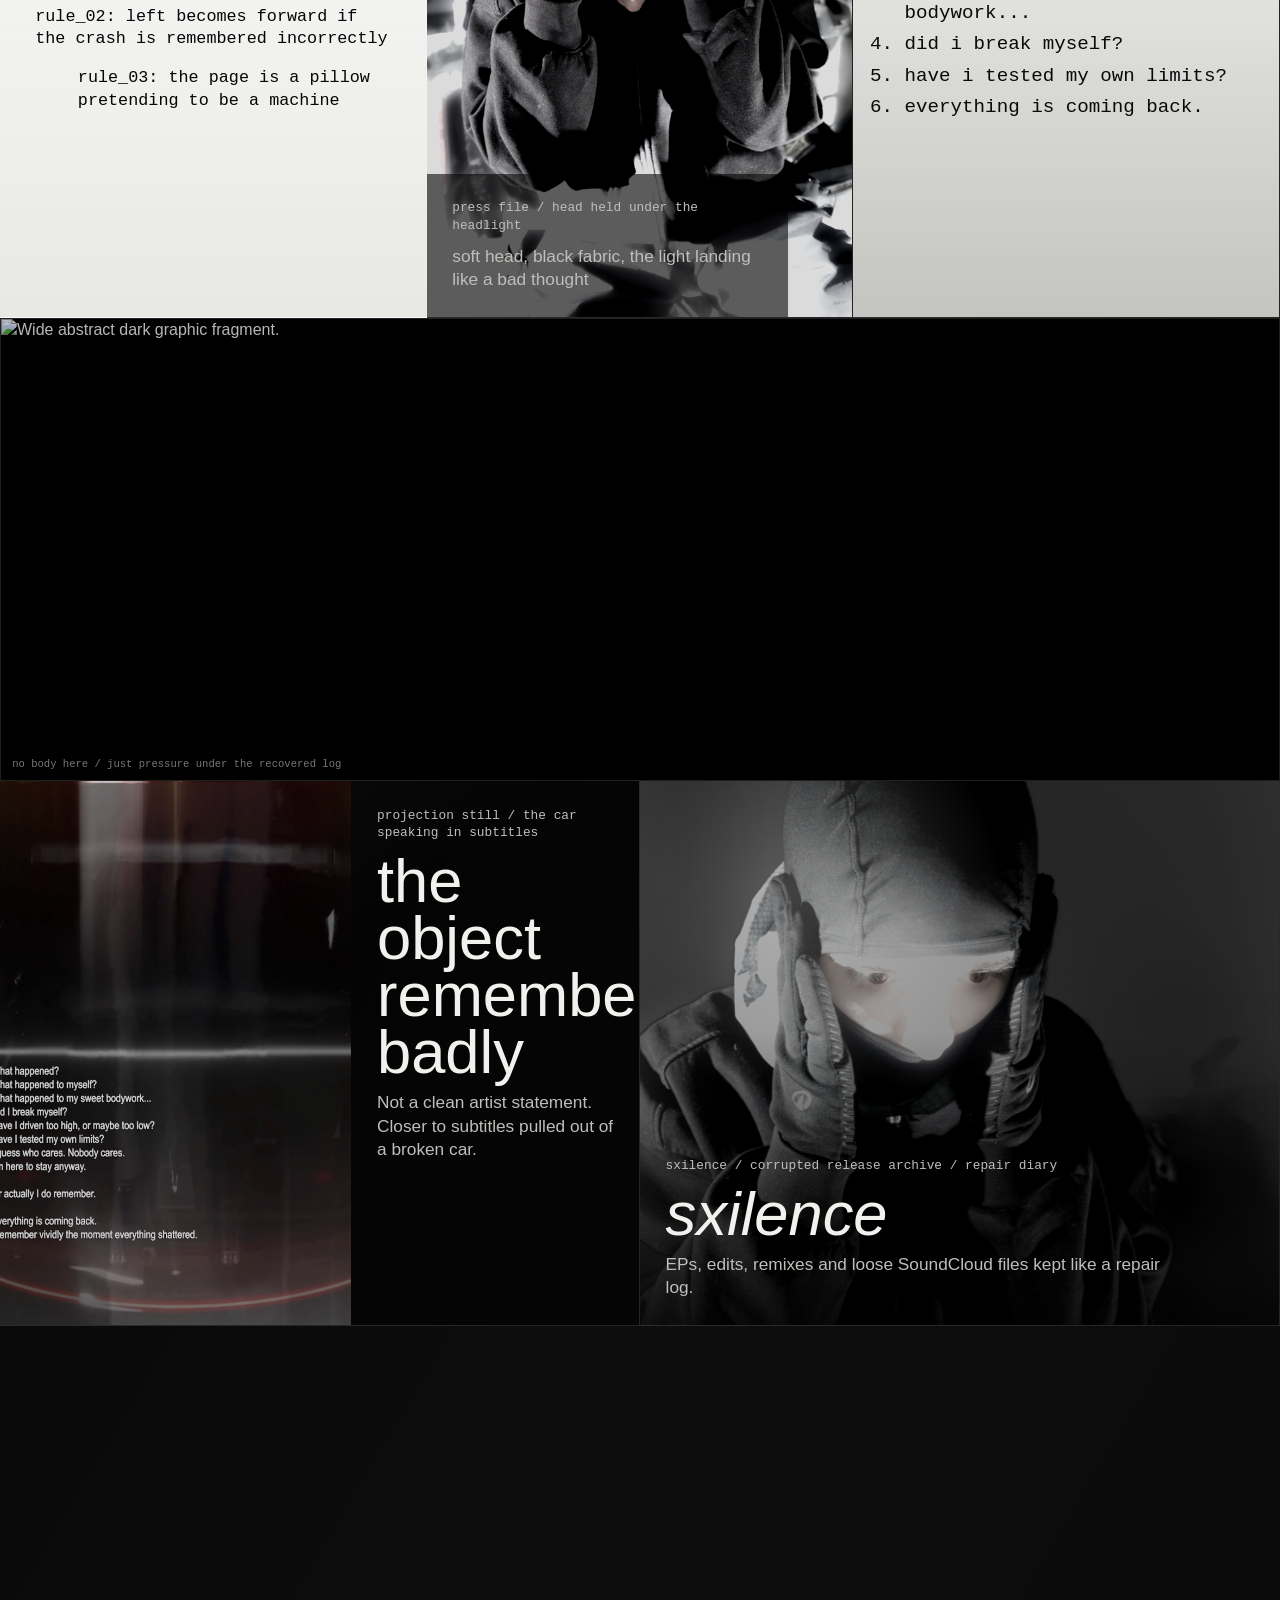
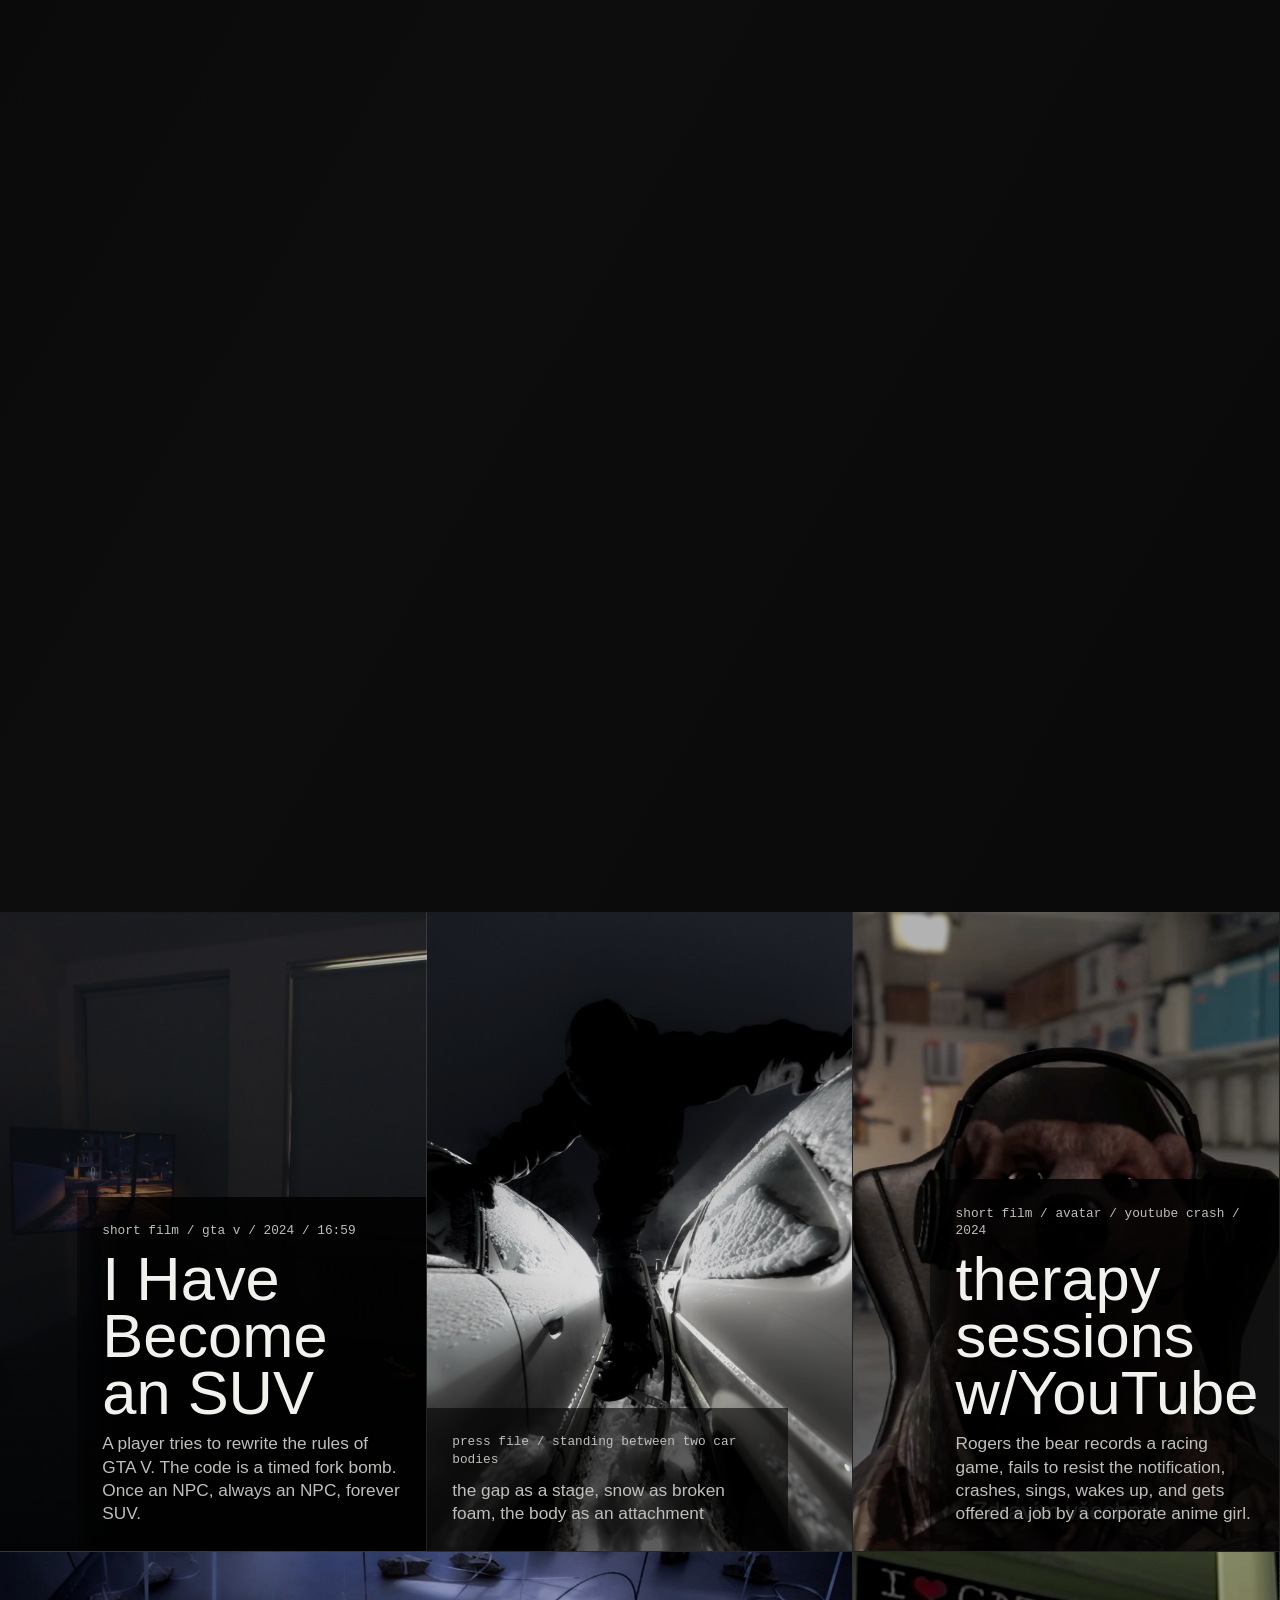
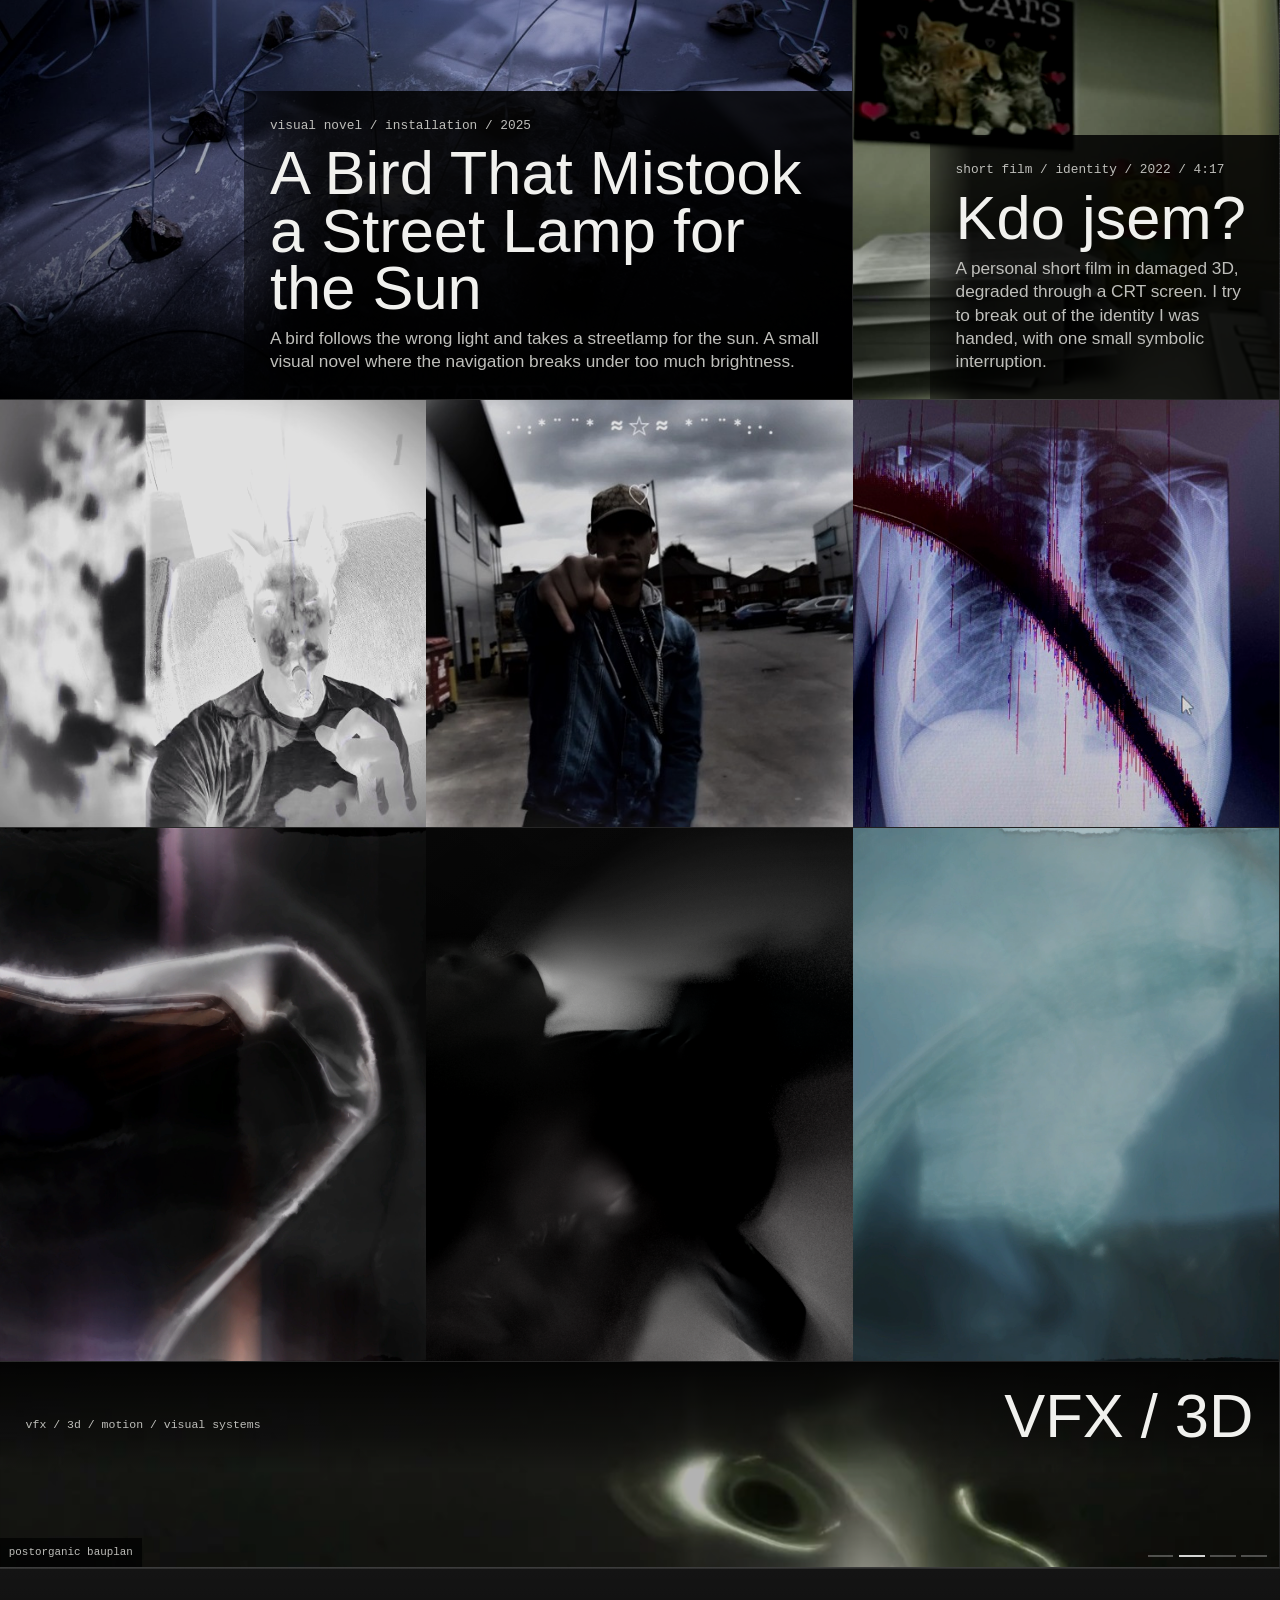
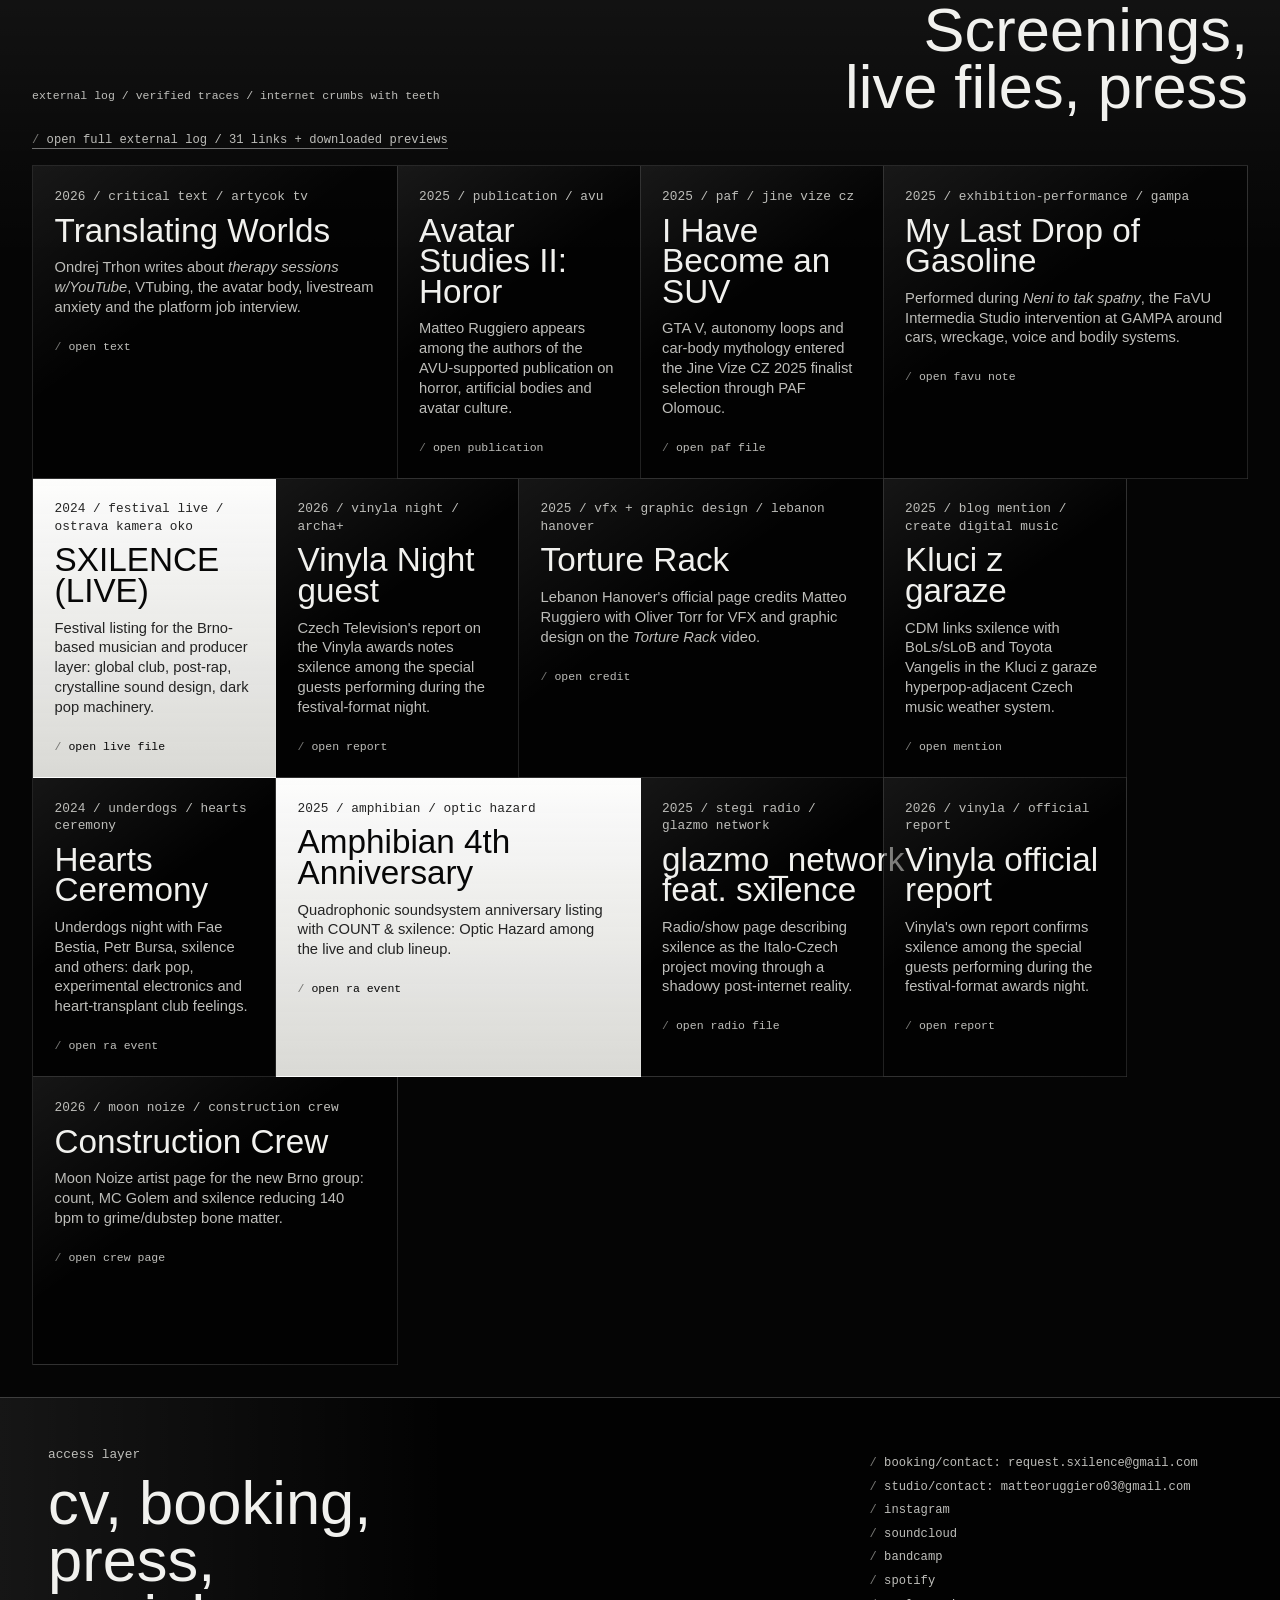
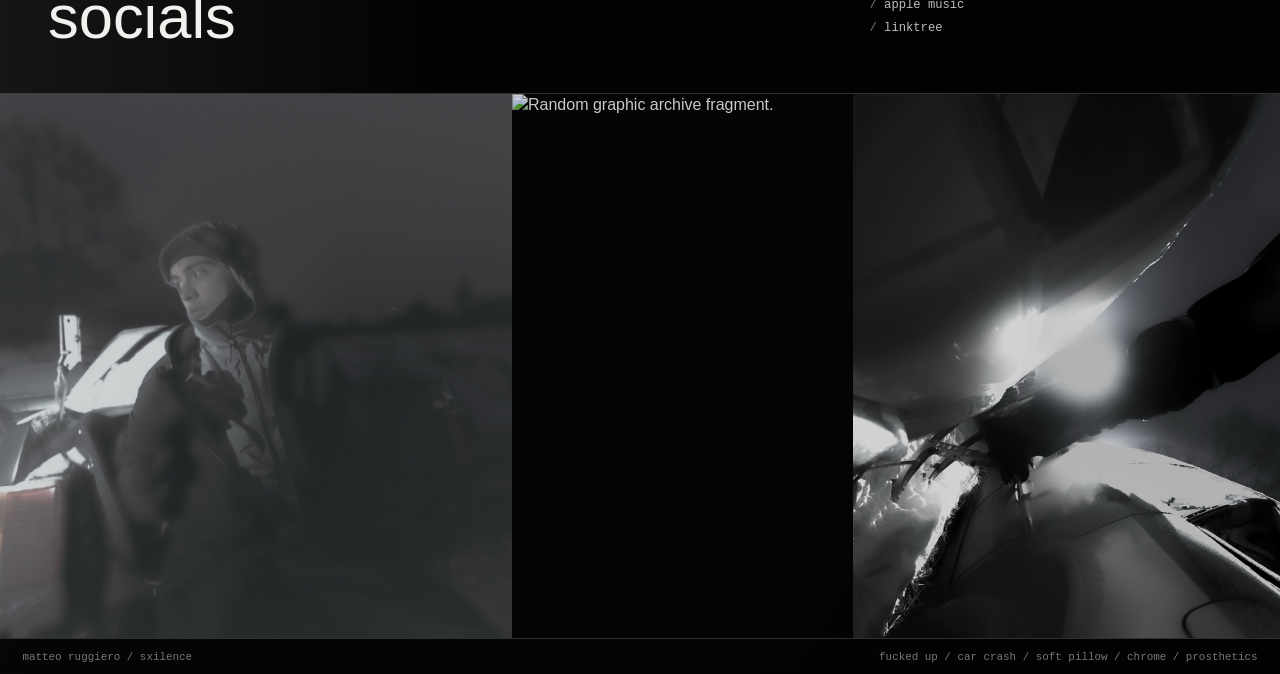
==== commit 3d926eba: "Optimize site media: resize oversized images, opaque PNG -> JPEG - Resized all images over 2000px lo" ====
--- a/index.html
+++ b/index.html
@@ -129,7 +129,7 @@
         </article>
 
         <article class="bleed-entry menu-block" data-tags="performance sound device sxilence process live">
-          <img class="entry-bg" src="assets/app-whisperer/wheel-cap.png" alt="Black wheel cap instrument with flames from The App Whisperer.">
+          <img class="entry-bg" src="assets/app-whisperer/wheel-cap.jpg" alt="Black wheel cap instrument with flames from The App Whisperer.">
           <div class="dvd-menu">
             <p>modular performance / 2026 / living system</p>
             <h2><a href="works/the-app-whisperer.html">The App Whisperer</a></h2>
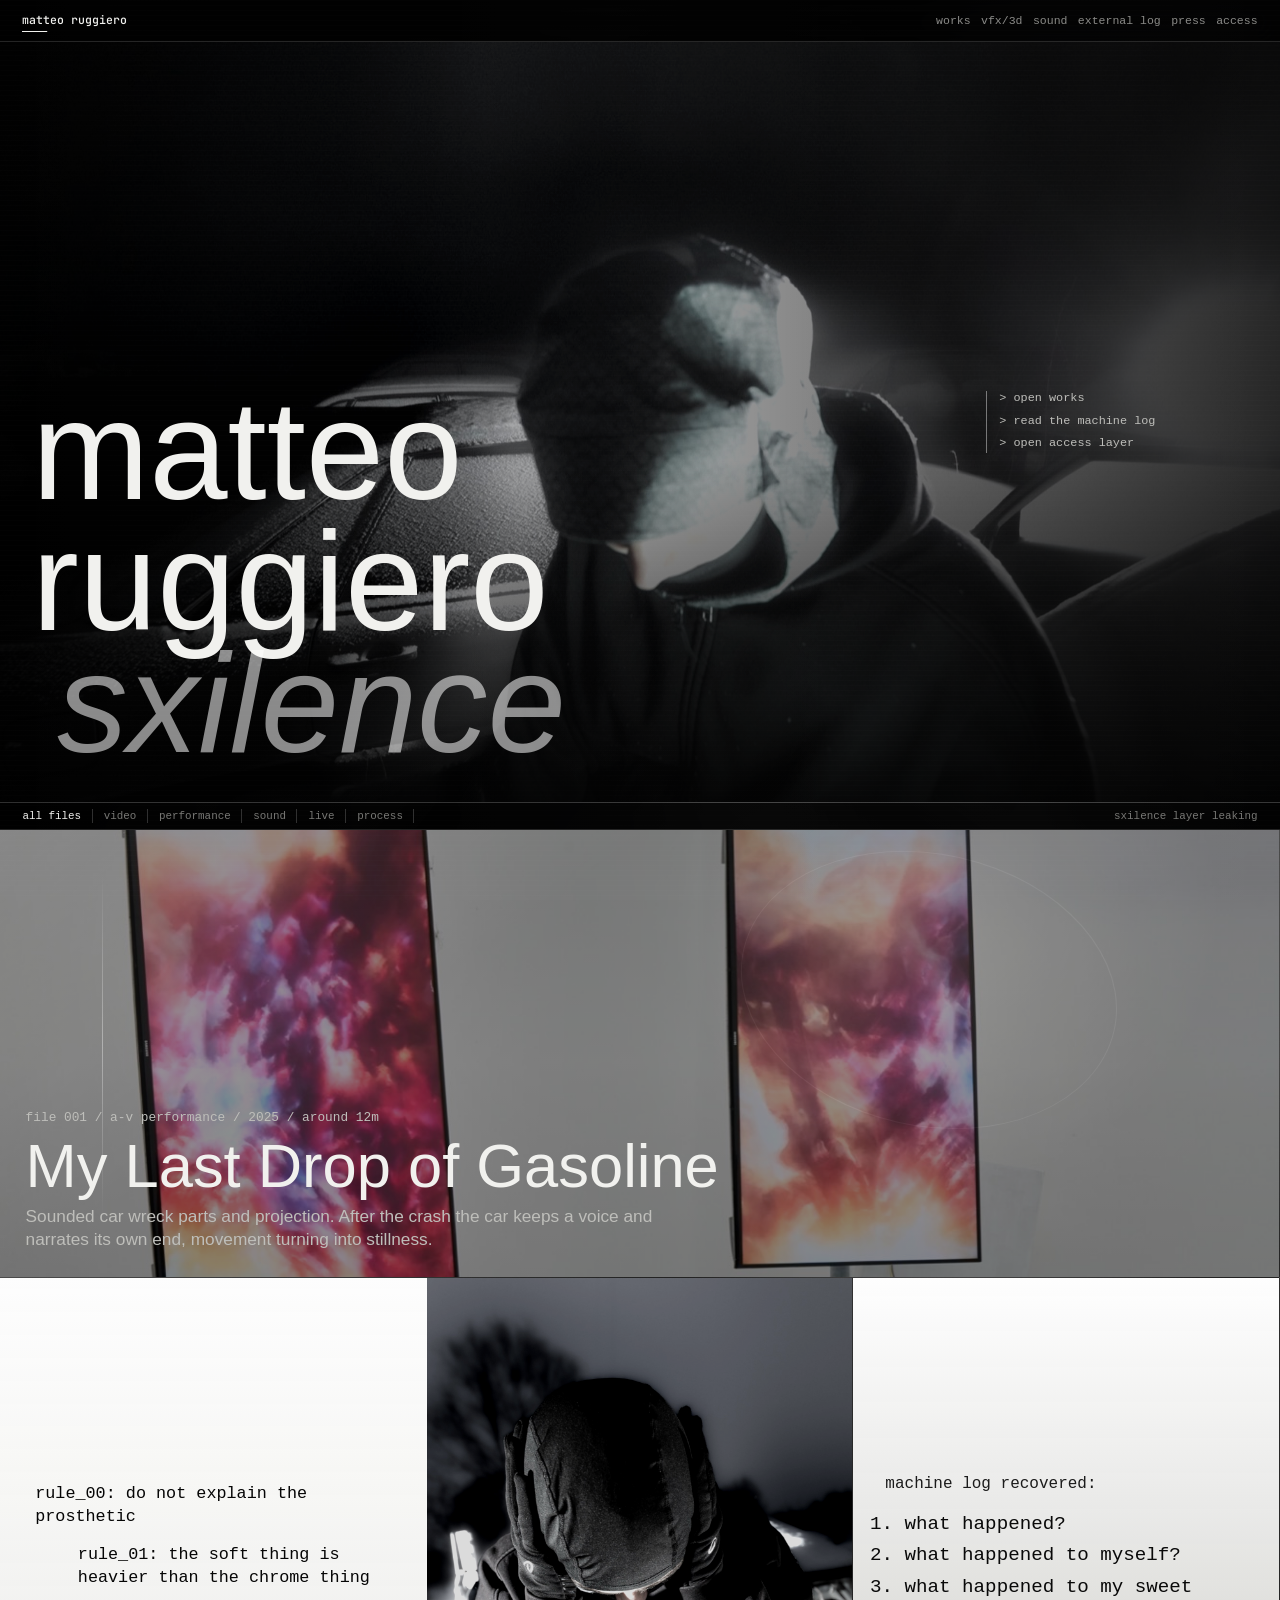
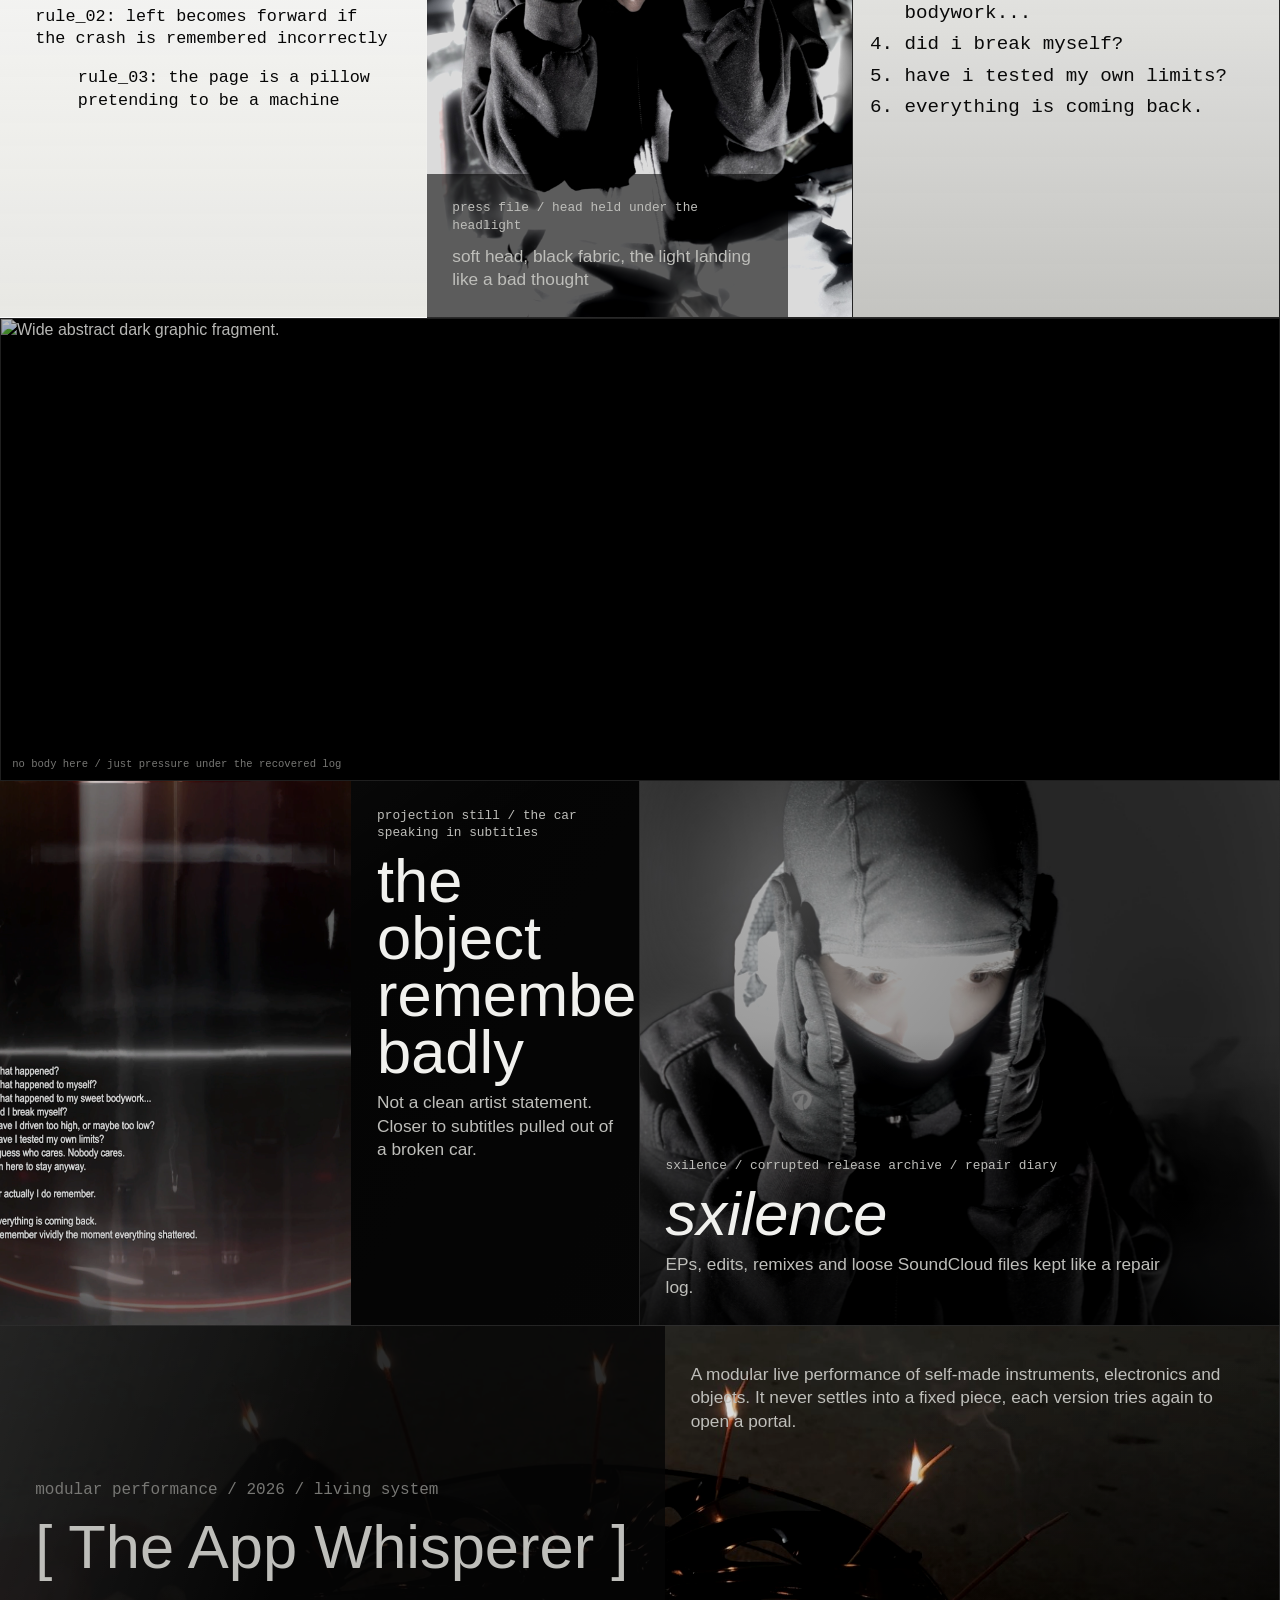
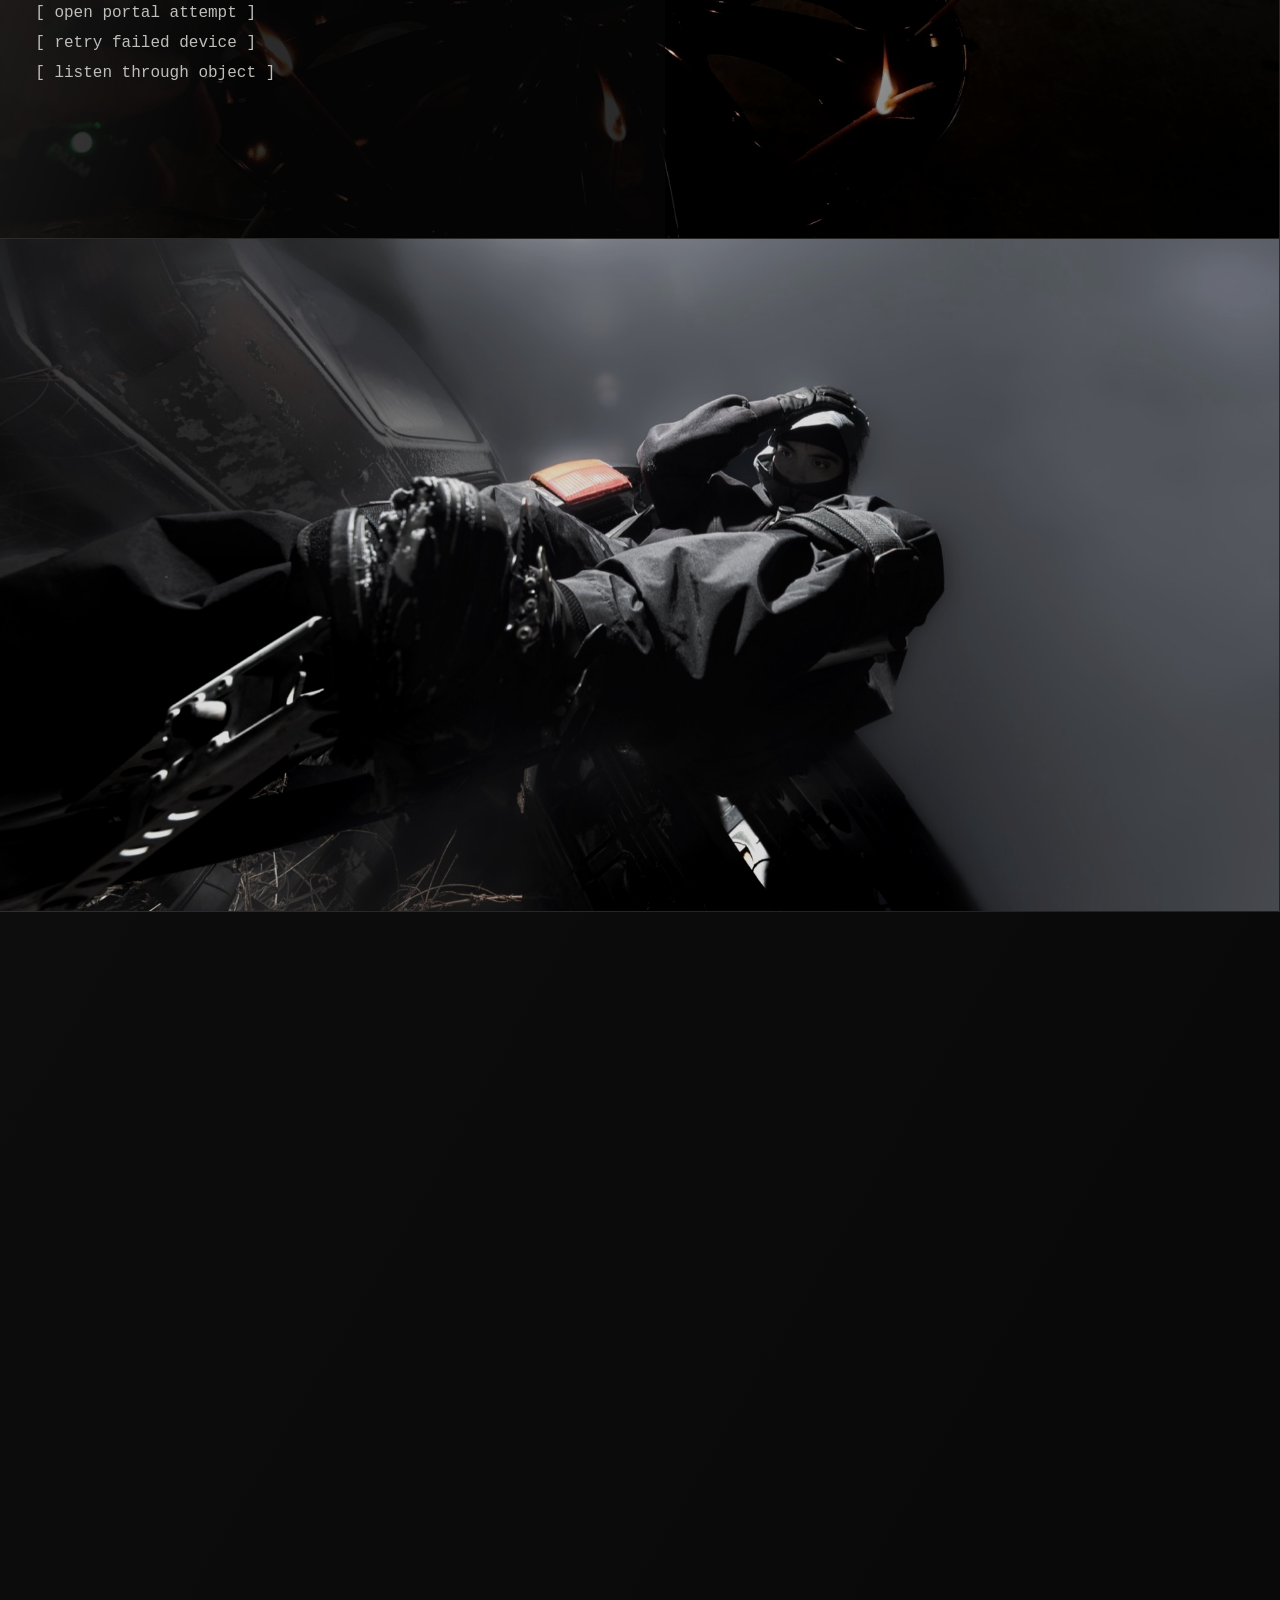
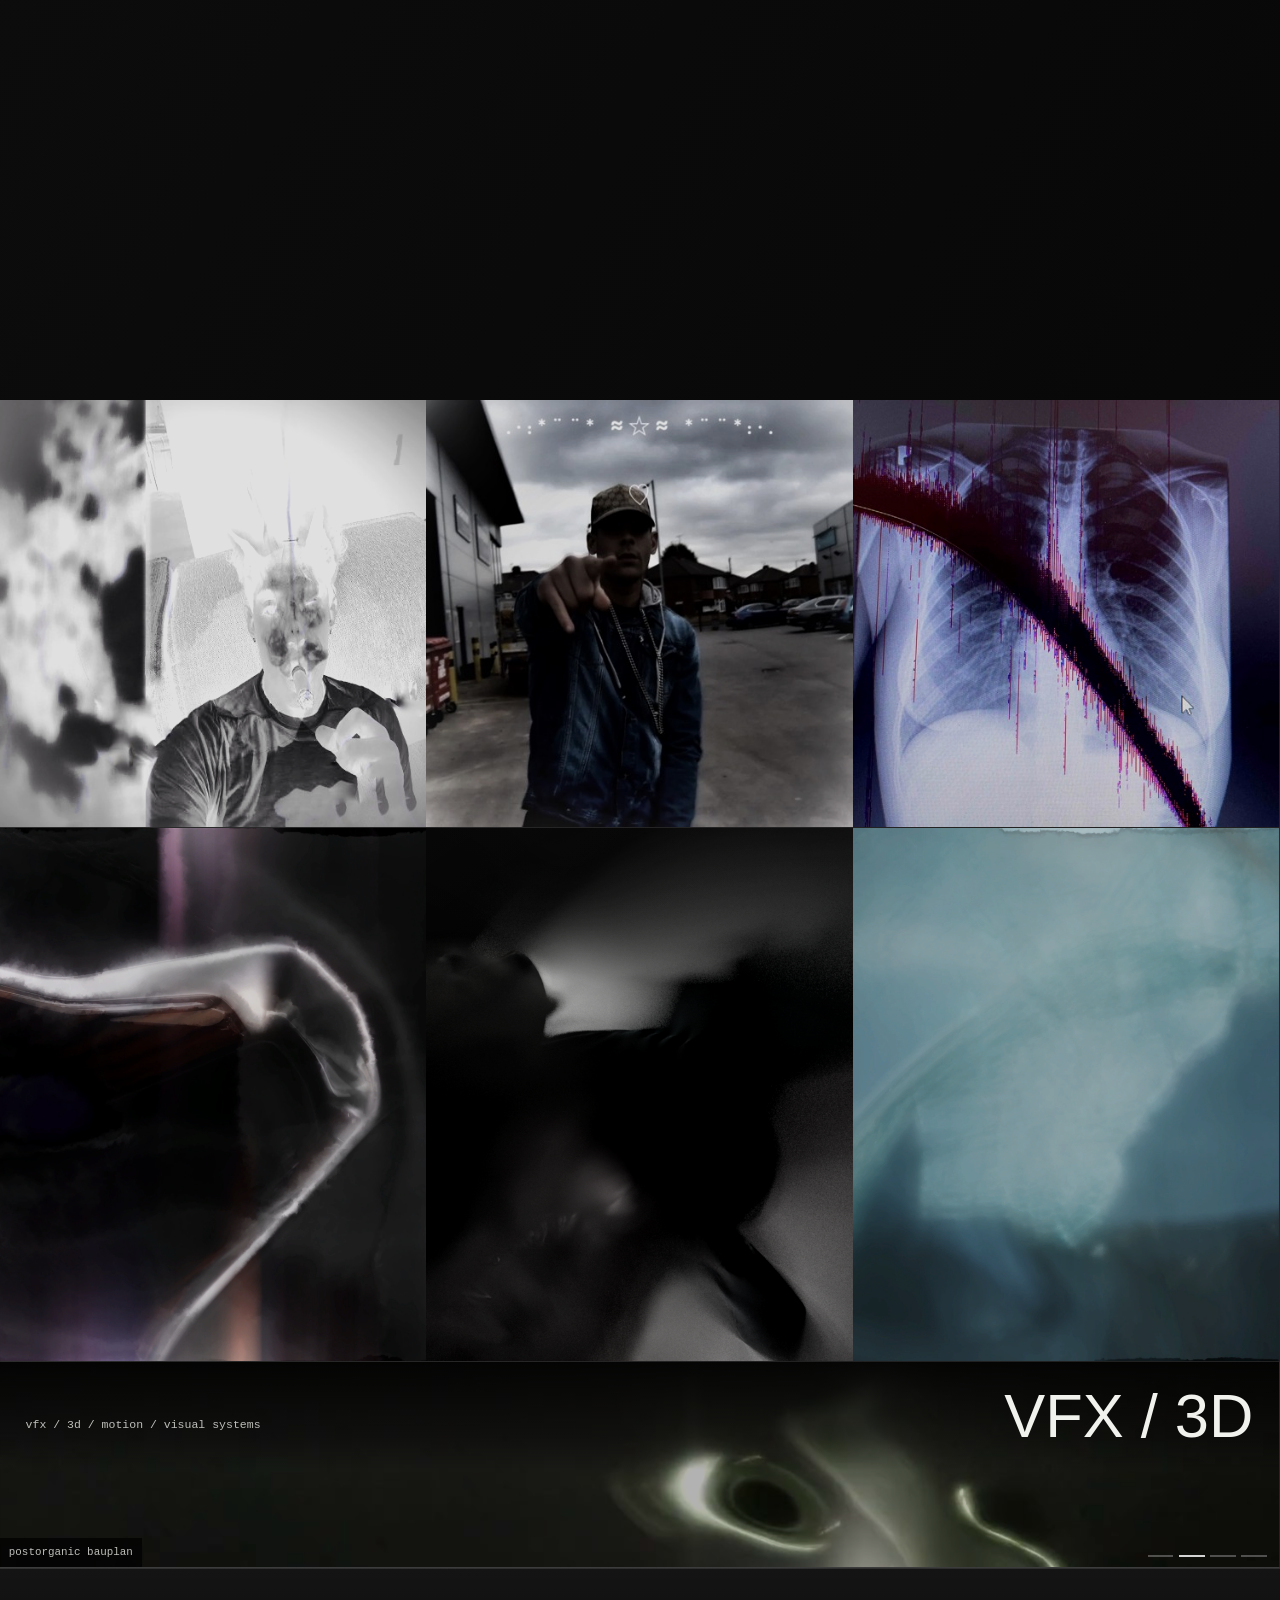
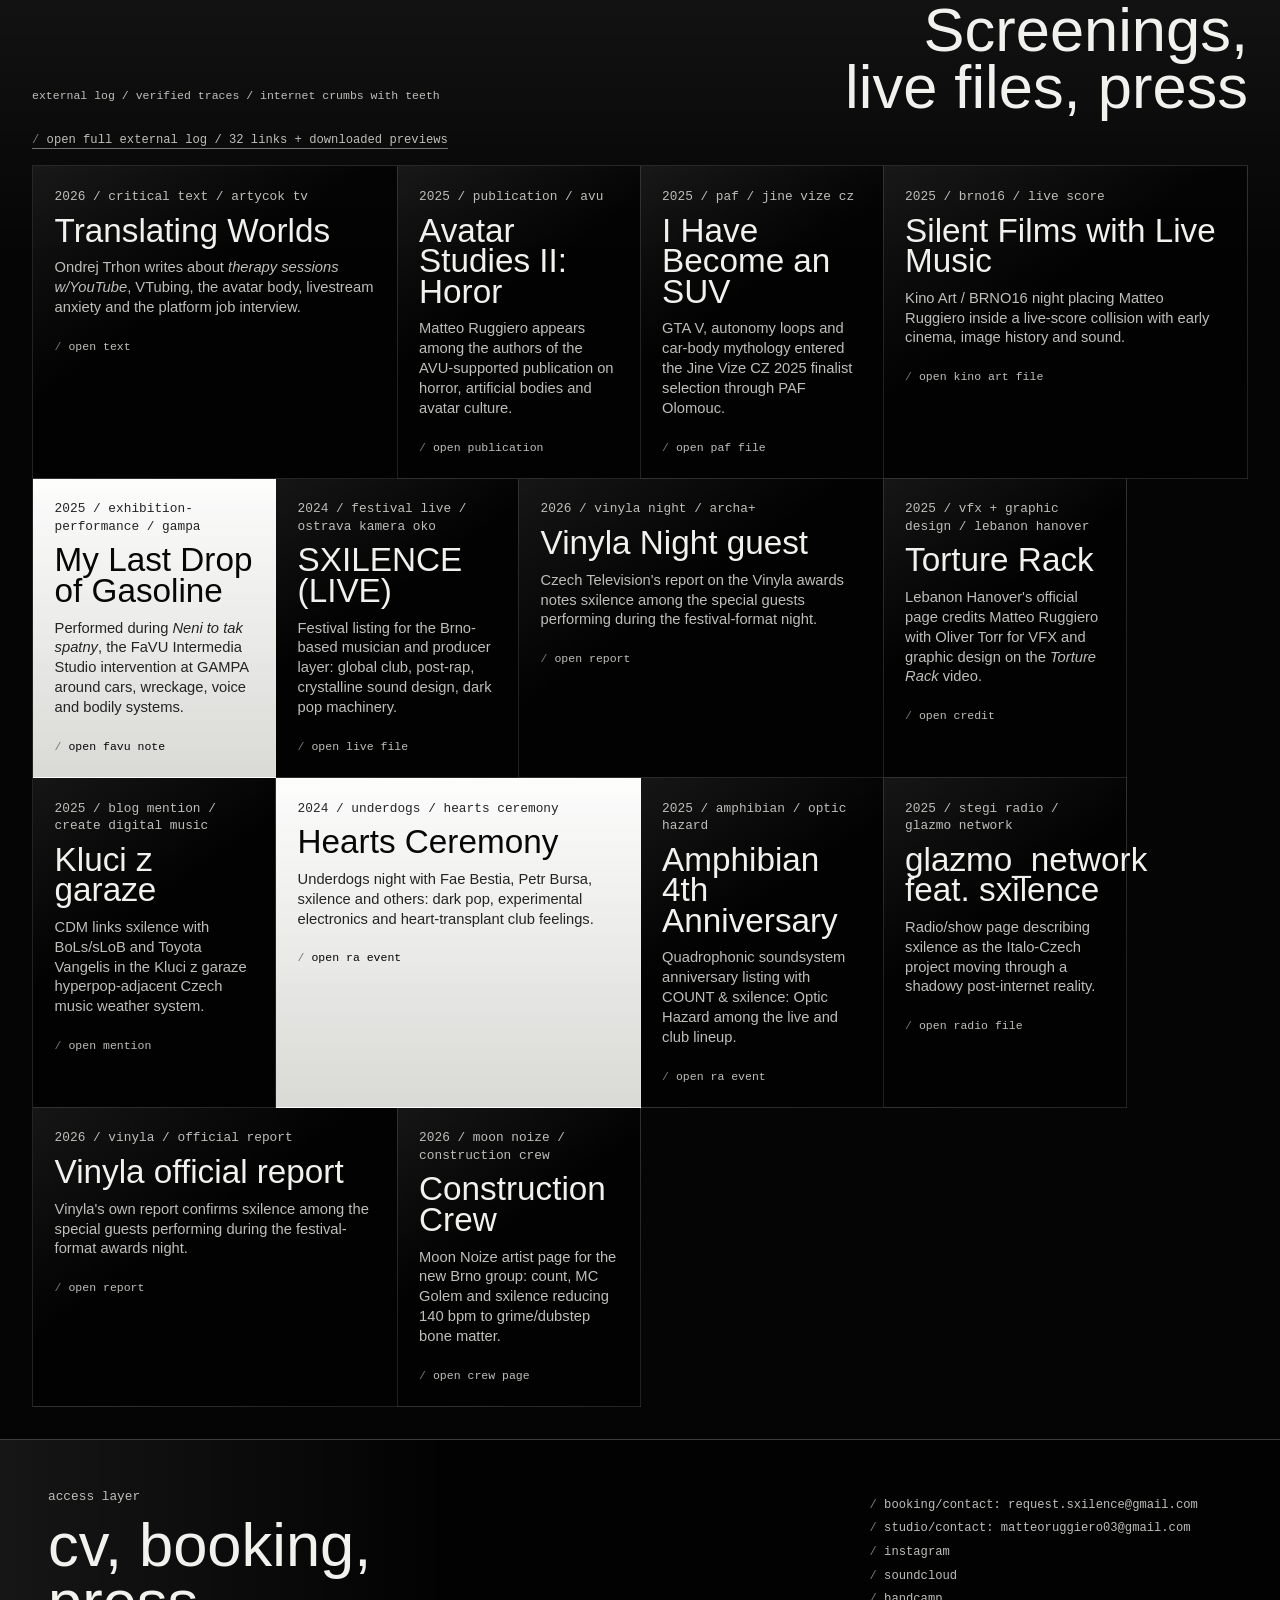
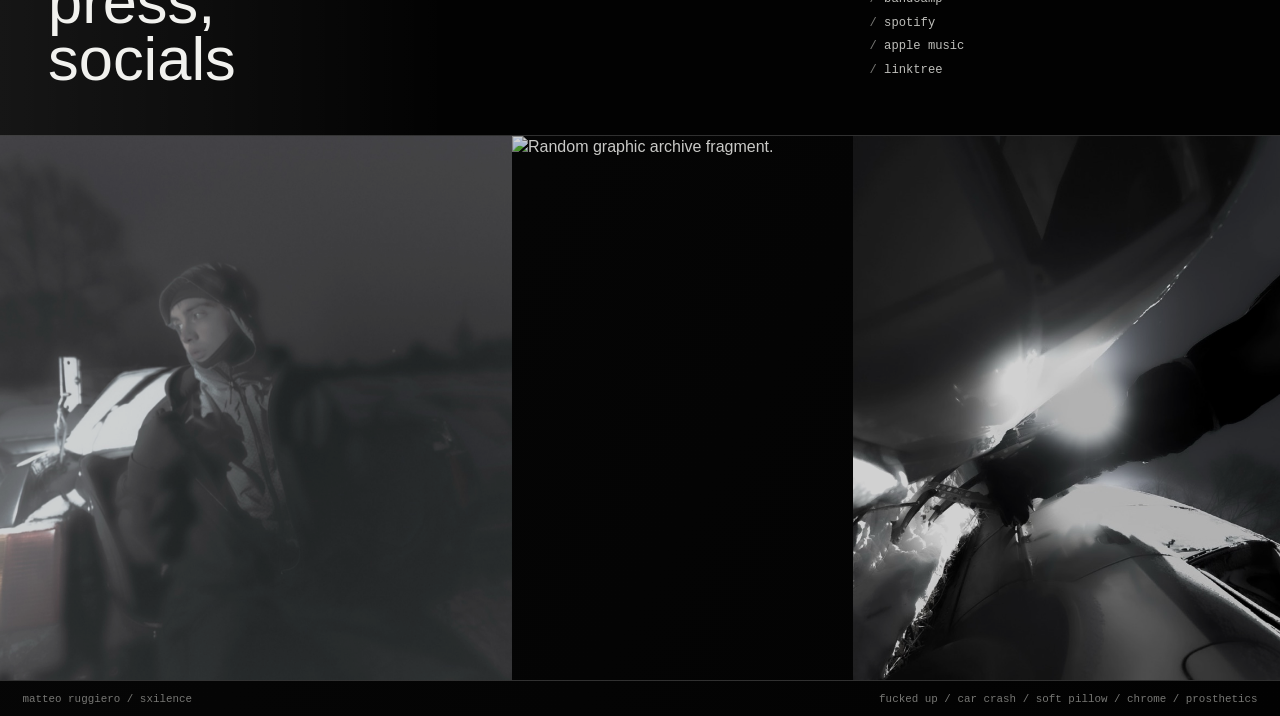
==== commit a50707c4: "Add silent films live-score trace" ====
--- a/index.html
+++ b/index.html
@@ -256,7 +256,7 @@
           <p class="kicker">external log / verified traces / internet crumbs with teeth</p>
           <h2>Screenings, live files, press</h2>
         </div>
-        <a class="external-more" href="external-log.html">open full external log / 31 links + downloaded previews</a>
+        <a class="external-more" href="external-log.html">open full external log / 32 links + downloaded previews</a>
 
         <div class="log-grid">
           <article class="log-card" data-tags="video screening press matteo">
@@ -285,6 +285,15 @@
               finalist selection through PAF Olomouc.
             </p>
             <a href="https://pifpaf.cz/events/paf-olomouc-2025/jine-vize-cz-2025/matteo-ruggiero-i-have-become-an-suv">open paf file</a>
+          </article>
+          <article class="log-card" data-tags="performance sound screening matteo">
+            <p class="machine-line">2025 / brno16 / live score</p>
+            <h3>Silent Films with Live Music</h3>
+            <p>
+              Kino Art / BRNO16 night placing Matteo Ruggiero inside a live-score
+              collision with early cinema, image history and sound.
+            </p>
+            <a href="https://www.kinoart.cz/en/programme/silent-films-with-live-music-seashell-and-the-clergyman-and-ghosts-before-breakfast/2025/10/05/1930">open kino art file</a>
           </article>
           <article class="log-card" data-tags="performance sound live sxilence">
             <p class="machine-line">2025 / exhibition-performance / gampa</p>
--- a/styles.css
+++ b/styles.css
@@ -1169,6 +1169,11 @@
   display: flex;
   flex-wrap: wrap;
   gap: 0.65rem;
+}
+
+.brand {
+  font-family: "JetBrains Mono", var(--mono);
+  font-weight: 500;
 }
 
 .brand .slash {
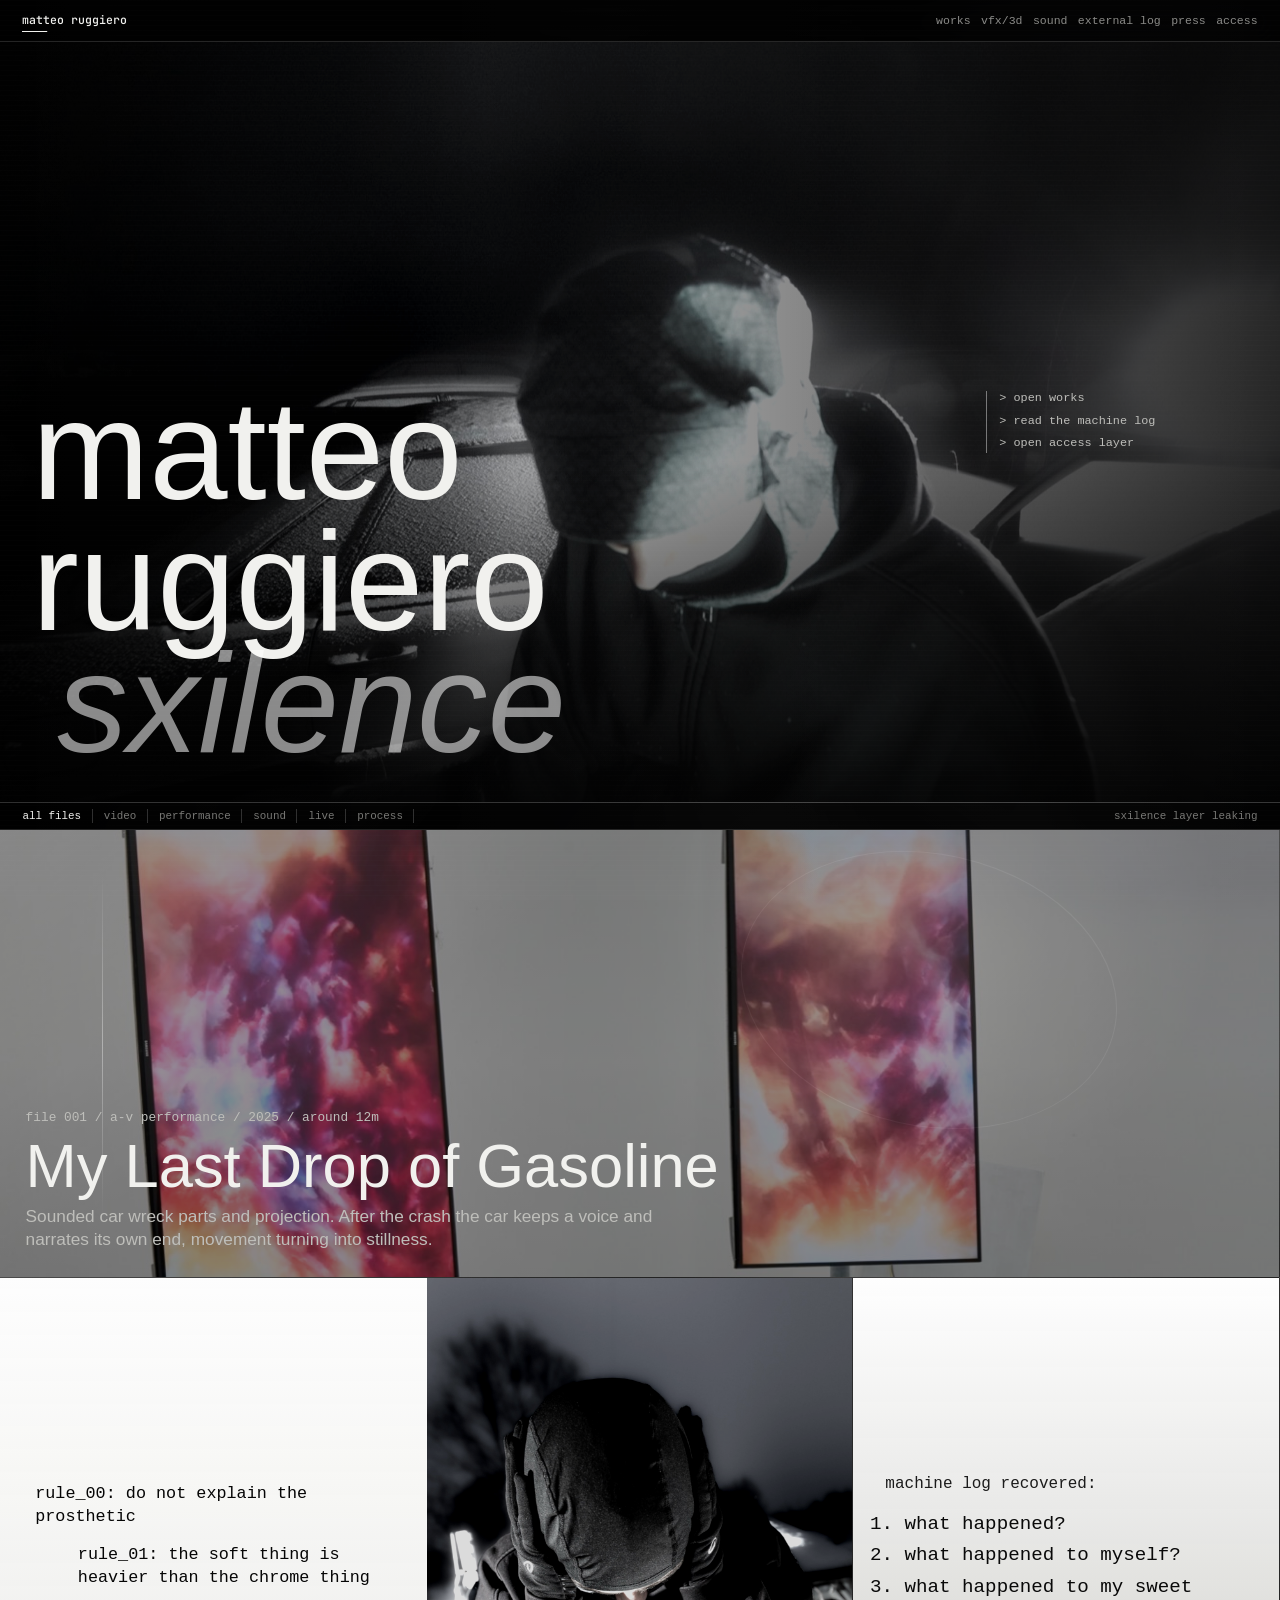
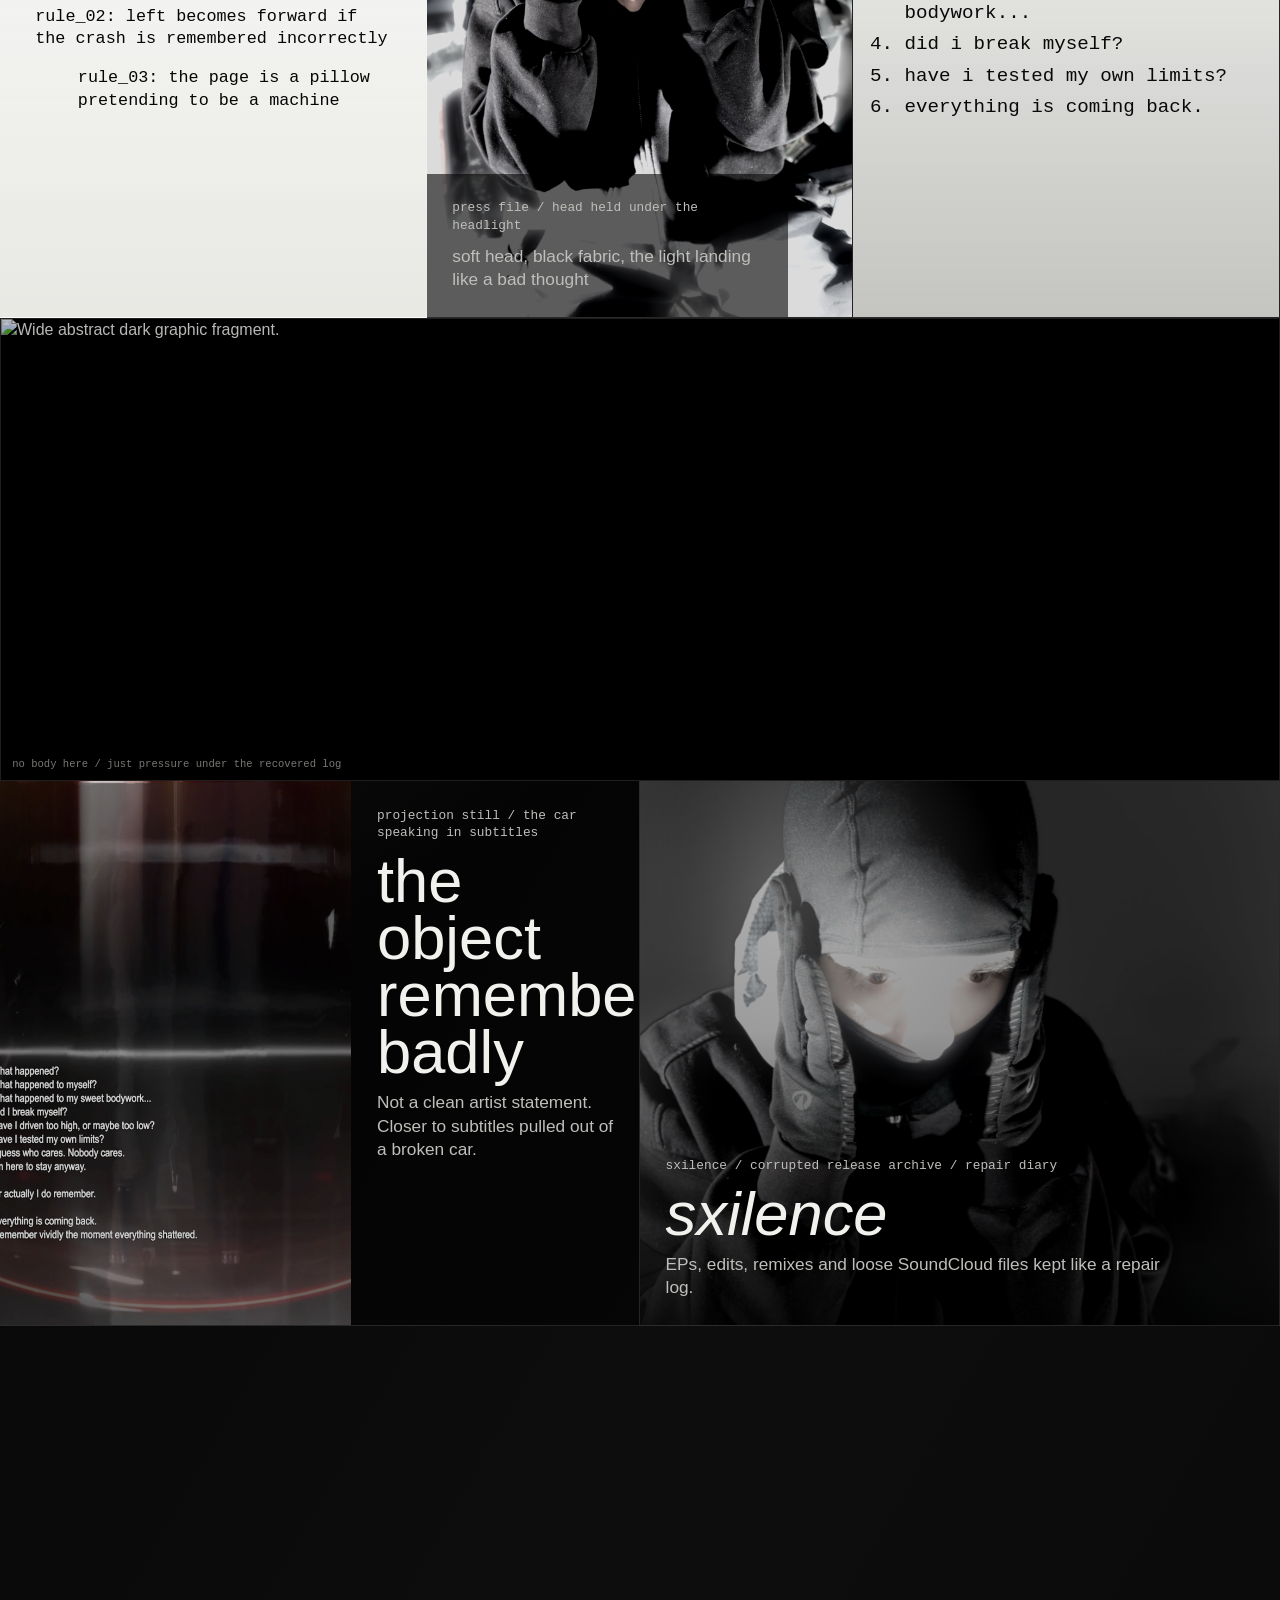
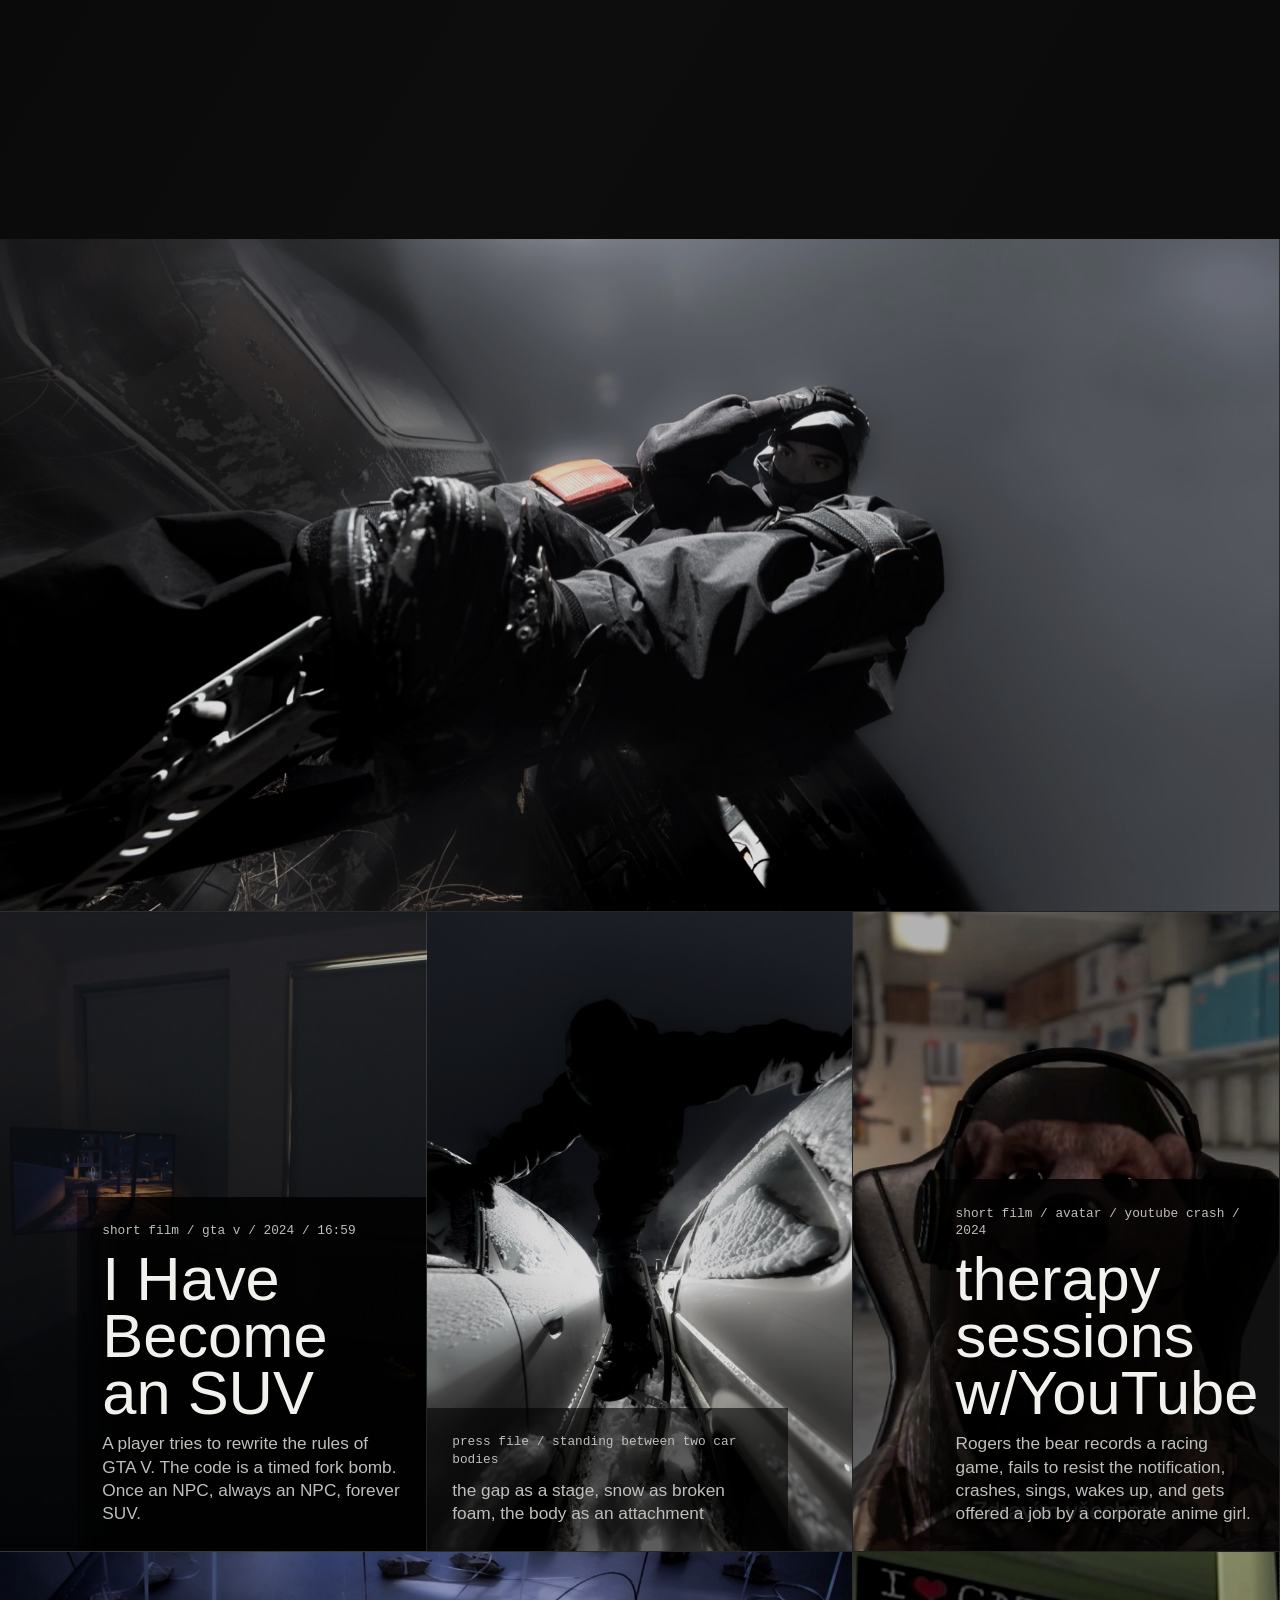
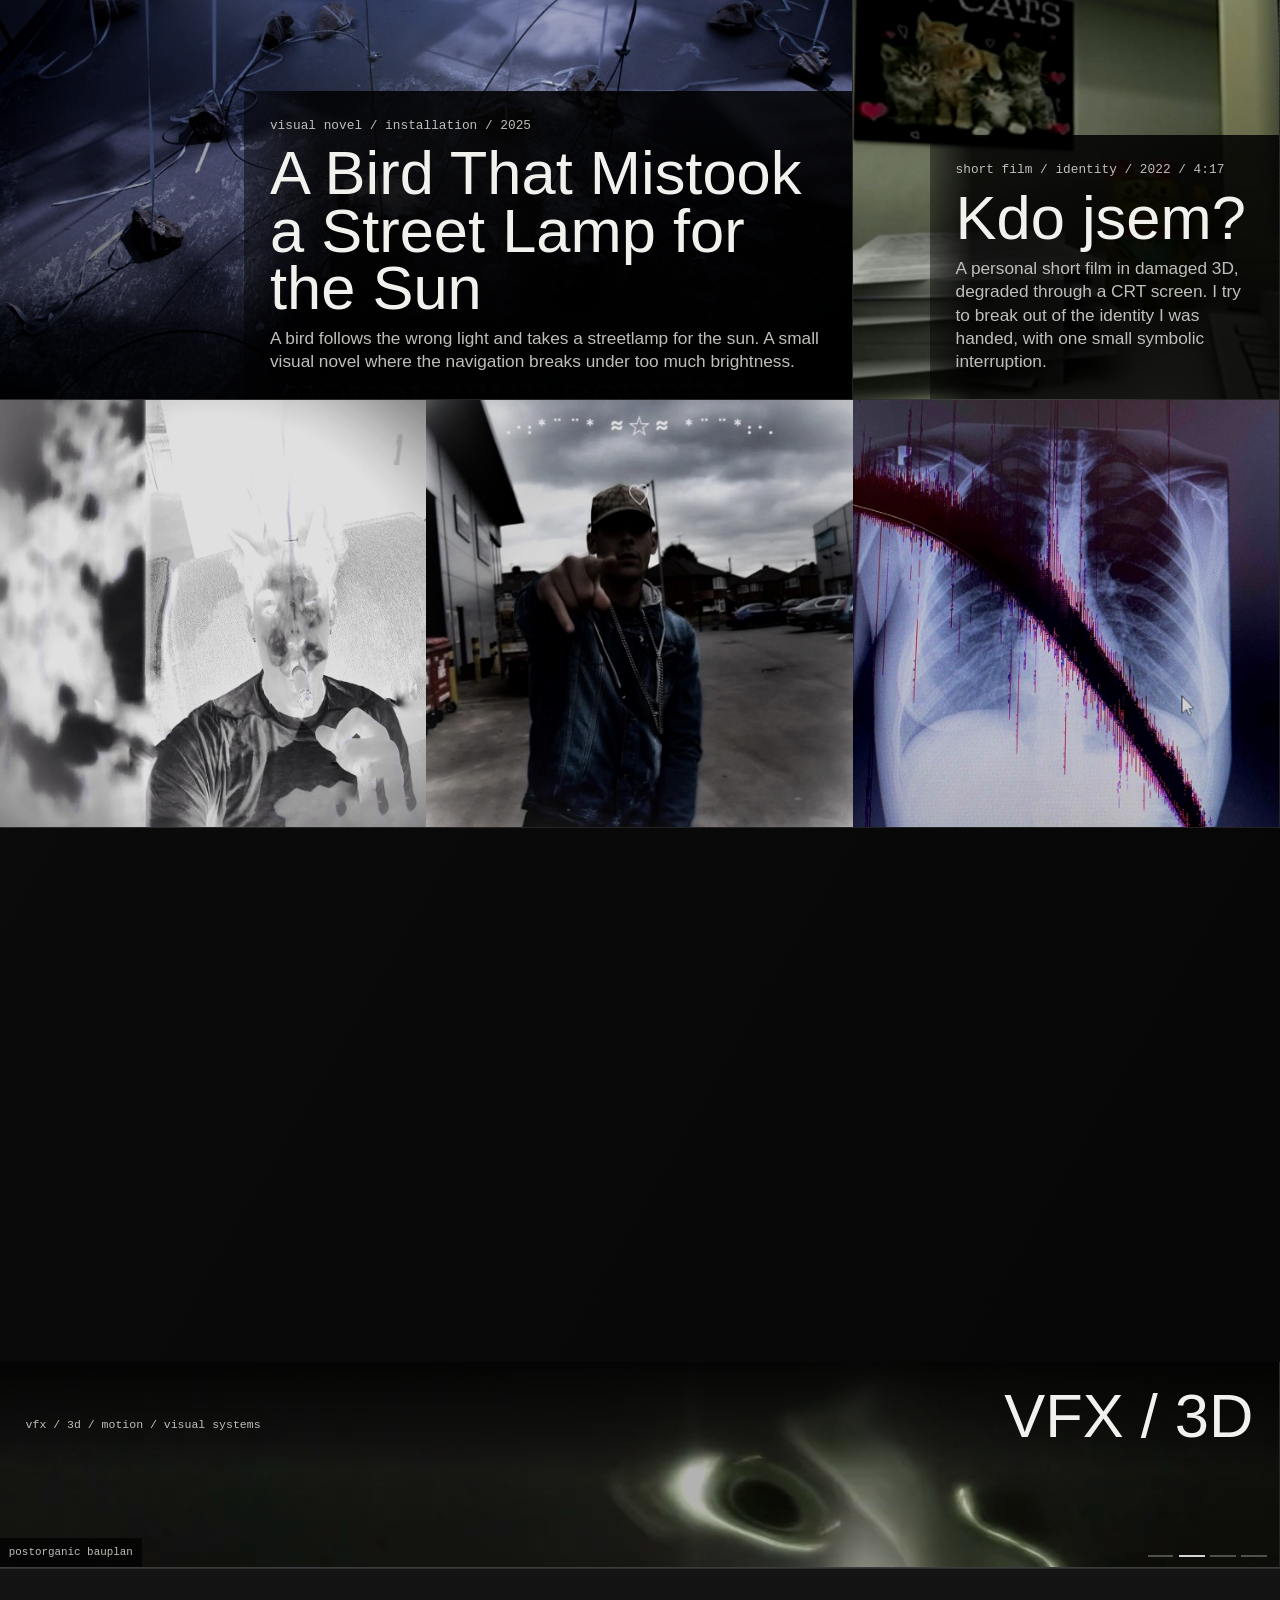
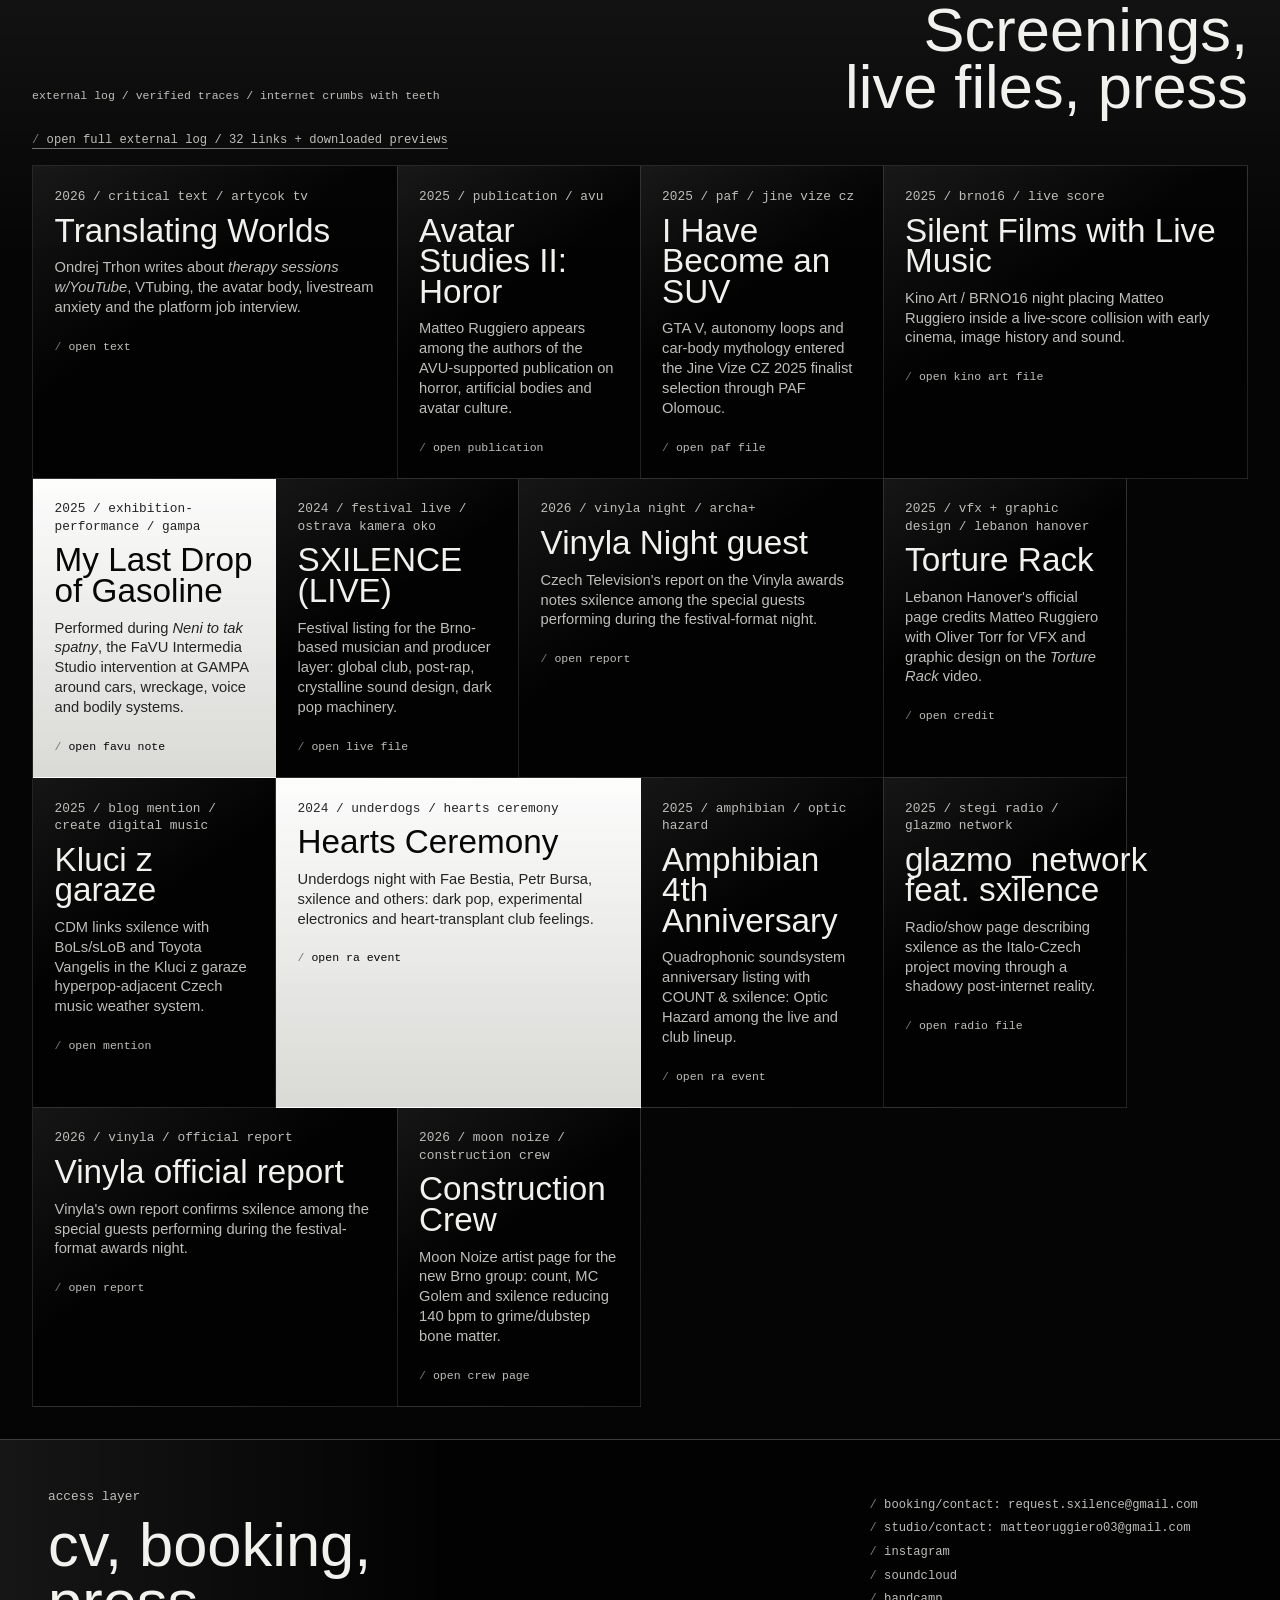
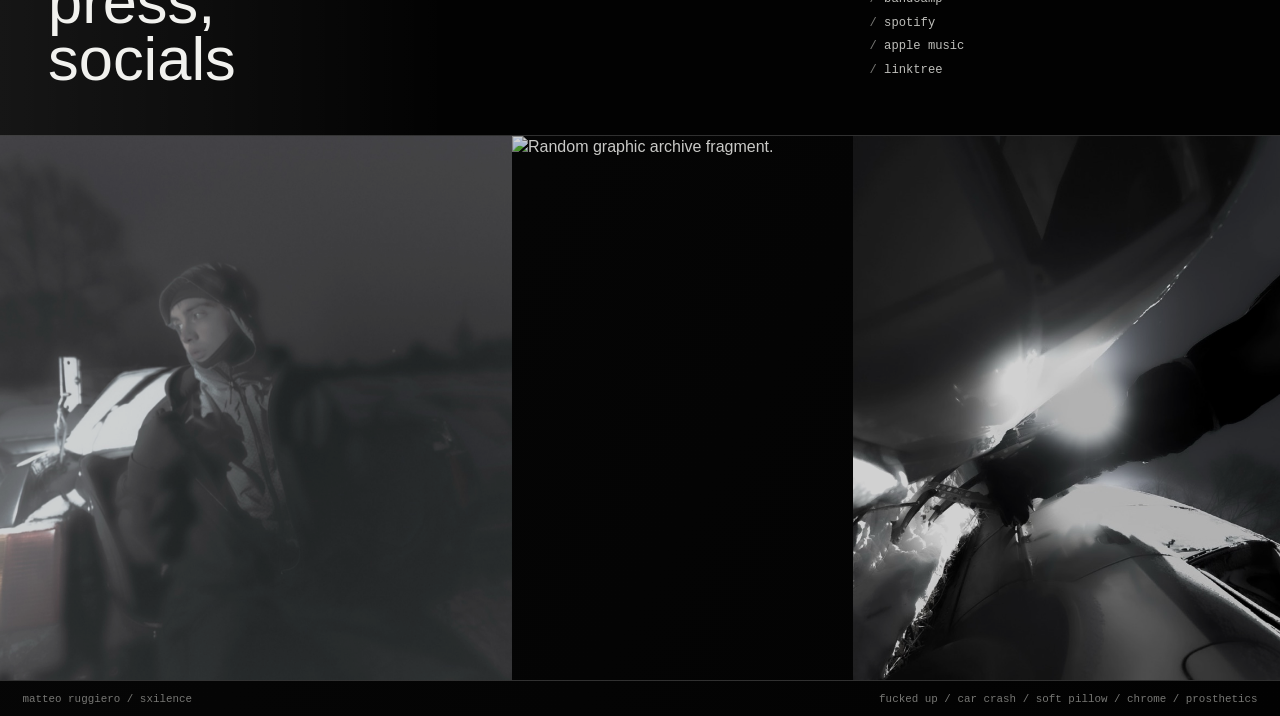
==== commit 774f5eb1: "Add star favicon" ====
--- a/index.html
+++ b/index.html
@@ -4,6 +4,7 @@
     <meta charset="utf-8">
     <meta name="viewport" content="width=device-width, initial-scale=1">
     <title>Matteo Ruggiero / sxilence</title>
+    <link rel="icon" type="image/png" href="/assets/randomgfx/Star2.png">
     <meta
       name="description"
       content="A broken archive for Matteo Ruggiero / sxilence: video, performance, sound, devices, music, text, and crash logic."
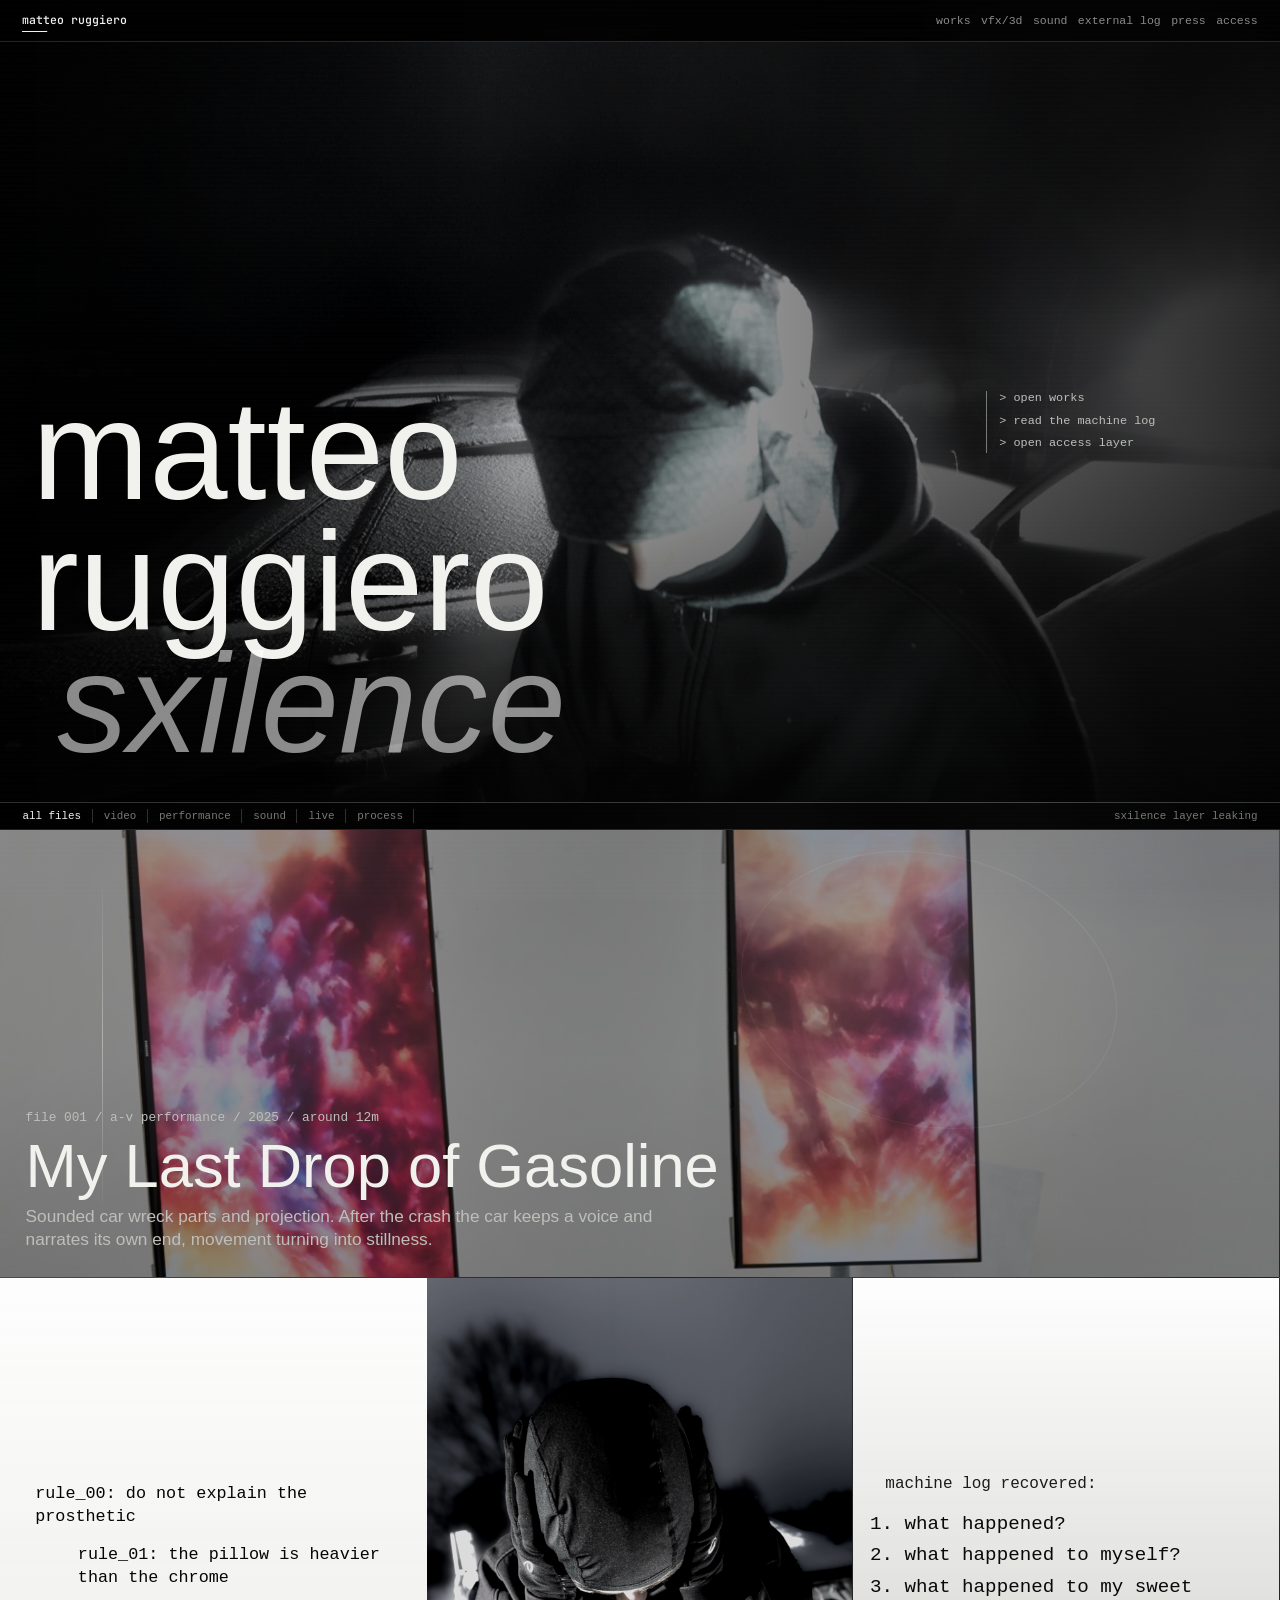
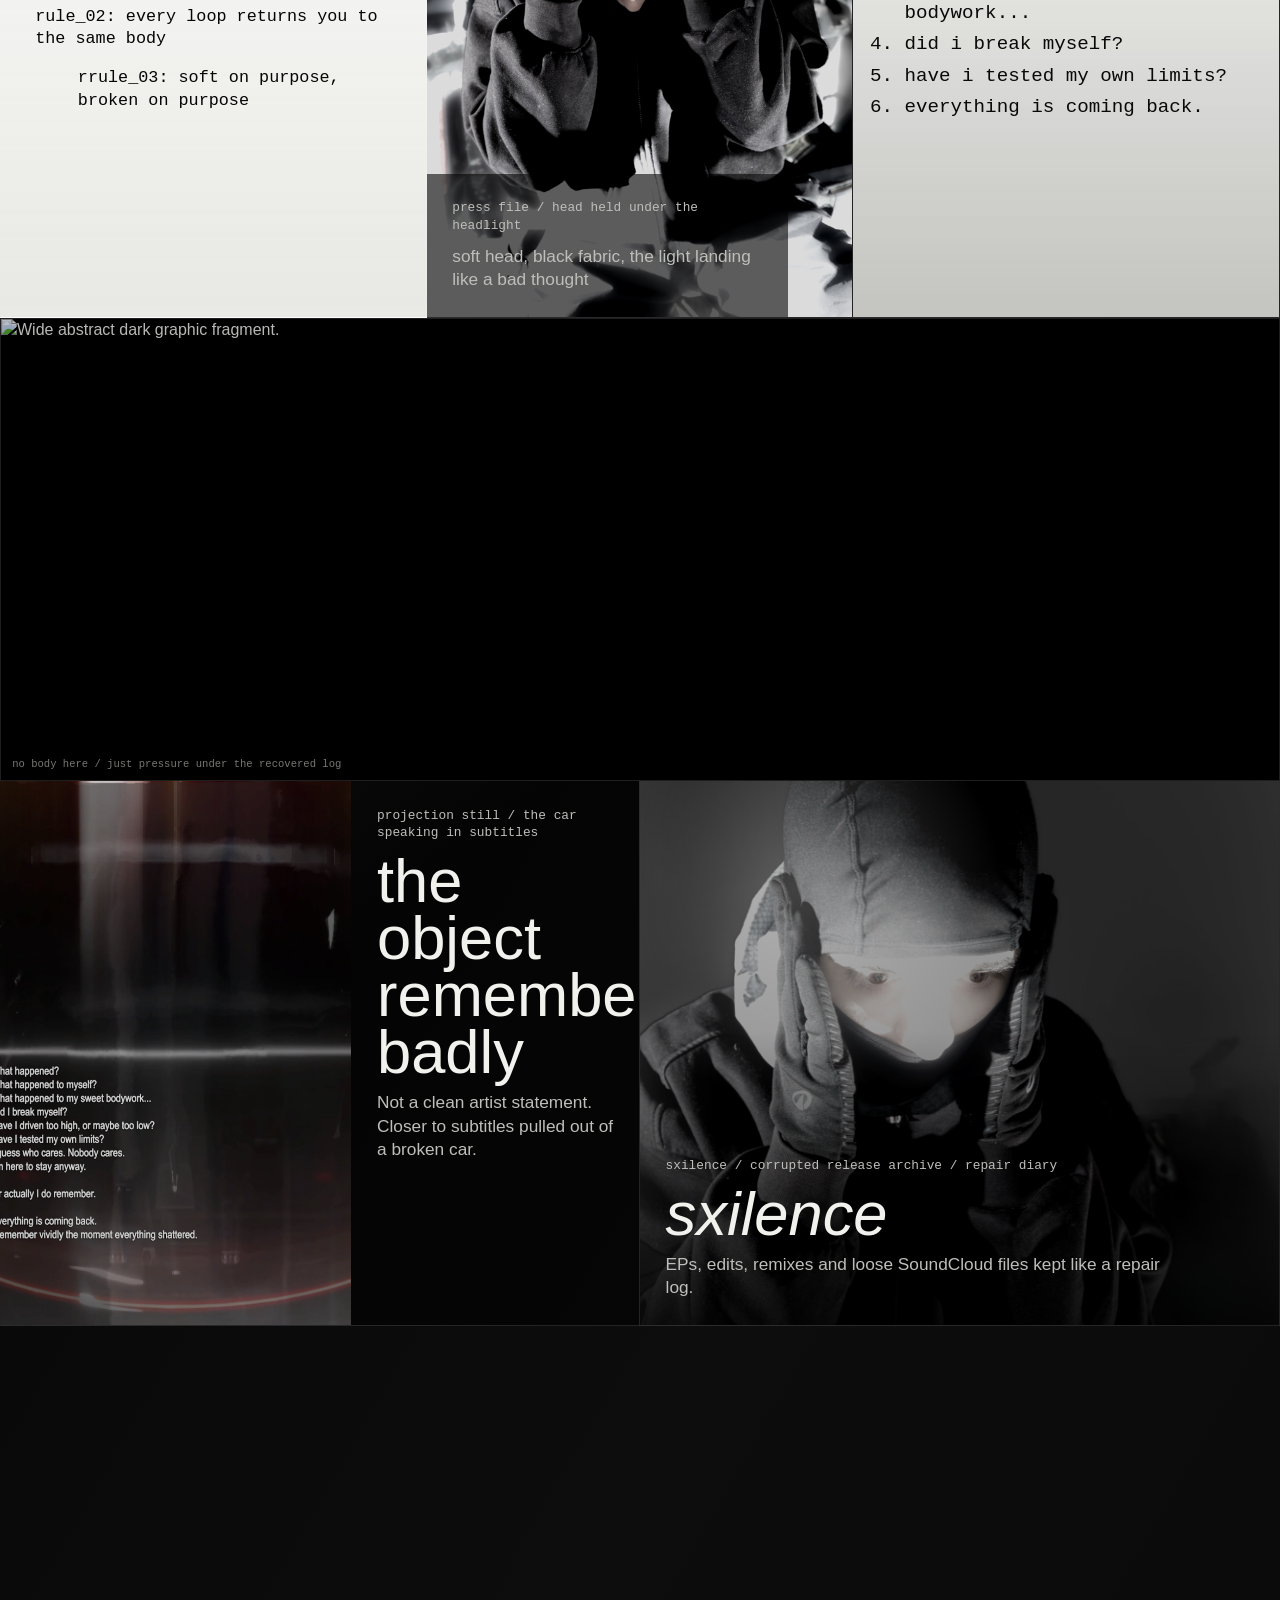
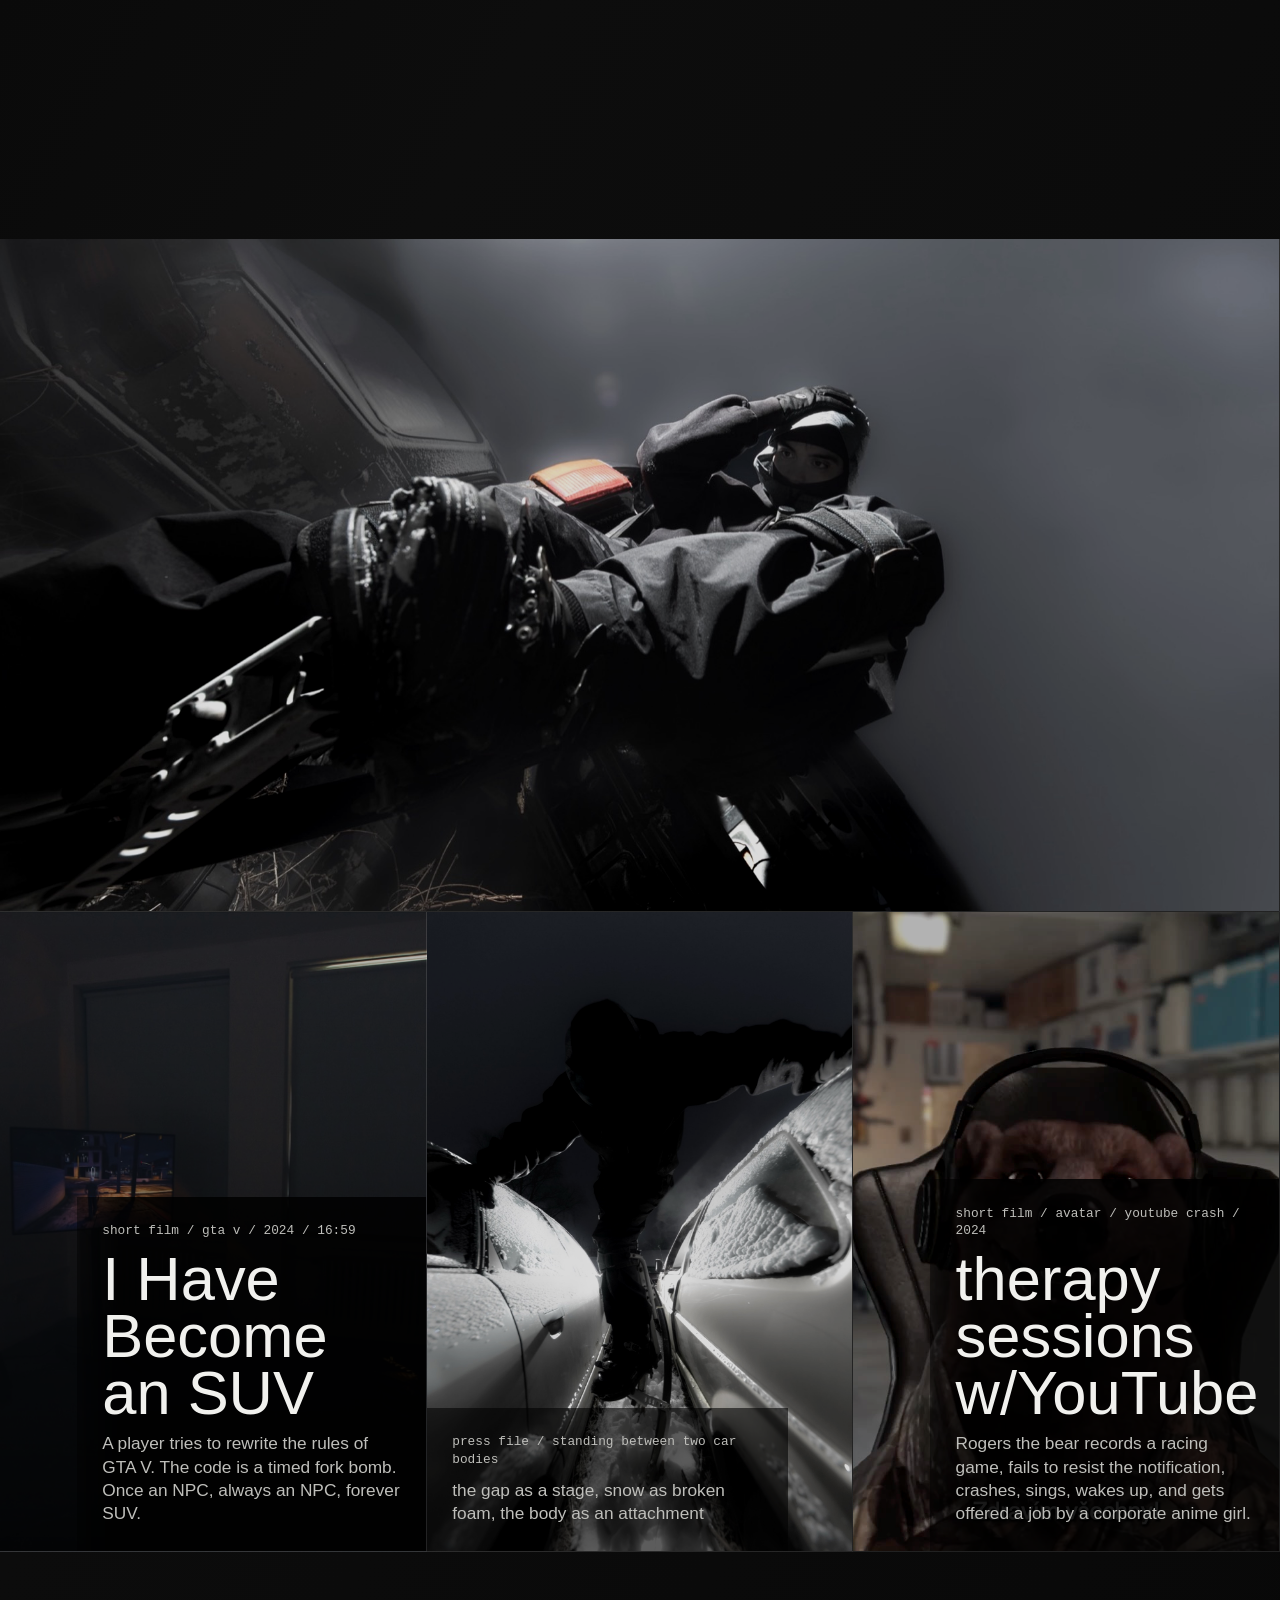
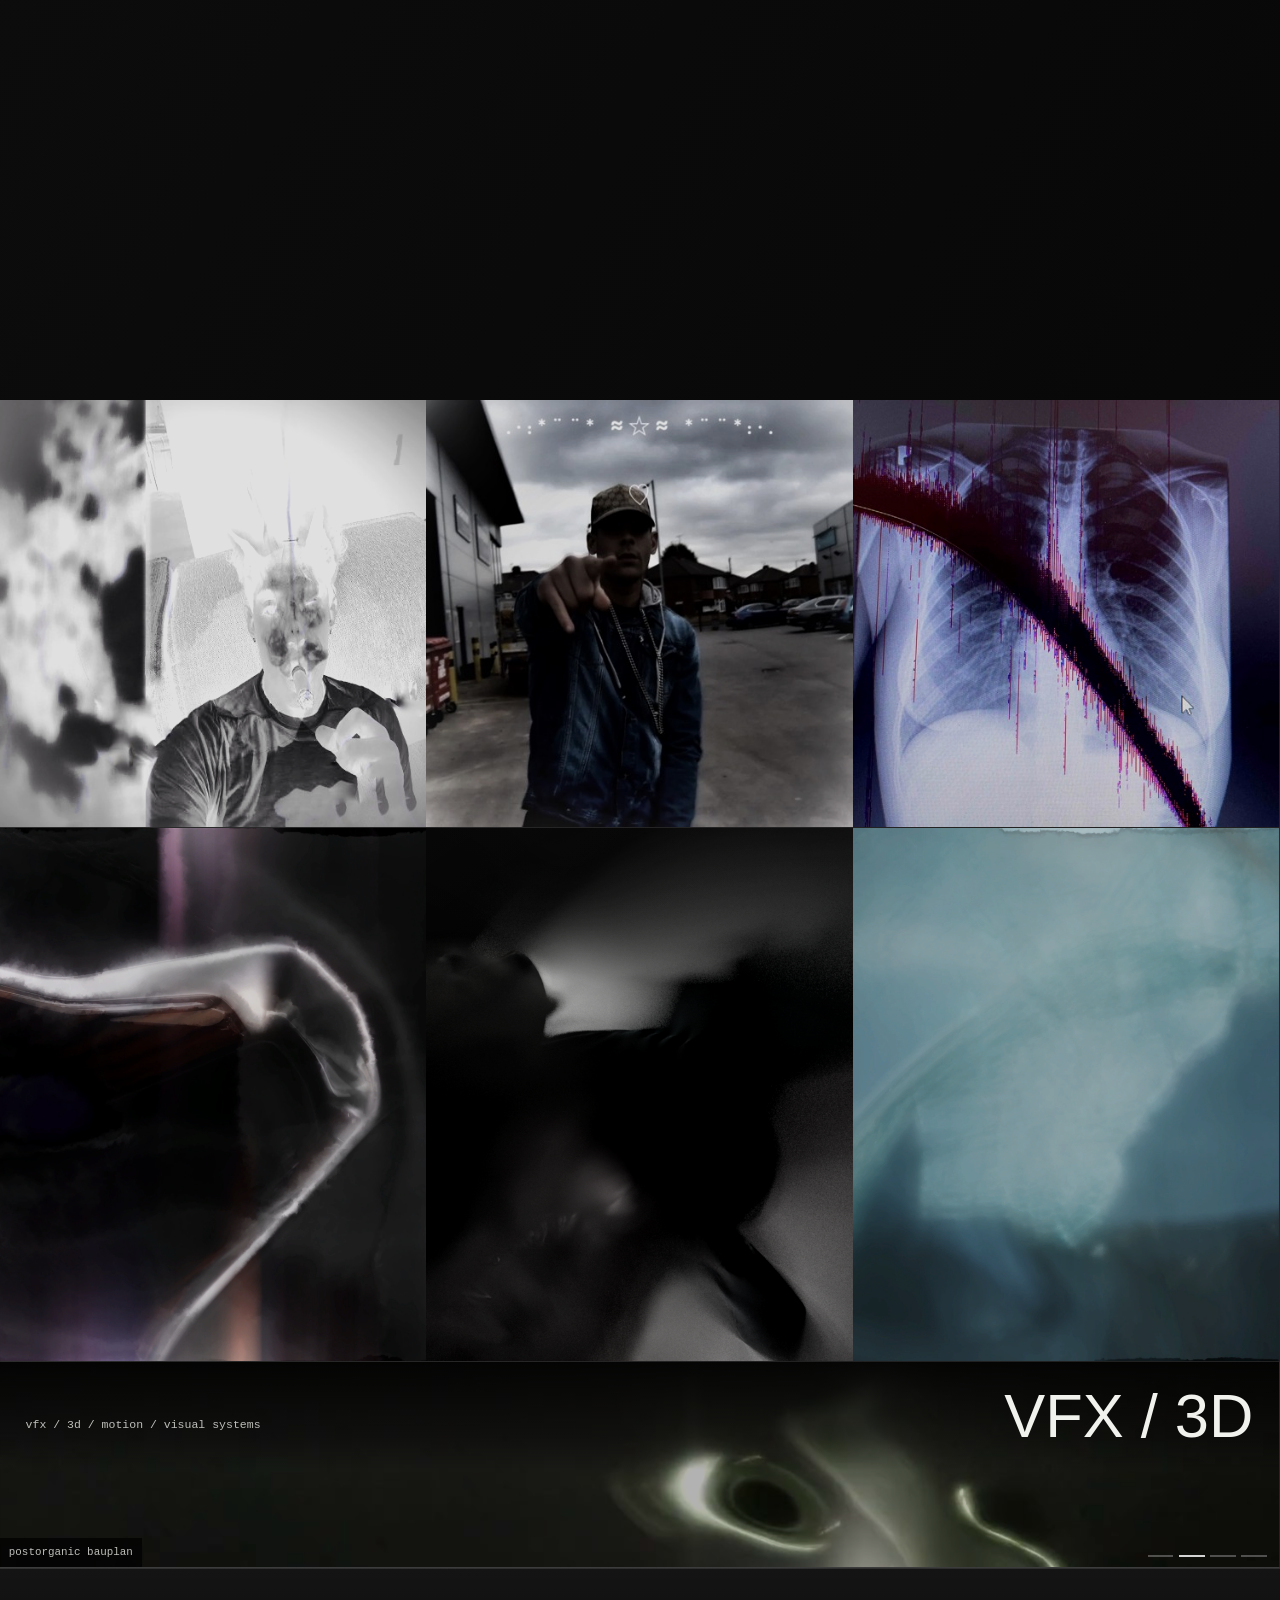
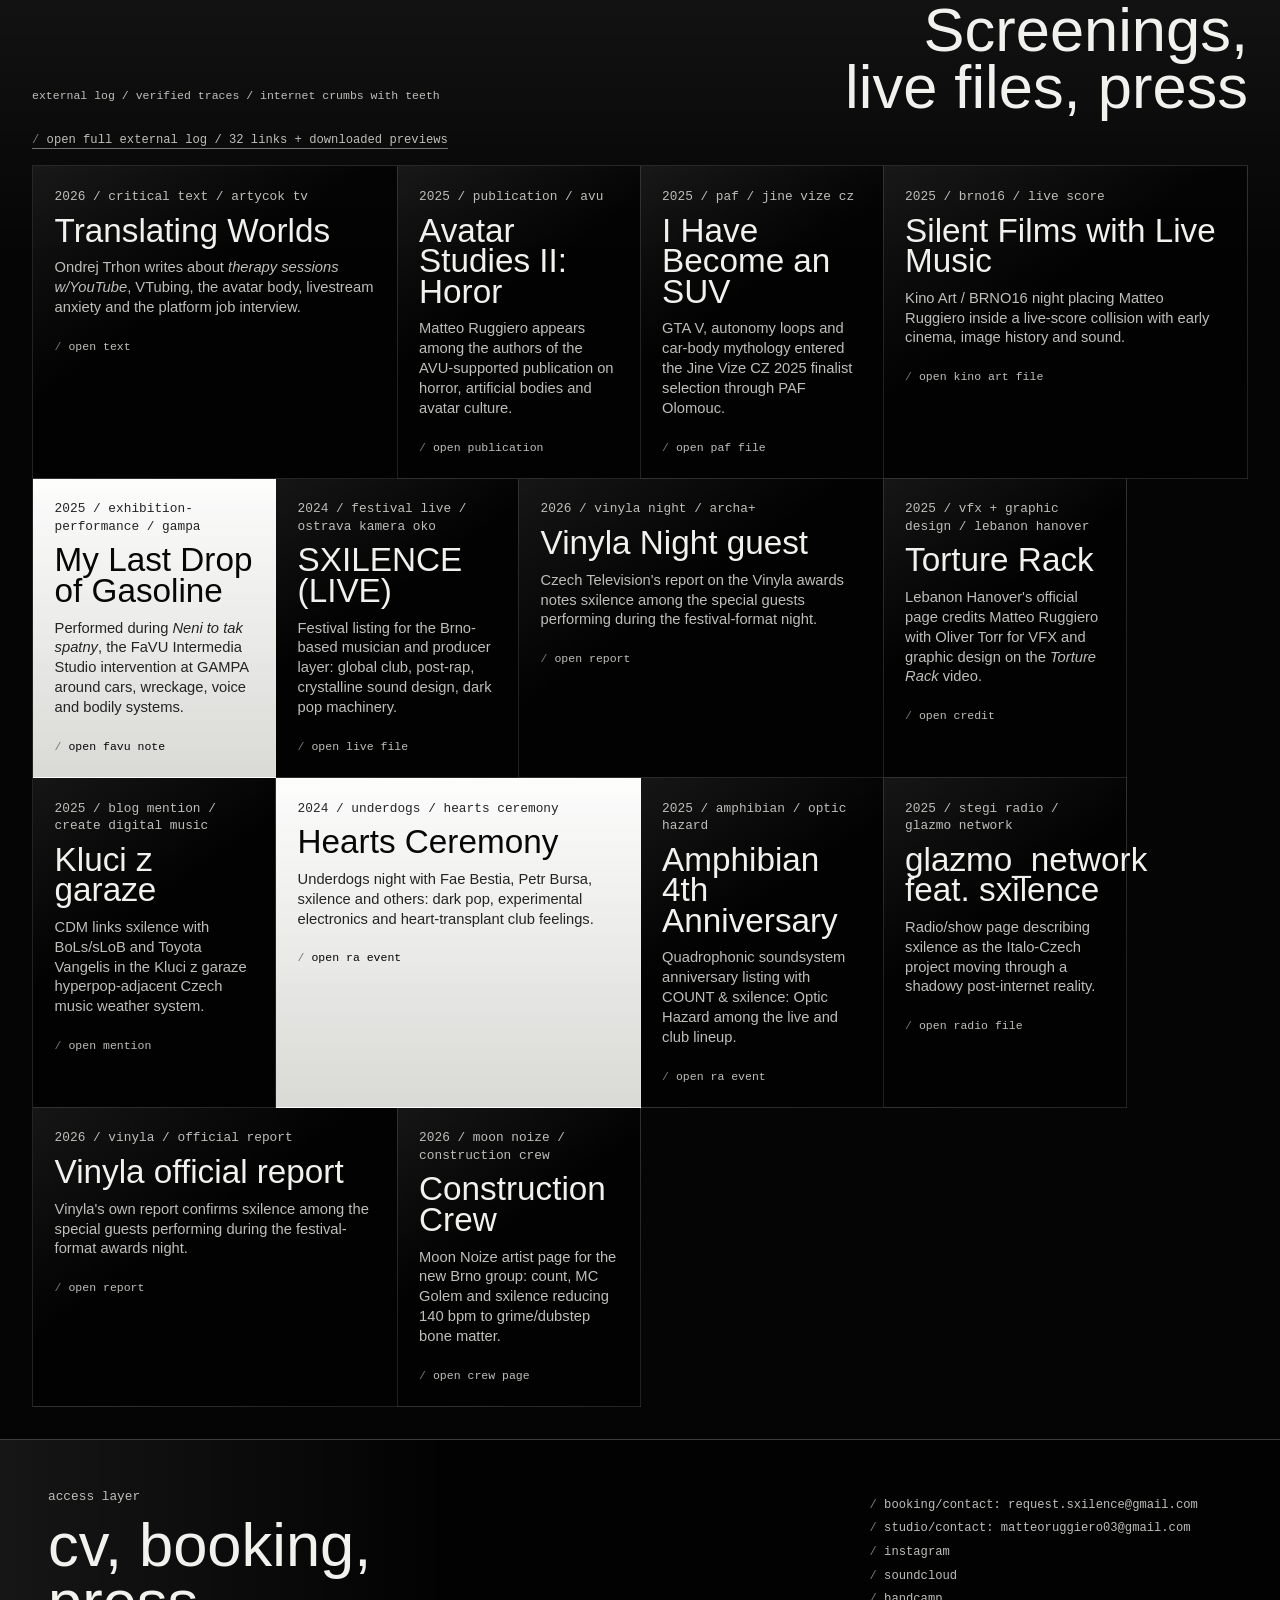
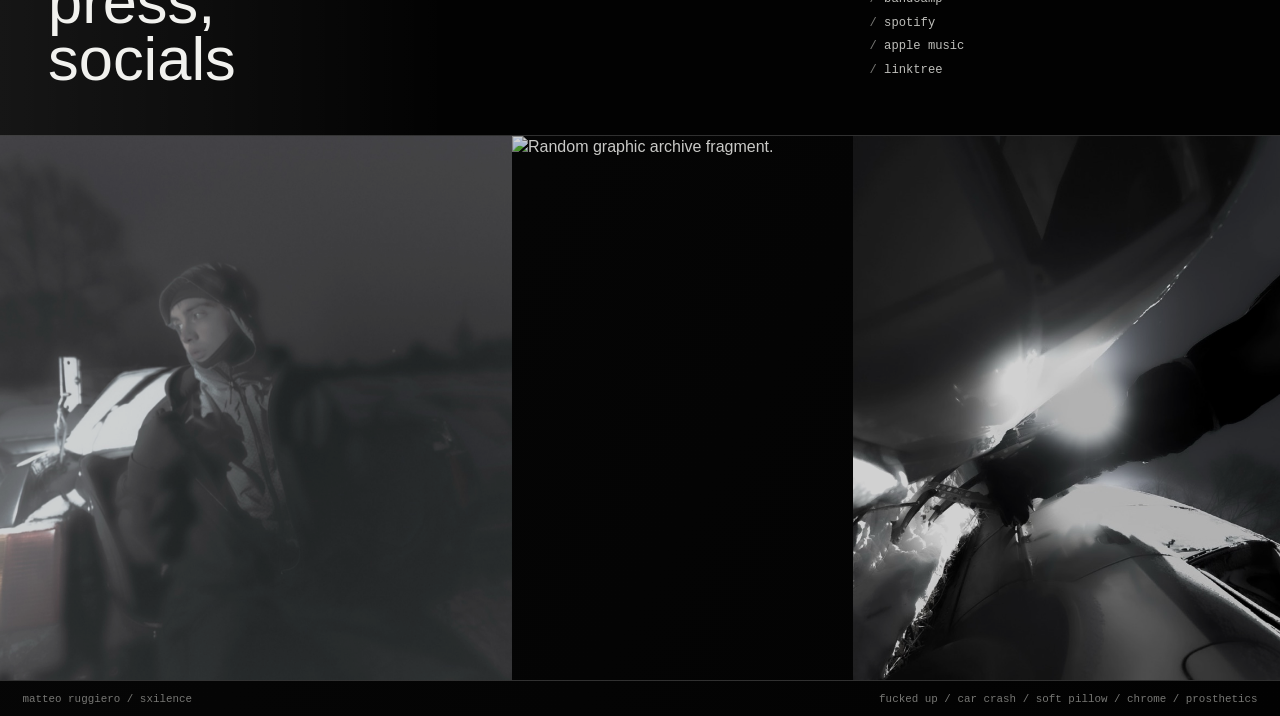
==== commit be973956: "Update homepage rule text" ====
--- a/index.html
+++ b/index.html
@@ -74,9 +74,9 @@
         <article class="bleed-entry rule-error" data-tags="process text sxilence">
           <div class="rule-field" aria-label="Abstract rule error">
             <p>rule_00: do not explain the prosthetic</p>
-            <p>rule_01: the soft thing is heavier than the chrome thing</p>
-            <p>rule_02: left becomes forward if the crash is remembered incorrectly</p>
-            <p>rule_03: the page is a pillow pretending to be a machine</p>
+            <p>rule_01: the pillow is heavier than the chrome</p>
+            <p>rule_02: every loop returns you to the same body</p>
+            <p>rrule_03: soft on purpose, broken on purpose</p>
           </div>
         </article>
 
